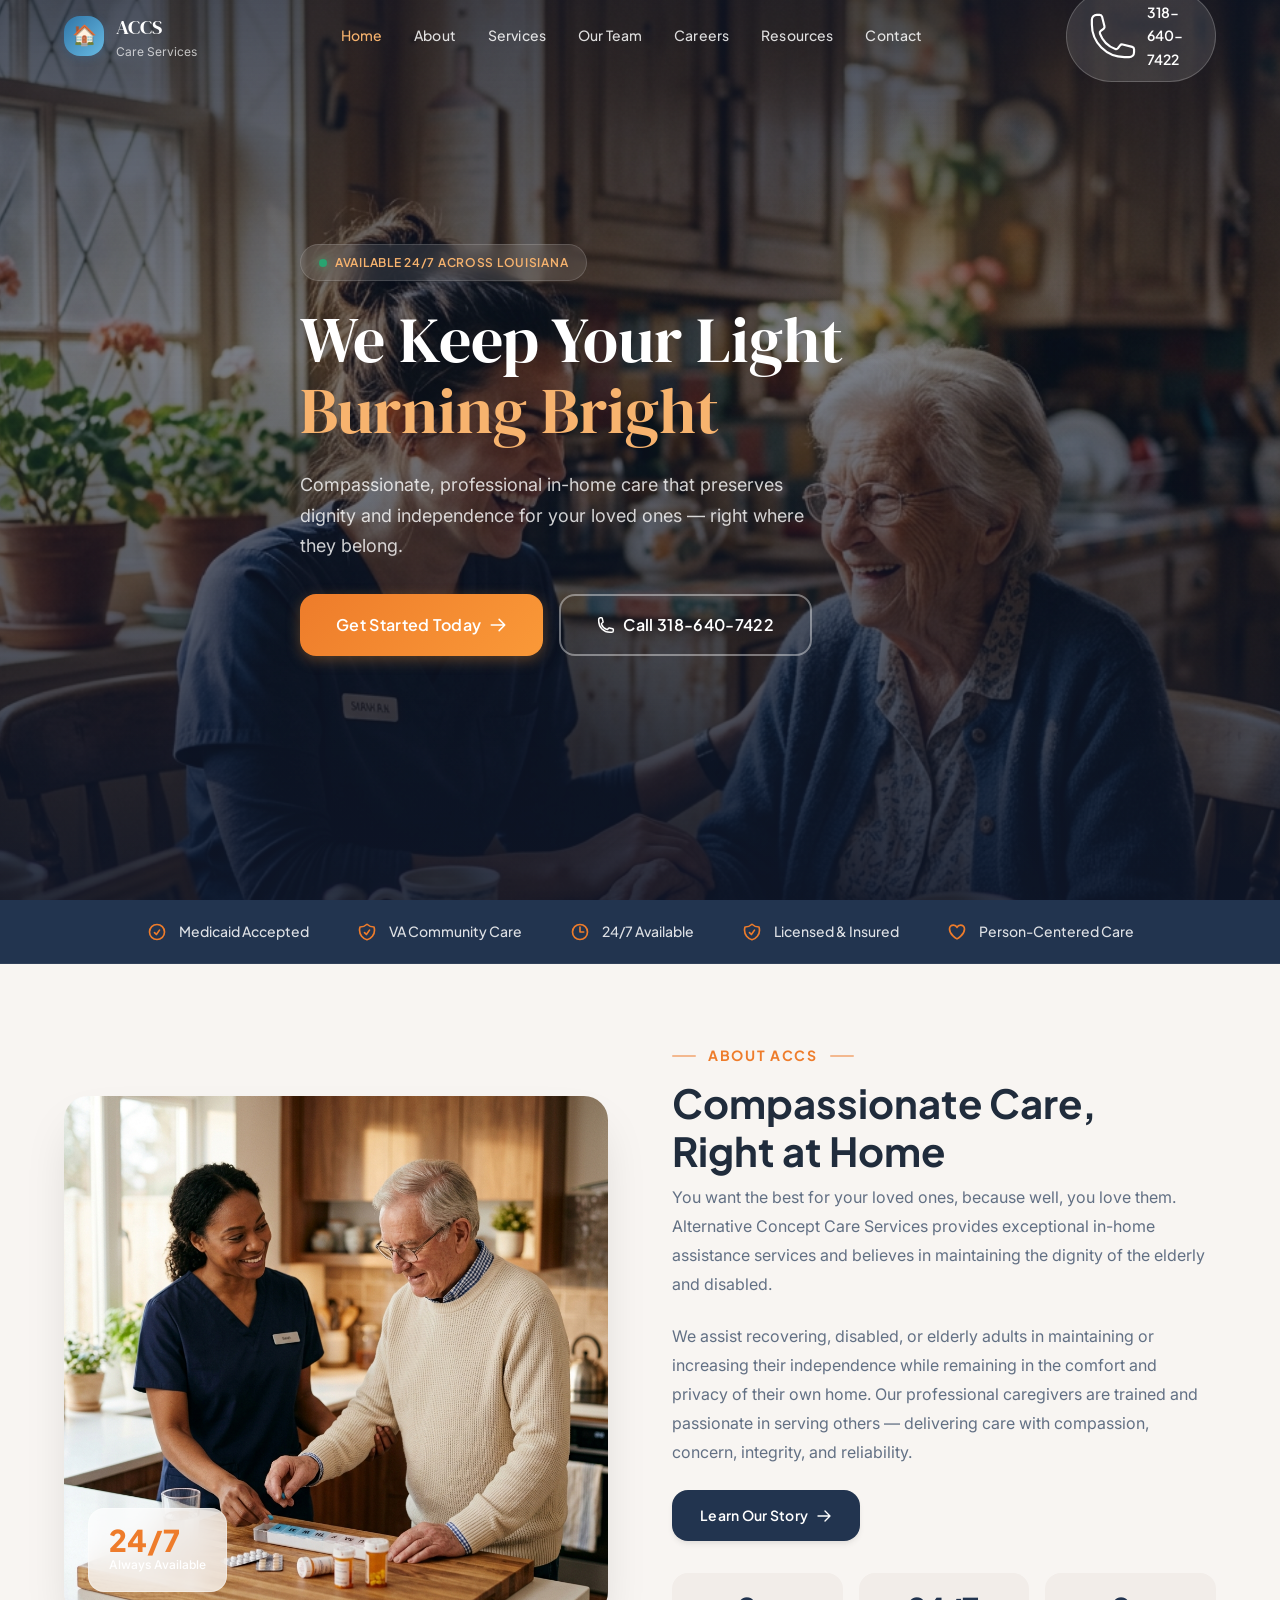
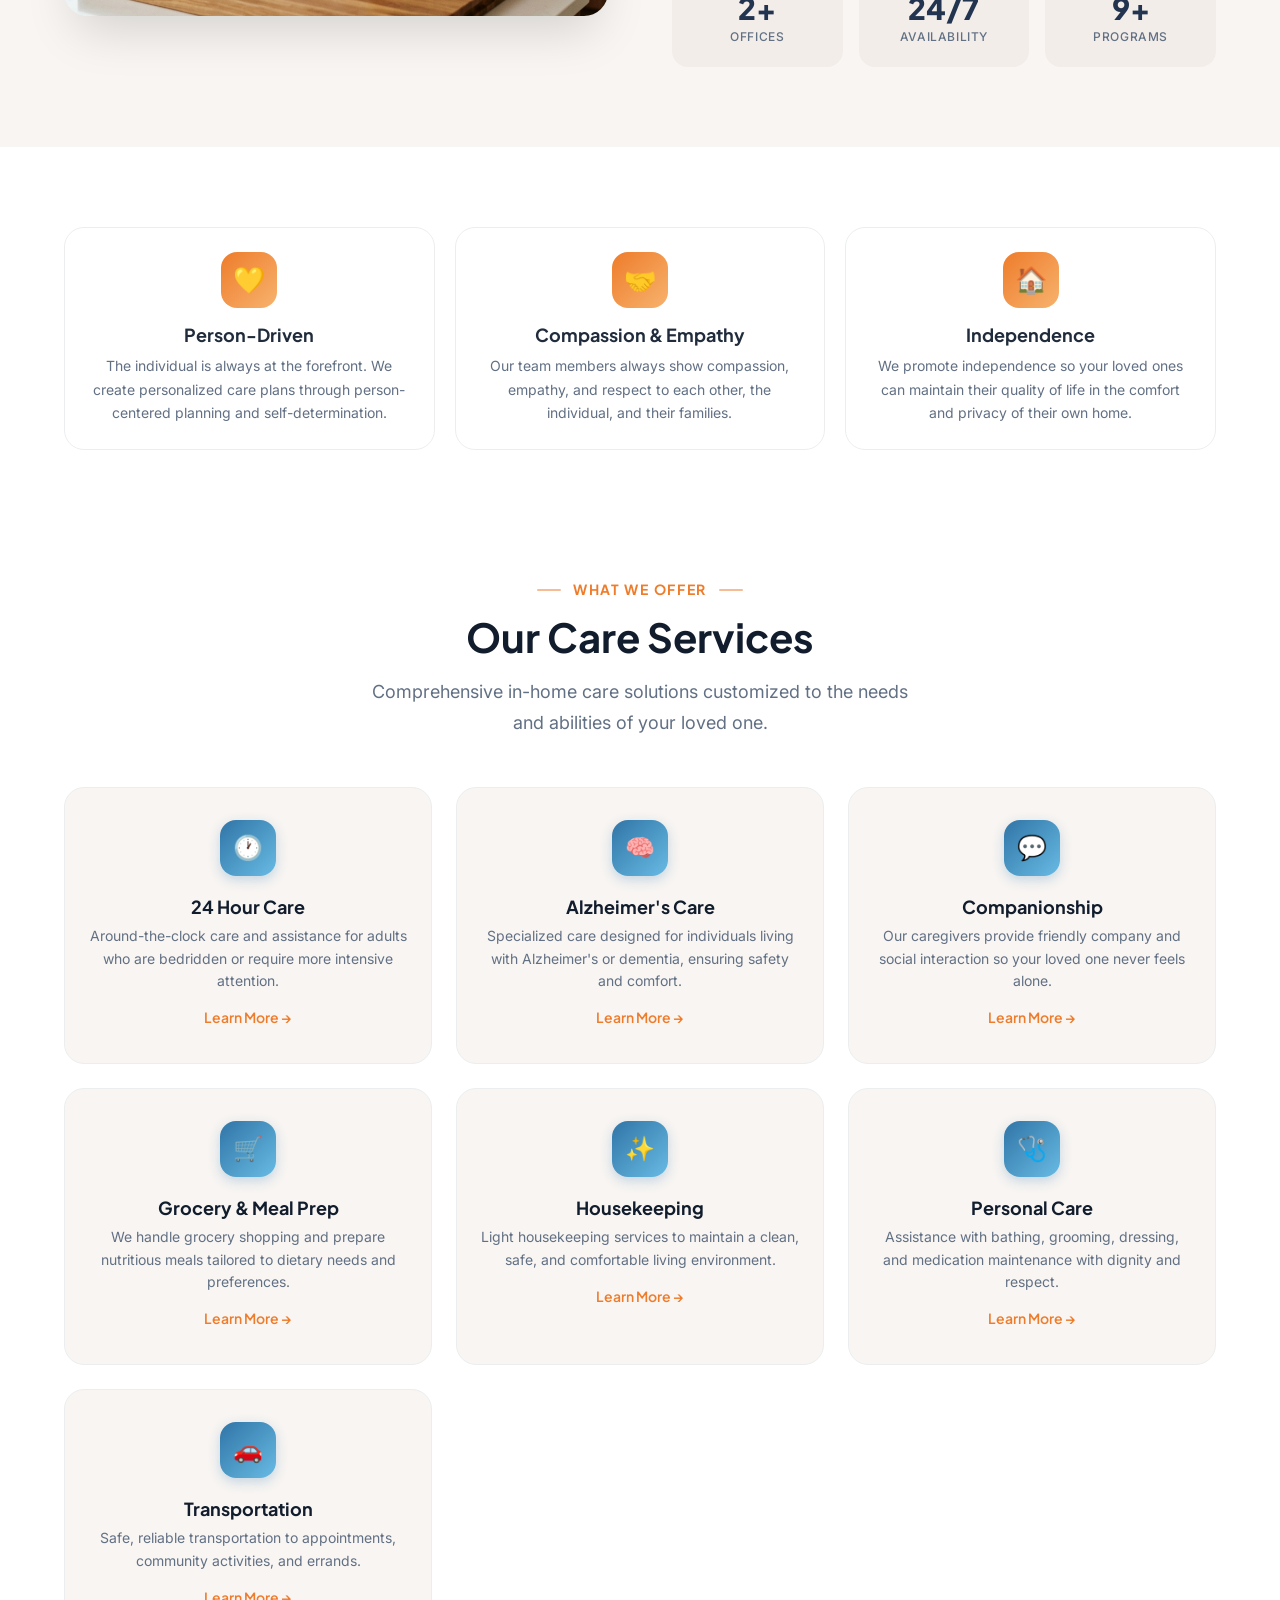
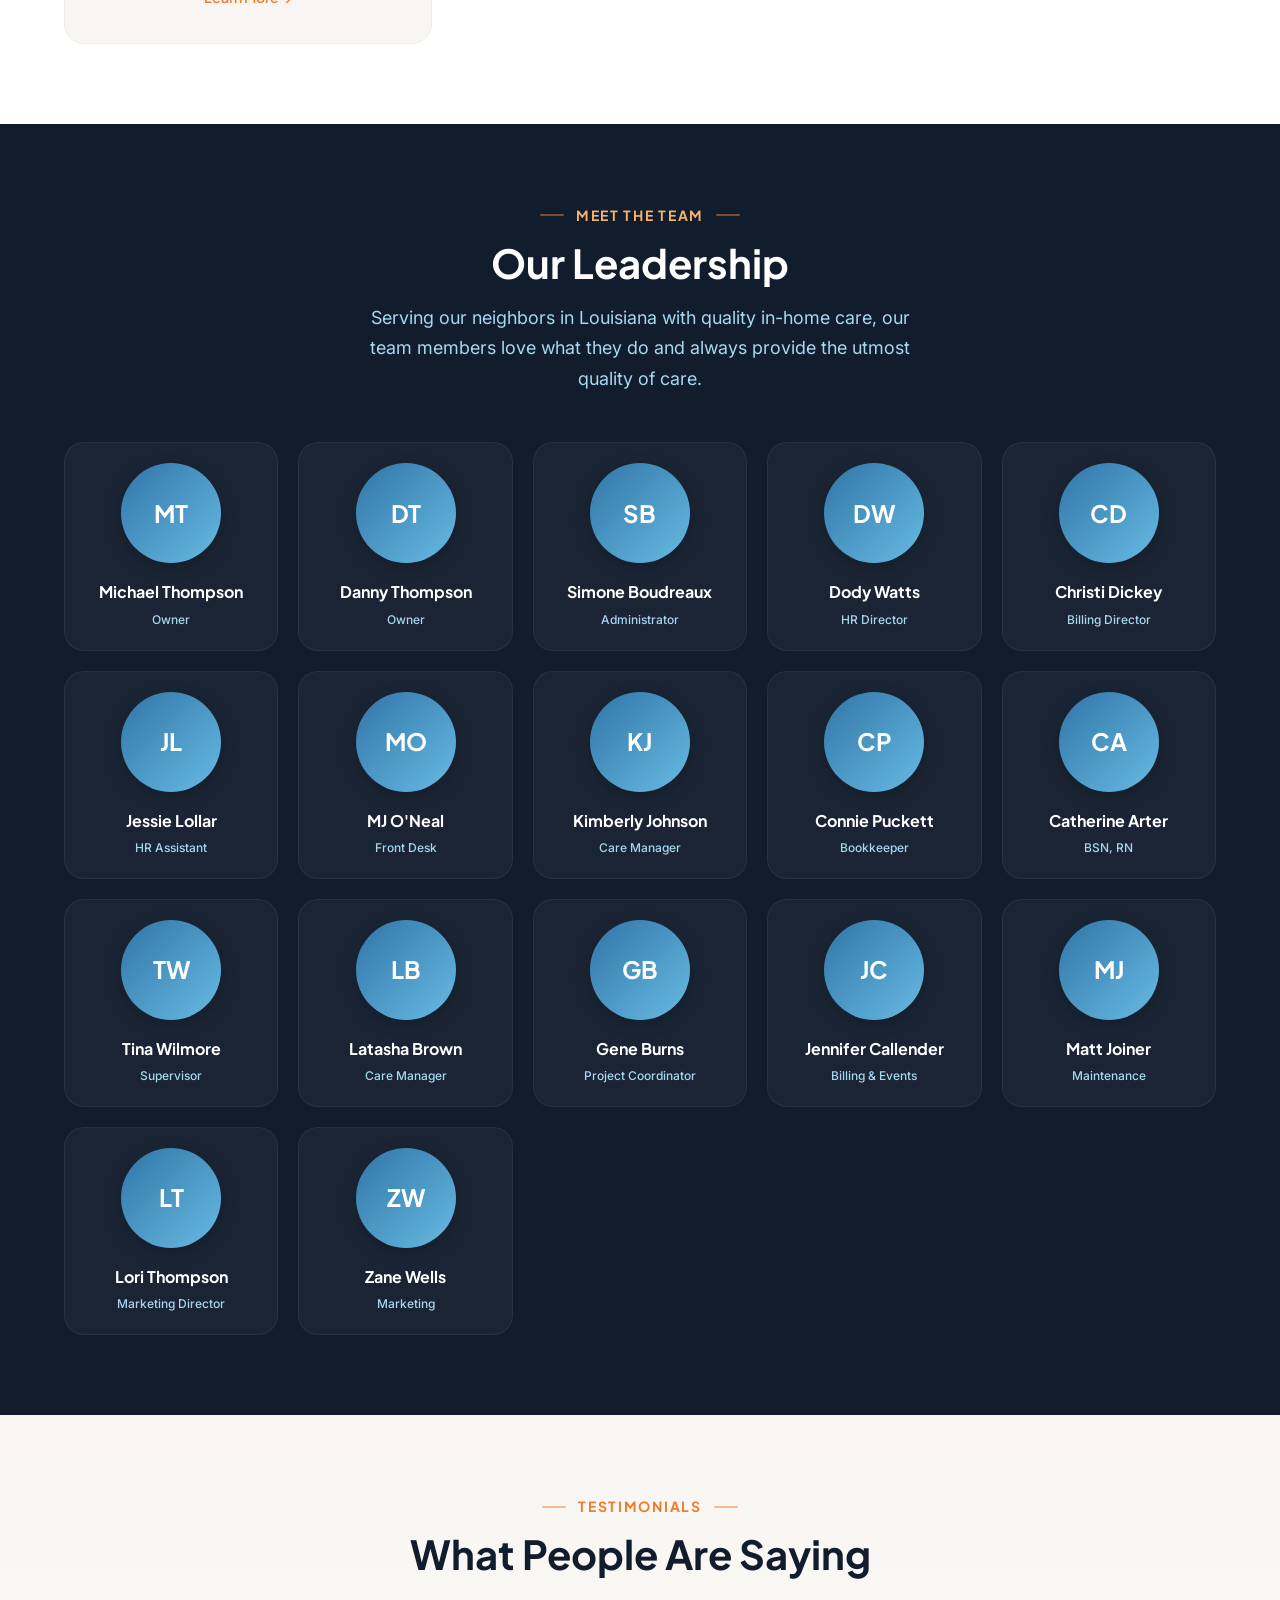
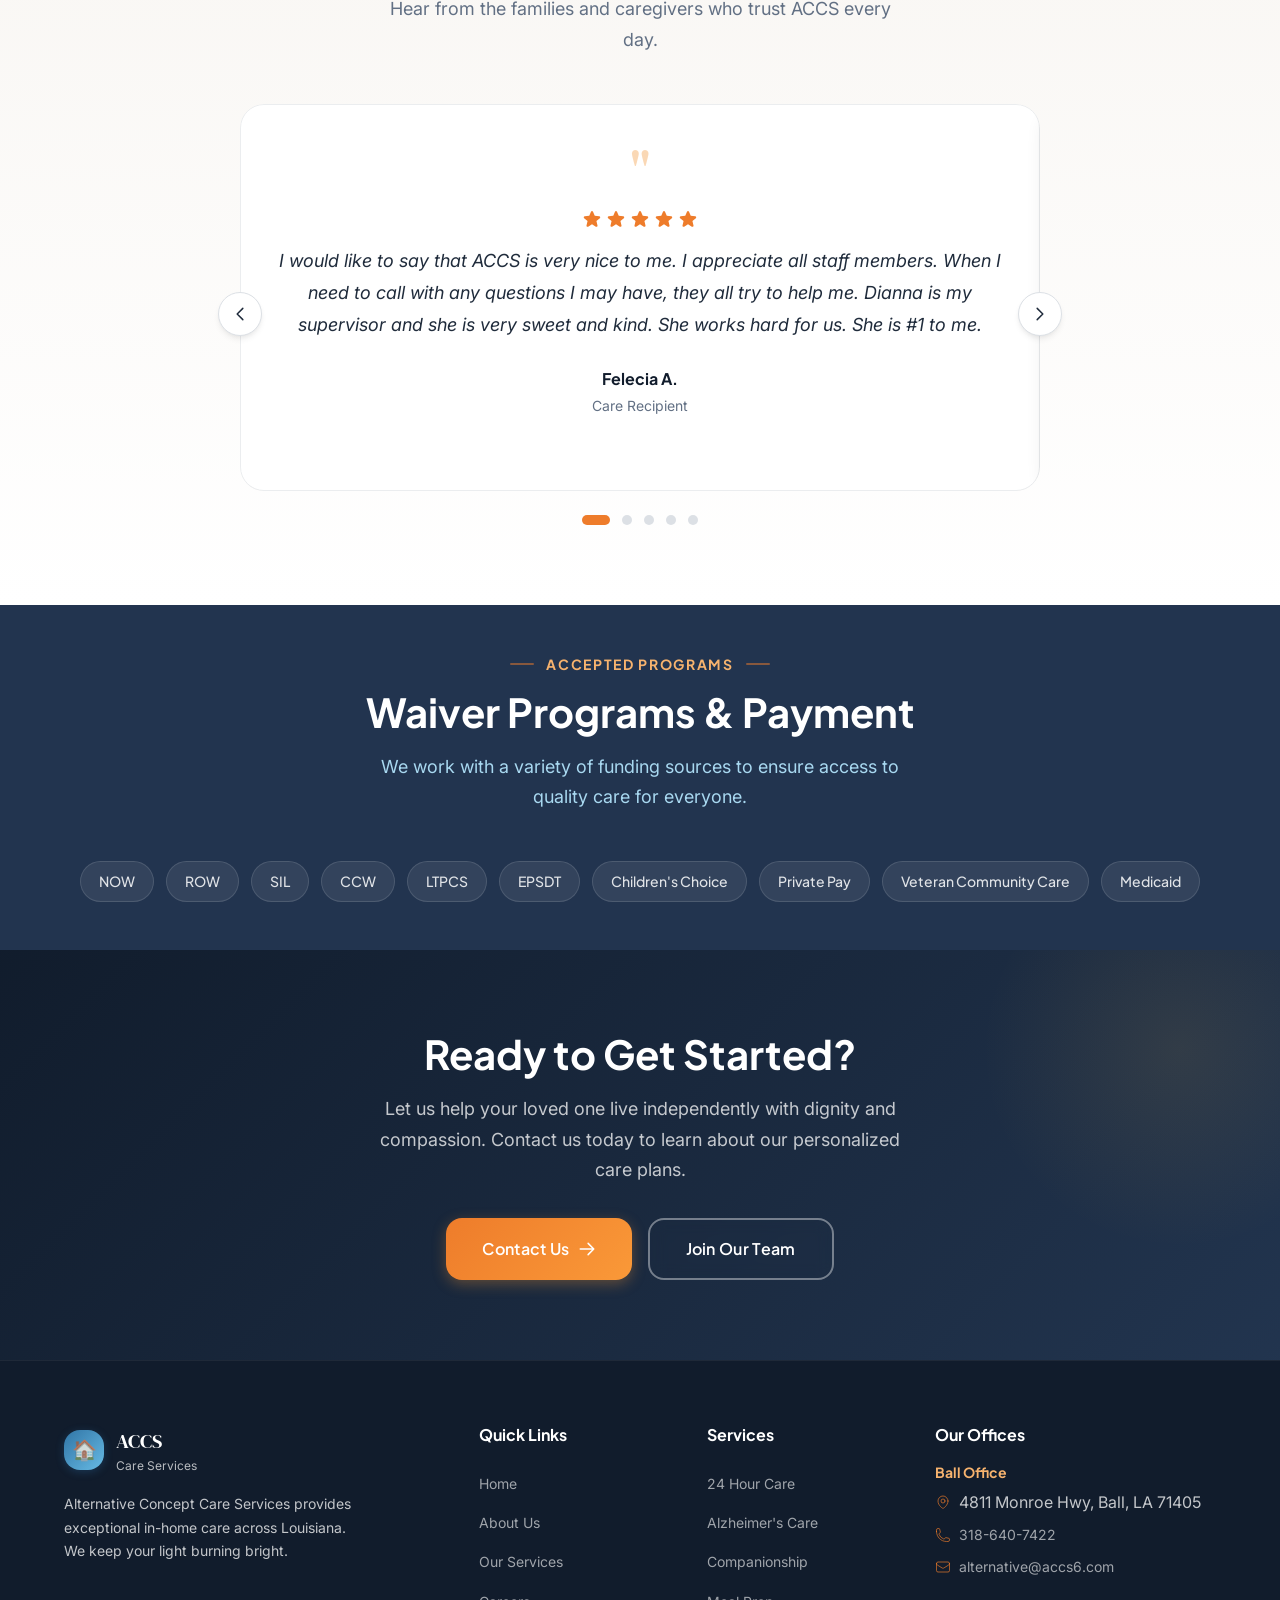
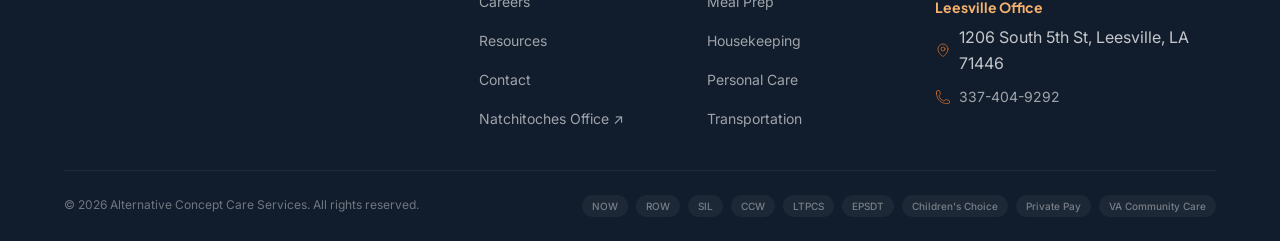
==== index.html @ 445f3207 "ACCS world-class web app rebuild - Lighthouse Warmth design system" ====
<!DOCTYPE html>
<html lang="en">
<head>
  <meta charset="UTF-8">
  <meta name="viewport" content="width=device-width, initial-scale=1.0, viewport-fit=cover">
  <meta name="apple-mobile-web-app-capable" content="yes">
  <meta name="apple-mobile-web-app-status-bar-style" content="black-translucent">
  <meta name="theme-color" content="#0f172a">
  <meta name="description" content="Alternative Concept Care Services provides exceptional in-home care for elderly, disabled, and recovering adults across Louisiana. Available 24/7 — Medicaid, VA, and private pay accepted.">
  <meta name="keywords" content="home care, in-home care, Louisiana, elderly care, disabled care, Medicaid, VA Community Care, personal care, companionship">
  
  <title>ACCS | We Keep Your Light Burning Bright — In-Home Care Services, Louisiana</title>
  
  <link rel="preconnect" href="https://fonts.googleapis.com">
  <link rel="preconnect" href="https://fonts.gstatic.com" crossorigin>

  <link rel="stylesheet" href="css/index.css">
  <link rel="stylesheet" href="css/components.css">

  <style>
    /* Ripple effect */
    .ripple {
      position: absolute;
      border-radius: 50%;
      background: rgba(255,255,255,0.3);
      transform: scale(0);
      animation: ripple-anim 0.6s ease-out;
      pointer-events: none;
    }
    @keyframes ripple-anim {
      to { transform: scale(4); opacity: 0; }
    }
    /* Stagger animation */
    .stagger-in {
      animation: fadeInUp 0.5s var(--ease-out) both;
    }
  </style>
</head>
<body>

  <!-- ═══════ HERO SECTION ═══════ -->
  <section class="hero" id="hero">
    <div class="hero-bg">
      <img src="assets/images/hero-care.png" alt="Compassionate caregiver sharing a warm moment with elderly client in a Louisiana home" loading="eager">
    </div>
    <div class="hero-overlay"></div>
    <div class="hero-beacon"></div>

    <div class="container hero-content">
      <div class="hero-badge">
        <span class="pulse-dot"></span>
        Available 24/7 Across Louisiana
      </div>
      
      <h1 class="hero-title">
        We Keep Your Light <span class="highlight">Burning Bright</span>
      </h1>
      
      <p class="hero-subtitle">
        Compassionate, professional in-home care that preserves dignity and independence for your loved ones — right where they belong.
      </p>

      <div class="hero-actions">
        <a href="contact.html" class="btn btn-primary btn-lg">
          Get Started Today
          <svg xmlns="http://www.w3.org/2000/svg" fill="none" viewBox="0 0 24 24" stroke="currentColor" width="18" height="18"><path stroke-linecap="round" stroke-linejoin="round" stroke-width="2" d="M13.5 4.5L21 12m0 0l-7.5 7.5M21 12H3"/></svg>
        </a>
        <a href="tel:318-640-7422" class="btn btn-outline btn-lg">
          <svg xmlns="http://www.w3.org/2000/svg" fill="none" viewBox="0 0 24 24" stroke="currentColor" width="18" height="18"><path stroke-linecap="round" stroke-linejoin="round" stroke-width="2" d="M2.25 6.75c0 8.284 6.716 15 15 15h2.25a2.25 2.25 0 002.25-2.25v-1.372c0-.516-.351-.966-.852-1.091l-4.423-1.106c-.44-.11-.902.055-1.173.417l-.97 1.293c-.282.376-.769.542-1.21.38a12.035 12.035 0 01-7.143-7.143c-.162-.441.004-.928.38-1.21l1.293-.97c.363-.271.527-.734.417-1.173L6.963 3.102a1.125 1.125 0 00-1.091-.852H4.5A2.25 2.25 0 002.25 4.5v2.25z"/></svg>
          Call 318-640-7422
        </a>
      </div>
    </div>
  </section>

  <!-- ═══════ TRUST BAR ═══════ -->
  <section class="trust-bar" aria-label="Trust indicators">
    <div class="container">
      <div class="trust-bar-inner">
        <div class="trust-item">
          <svg xmlns="http://www.w3.org/2000/svg" fill="none" viewBox="0 0 24 24" stroke="currentColor"><path stroke-linecap="round" stroke-linejoin="round" stroke-width="2" d="M9 12.75L11.25 15 15 9.75M21 12a9 9 0 11-18 0 9 9 0 0118 0z"/></svg>
          <span>Medicaid Accepted</span>
        </div>
        <div class="trust-item">
          <svg xmlns="http://www.w3.org/2000/svg" fill="none" viewBox="0 0 24 24" stroke="currentColor"><path stroke-linecap="round" stroke-linejoin="round" stroke-width="2" d="M9 12.75L11.25 15 15 9.75m-3-7.036A11.959 11.959 0 013.598 6 11.99 11.99 0 003 9.749c0 5.592 3.824 10.29 9 11.623 5.176-1.332 9-6.03 9-11.622 0-1.31-.21-2.571-.598-3.751h-.152c-3.196 0-6.1-1.248-8.25-3.285z"/></svg>
          <span>VA Community Care</span>
        </div>
        <div class="trust-item">
          <svg xmlns="http://www.w3.org/2000/svg" fill="none" viewBox="0 0 24 24" stroke="currentColor"><path stroke-linecap="round" stroke-linejoin="round" stroke-width="2" d="M12 6v6h4.5m4.5 0a9 9 0 11-18 0 9 9 0 0118 0z"/></svg>
          <span>24/7 Available</span>
        </div>
        <div class="trust-item">
          <svg xmlns="http://www.w3.org/2000/svg" fill="none" viewBox="0 0 24 24" stroke="currentColor"><path stroke-linecap="round" stroke-linejoin="round" stroke-width="2" d="M9 12.75L11.25 15 15 9.75m-3-7.036A11.959 11.959 0 013.598 6 11.99 11.99 0 003 9.749c0 5.592 3.824 10.29 9 11.623 5.176-1.332 9-6.03 9-11.622 0-1.31-.21-2.571-.598-3.751h-.152c-3.196 0-6.1-1.248-8.25-3.285z"/></svg>
          <span>Licensed &amp; Insured</span>
        </div>
        <div class="trust-item">
          <svg xmlns="http://www.w3.org/2000/svg" fill="none" viewBox="0 0 24 24" stroke="currentColor"><path stroke-linecap="round" stroke-linejoin="round" stroke-width="2" d="M21 8.25c0-2.485-2.099-4.5-4.688-4.5-1.935 0-3.597 1.126-4.312 2.733-.715-1.607-2.377-2.733-4.313-2.733C5.1 3.75 3 5.765 3 8.25c0 7.22 9 12 9 12s9-4.78 9-12z"/></svg>
          <span>Person-Centered Care</span>
        </div>
      </div>
    </div>
  </section>

  <!-- ═══════ ABOUT SECTION ═══════ -->
  <section class="section" id="about">
    <div class="container">
      <div class="about-grid">
        <div class="about-image reveal">
          <img src="assets/images/services-care.png" alt="Caregiver providing attentive in-home assistance">
          <div class="about-image-badge">
            <div class="badge-number">24/7</div>
            <div class="badge-text">Always Available</div>
          </div>
        </div>
        <div class="about-text reveal reveal-delay-2">
          <div class="section-label" style="margin-bottom: var(--space-3);">
            About ACCS
          </div>
          <h2>Compassionate Care,<br>Right at Home</h2>
          <p>
            You want the best for your loved ones, because well, you love them. Alternative Concept Care Services provides exceptional in-home assistance services and believes in maintaining the dignity of the elderly and disabled.
          </p>
          <p>
            We assist recovering, disabled, or elderly adults in maintaining or increasing their independence while remaining in the comfort and privacy of their own home. Our professional caregivers are trained and passionate in serving others — delivering care with compassion, concern, integrity, and reliability.
          </p>
          <a href="about.html" class="btn btn-secondary">
            Learn Our Story
            <svg xmlns="http://www.w3.org/2000/svg" fill="none" viewBox="0 0 24 24" stroke="currentColor" width="16" height="16"><path stroke-linecap="round" stroke-linejoin="round" stroke-width="2" d="M13.5 4.5L21 12m0 0l-7.5 7.5M21 12H3"/></svg>
          </a>

          <div class="about-stats">
            <div class="stat-card reveal reveal-delay-3">
              <div class="stat-number" data-count="2" data-suffix="+">0</div>
              <div class="stat-label">Offices</div>
            </div>
            <div class="stat-card reveal reveal-delay-4">
              <div class="stat-number" data-count="24" data-suffix="/7">0</div>
              <div class="stat-label">Availability</div>
            </div>
            <div class="stat-card reveal reveal-delay-5">
              <div class="stat-number" data-count="9" data-suffix="+">0</div>
              <div class="stat-label">Programs</div>
            </div>
          </div>
        </div>
      </div>
    </div>
  </section>

  <!-- ═══════ VALUES SECTION ═══════ -->
  <section class="section-sm" style="background: var(--white);">
    <div class="container">
      <div class="values-grid stagger-grid">
        <div class="value-card">
          <div class="value-icon">💛</div>
          <h3>Person-Driven</h3>
          <p>The individual is always at the forefront. We create personalized care plans through person-centered planning and self-determination.</p>
        </div>
        <div class="value-card">
          <div class="value-icon">🤝</div>
          <h3>Compassion &amp; Empathy</h3>
          <p>Our team members always show compassion, empathy, and respect to each other, the individual, and their families.</p>
        </div>
        <div class="value-card">
          <div class="value-icon">🏠</div>
          <h3>Independence</h3>
          <p>We promote independence so your loved ones can maintain their quality of life in the comfort and privacy of their own home.</p>
        </div>
      </div>
    </div>
  </section>

  <!-- ═══════ SERVICES SECTION ═══════ -->
  <section class="section services-section" id="services">
    <div class="container">
      <div class="section-header reveal">
        <div class="section-label">What We Offer</div>
        <h2 class="section-title">Our Care Services</h2>
        <p class="section-subtitle">Comprehensive in-home care solutions customized to the needs and abilities of your loved one.</p>
      </div>

      <div class="services-grid stagger-grid">
        <div class="service-card" onclick="window.location='services.html'">
          <div class="service-icon">🕐</div>
          <div class="service-content">
            <h3>24 Hour Care</h3>
            <p>Around-the-clock care and assistance for adults who are bedridden or require more intensive attention.</p>
            <span class="service-link">Learn More →</span>
          </div>
        </div>

        <div class="service-card" onclick="window.location='services.html'">
          <div class="service-icon">🧠</div>
          <div class="service-content">
            <h3>Alzheimer's Care</h3>
            <p>Specialized care designed for individuals living with Alzheimer's or dementia, ensuring safety and comfort.</p>
            <span class="service-link">Learn More →</span>
          </div>
        </div>

        <div class="service-card" onclick="window.location='services.html'">
          <div class="service-icon">💬</div>
          <div class="service-content">
            <h3>Companionship</h3>
            <p>Our caregivers provide friendly company and social interaction so your loved one never feels alone.</p>
            <span class="service-link">Learn More →</span>
          </div>
        </div>

        <div class="service-card" onclick="window.location='services.html'">
          <div class="service-icon">🛒</div>
          <div class="service-content">
            <h3>Grocery &amp; Meal Prep</h3>
            <p>We handle grocery shopping and prepare nutritious meals tailored to dietary needs and preferences.</p>
            <span class="service-link">Learn More →</span>
          </div>
        </div>

        <div class="service-card" onclick="window.location='services.html'">
          <div class="service-icon">✨</div>
          <div class="service-content">
            <h3>Housekeeping</h3>
            <p>Light housekeeping services to maintain a clean, safe, and comfortable living environment.</p>
            <span class="service-link">Learn More →</span>
          </div>
        </div>

        <div class="service-card" onclick="window.location='services.html'">
          <div class="service-icon">🩺</div>
          <div class="service-content">
            <h3>Personal Care</h3>
            <p>Assistance with bathing, grooming, dressing, and medication maintenance with dignity and respect.</p>
            <span class="service-link">Learn More →</span>
          </div>
        </div>

        <div class="service-card" onclick="window.location='services.html'">
          <div class="service-icon">🚗</div>
          <div class="service-content">
            <h3>Transportation</h3>
            <p>Safe, reliable transportation to appointments, community activities, and errands.</p>
            <span class="service-link">Learn More →</span>
          </div>
        </div>
      </div>
    </div>
  </section>

  <!-- ═══════ TEAM SECTION ═══════ -->
  <section class="section team-section" id="team">
    <div class="container">
      <div class="section-header section-header-light reveal">
        <div class="section-label" style="color: var(--warmth-light);">Meet the Team</div>
        <h2 class="section-title" style="color: var(--white);">Our Leadership</h2>
        <p class="section-subtitle" style="color: var(--sky-light);">Serving our neighbors in Louisiana with quality in-home care, our team members love what they do and always provide the utmost quality of care.</p>
      </div>

      <div class="team-scroll">
        <div class="team-card">
          <div class="team-avatar">MT</div>
          <div class="team-name">Michael Thompson</div>
          <div class="team-role">Owner</div>
        </div>
        <div class="team-card">
          <div class="team-avatar">DT</div>
          <div class="team-name">Danny Thompson</div>
          <div class="team-role">Owner</div>
        </div>
        <div class="team-card">
          <div class="team-avatar">SB</div>
          <div class="team-name">Simone Boudreaux</div>
          <div class="team-role">Administrator</div>
        </div>
        <div class="team-card">
          <div class="team-avatar">DW</div>
          <div class="team-name">Dody Watts</div>
          <div class="team-role">HR Director</div>
        </div>
        <div class="team-card">
          <div class="team-avatar">CD</div>
          <div class="team-name">Christi Dickey</div>
          <div class="team-role">Billing Director</div>
        </div>
        <div class="team-card">
          <div class="team-avatar">JL</div>
          <div class="team-name">Jessie Lollar</div>
          <div class="team-role">HR Assistant</div>
        </div>
        <div class="team-card">
          <div class="team-avatar">MO</div>
          <div class="team-name">MJ O'Neal</div>
          <div class="team-role">Front Desk</div>
        </div>
        <div class="team-card">
          <div class="team-avatar">KJ</div>
          <div class="team-name">Kimberly Johnson</div>
          <div class="team-role">Care Manager</div>
        </div>
        <div class="team-card">
          <div class="team-avatar">CP</div>
          <div class="team-name">Connie Puckett</div>
          <div class="team-role">Bookkeeper</div>
        </div>
        <div class="team-card">
          <div class="team-avatar">CA</div>
          <div class="team-name">Catherine Arter</div>
          <div class="team-role">BSN, RN</div>
        </div>
        <div class="team-card">
          <div class="team-avatar">TW</div>
          <div class="team-name">Tina Wilmore</div>
          <div class="team-role">Supervisor</div>
        </div>
        <div class="team-card">
          <div class="team-avatar">LB</div>
          <div class="team-name">Latasha Brown</div>
          <div class="team-role">Care Manager</div>
        </div>
        <div class="team-card">
          <div class="team-avatar">GB</div>
          <div class="team-name">Gene Burns</div>
          <div class="team-role">Project Coordinator</div>
        </div>
        <div class="team-card">
          <div class="team-avatar">JC</div>
          <div class="team-name">Jennifer Callender</div>
          <div class="team-role">Billing &amp; Events</div>
        </div>
        <div class="team-card">
          <div class="team-avatar">MJ</div>
          <div class="team-name">Matt Joiner</div>
          <div class="team-role">Maintenance</div>
        </div>
        <div class="team-card">
          <div class="team-avatar">LT</div>
          <div class="team-name">Lori Thompson</div>
          <div class="team-role">Marketing Director</div>
        </div>
        <div class="team-card">
          <div class="team-avatar">ZW</div>
          <div class="team-name">Zane Wells</div>
          <div class="team-role">Marketing</div>
        </div>
      </div>
    </div>
  </section>

  <!-- ═══════ TESTIMONIALS ═══════ -->
  <section class="section testimonials-section" id="testimonials">
    <div class="container">
      <div class="section-header reveal">
        <div class="section-label">Testimonials</div>
        <h2 class="section-title">What People Are Saying</h2>
        <p class="section-subtitle">Hear from the families and caregivers who trust ACCS every day.</p>
      </div>

      <div class="testimonial-carousel reveal">
        <button class="carousel-btn prev" aria-label="Previous testimonial">
          <svg xmlns="http://www.w3.org/2000/svg" fill="none" viewBox="0 0 24 24" stroke="currentColor"><path stroke-linecap="round" stroke-linejoin="round" stroke-width="2" d="M15.75 19.5L8.25 12l7.5-7.5"/></svg>
        </button>
        <button class="carousel-btn next" aria-label="Next testimonial">
          <svg xmlns="http://www.w3.org/2000/svg" fill="none" viewBox="0 0 24 24" stroke="currentColor"><path stroke-linecap="round" stroke-linejoin="round" stroke-width="2" d="M8.25 4.5l7.5 7.5-7.5 7.5"/></svg>
        </button>

        <div class="testimonial-track">
          <div class="testimonial-slides">
            <!-- Slide 1 -->
            <div class="testimonial-slide">
              <div class="testimonial-quote-icon">"</div>
              <div class="testimonial-stars">
                <svg xmlns="http://www.w3.org/2000/svg" viewBox="0 0 24 24" fill="currentColor" width="20" height="20"><path d="M10.788 3.21c.448-1.077 1.976-1.077 2.424 0l2.082 5.007 5.404.433c1.164.093 1.636 1.545.749 2.305l-4.117 3.527 1.257 5.273c.271 1.136-.964 2.033-1.96 1.425L12 18.354 7.373 21.18c-.996.608-2.231-.29-1.96-1.425l1.257-5.273-4.117-3.527c-.887-.76-.415-2.212.749-2.305l5.404-.433 2.082-5.006z"/></svg>
                <svg xmlns="http://www.w3.org/2000/svg" viewBox="0 0 24 24" fill="currentColor" width="20" height="20"><path d="M10.788 3.21c.448-1.077 1.976-1.077 2.424 0l2.082 5.007 5.404.433c1.164.093 1.636 1.545.749 2.305l-4.117 3.527 1.257 5.273c.271 1.136-.964 2.033-1.96 1.425L12 18.354 7.373 21.18c-.996.608-2.231-.29-1.96-1.425l1.257-5.273-4.117-3.527c-.887-.76-.415-2.212.749-2.305l5.404-.433 2.082-5.006z"/></svg>
                <svg xmlns="http://www.w3.org/2000/svg" viewBox="0 0 24 24" fill="currentColor" width="20" height="20"><path d="M10.788 3.21c.448-1.077 1.976-1.077 2.424 0l2.082 5.007 5.404.433c1.164.093 1.636 1.545.749 2.305l-4.117 3.527 1.257 5.273c.271 1.136-.964 2.033-1.96 1.425L12 18.354 7.373 21.18c-.996.608-2.231-.29-1.96-1.425l1.257-5.273-4.117-3.527c-.887-.76-.415-2.212.749-2.305l5.404-.433 2.082-5.006z"/></svg>
                <svg xmlns="http://www.w3.org/2000/svg" viewBox="0 0 24 24" fill="currentColor" width="20" height="20"><path d="M10.788 3.21c.448-1.077 1.976-1.077 2.424 0l2.082 5.007 5.404.433c1.164.093 1.636 1.545.749 2.305l-4.117 3.527 1.257 5.273c.271 1.136-.964 2.033-1.96 1.425L12 18.354 7.373 21.18c-.996.608-2.231-.29-1.96-1.425l1.257-5.273-4.117-3.527c-.887-.76-.415-2.212.749-2.305l5.404-.433 2.082-5.006z"/></svg>
                <svg xmlns="http://www.w3.org/2000/svg" viewBox="0 0 24 24" fill="currentColor" width="20" height="20"><path d="M10.788 3.21c.448-1.077 1.976-1.077 2.424 0l2.082 5.007 5.404.433c1.164.093 1.636 1.545.749 2.305l-4.117 3.527 1.257 5.273c.271 1.136-.964 2.033-1.96 1.425L12 18.354 7.373 21.18c-.996.608-2.231-.29-1.96-1.425l1.257-5.273-4.117-3.527c-.887-.76-.415-2.212.749-2.305l5.404-.433 2.082-5.006z"/></svg>
              </div>
              <p class="testimonial-text">
                I would like to say that ACCS is very nice to me. I appreciate all staff members. When I need to call with any questions I may have, they all try to help me. Dianna is my supervisor and she is very sweet and kind. She works hard for us. She is #1 to me.
              </p>
              <div class="testimonial-author">Felecia A.</div>
              <div class="testimonial-role">Care Recipient</div>
            </div>

            <!-- Slide 2 -->
            <div class="testimonial-slide">
              <div class="testimonial-quote-icon">"</div>
              <div class="testimonial-stars">
                <svg xmlns="http://www.w3.org/2000/svg" viewBox="0 0 24 24" fill="currentColor" width="20" height="20"><path d="M10.788 3.21c.448-1.077 1.976-1.077 2.424 0l2.082 5.007 5.404.433c1.164.093 1.636 1.545.749 2.305l-4.117 3.527 1.257 5.273c.271 1.136-.964 2.033-1.96 1.425L12 18.354 7.373 21.18c-.996.608-2.231-.29-1.96-1.425l1.257-5.273-4.117-3.527c-.887-.76-.415-2.212.749-2.305l5.404-.433 2.082-5.006z"/></svg>
                <svg xmlns="http://www.w3.org/2000/svg" viewBox="0 0 24 24" fill="currentColor" width="20" height="20"><path d="M10.788 3.21c.448-1.077 1.976-1.077 2.424 0l2.082 5.007 5.404.433c1.164.093 1.636 1.545.749 2.305l-4.117 3.527 1.257 5.273c.271 1.136-.964 2.033-1.96 1.425L12 18.354 7.373 21.18c-.996.608-2.231-.29-1.96-1.425l1.257-5.273-4.117-3.527c-.887-.76-.415-2.212.749-2.305l5.404-.433 2.082-5.006z"/></svg>
                <svg xmlns="http://www.w3.org/2000/svg" viewBox="0 0 24 24" fill="currentColor" width="20" height="20"><path d="M10.788 3.21c.448-1.077 1.976-1.077 2.424 0l2.082 5.007 5.404.433c1.164.093 1.636 1.545.749 2.305l-4.117 3.527 1.257 5.273c.271 1.136-.964 2.033-1.96 1.425L12 18.354 7.373 21.18c-.996.608-2.231-.29-1.96-1.425l1.257-5.273-4.117-3.527c-.887-.76-.415-2.212.749-2.305l5.404-.433 2.082-5.006z"/></svg>
                <svg xmlns="http://www.w3.org/2000/svg" viewBox="0 0 24 24" fill="currentColor" width="20" height="20"><path d="M10.788 3.21c.448-1.077 1.976-1.077 2.424 0l2.082 5.007 5.404.433c1.164.093 1.636 1.545.749 2.305l-4.117 3.527 1.257 5.273c.271 1.136-.964 2.033-1.96 1.425L12 18.354 7.373 21.18c-.996.608-2.231-.29-1.96-1.425l1.257-5.273-4.117-3.527c-.887-.76-.415-2.212.749-2.305l5.404-.433 2.082-5.006z"/></svg>
                <svg xmlns="http://www.w3.org/2000/svg" viewBox="0 0 24 24" fill="currentColor" width="20" height="20"><path d="M10.788 3.21c.448-1.077 1.976-1.077 2.424 0l2.082 5.007 5.404.433c1.164.093 1.636 1.545.749 2.305l-4.117 3.527 1.257 5.273c.271 1.136-.964 2.033-1.96 1.425L12 18.354 7.373 21.18c-.996.608-2.231-.29-1.96-1.425l1.257-5.273-4.117-3.527c-.887-.76-.415-2.212.749-2.305l5.404-.433 2.082-5.006z"/></svg>
              </div>
              <p class="testimonial-text">
                My initial interaction with my Supervisor, Janeha, was very helpful. She answered any questions I had and explained the services I would be receiving. The staff has been doing a wonderful job. I've become stronger standing and walking. It's a Blessing and I Thank God for the help I receive from ACCS.
              </p>
              <div class="testimonial-author">Darrell B.</div>
              <div class="testimonial-role">Veteran</div>
            </div>

            <!-- Slide 3 -->
            <div class="testimonial-slide">
              <div class="testimonial-quote-icon">"</div>
              <div class="testimonial-stars">
                <svg xmlns="http://www.w3.org/2000/svg" viewBox="0 0 24 24" fill="currentColor" width="20" height="20"><path d="M10.788 3.21c.448-1.077 1.976-1.077 2.424 0l2.082 5.007 5.404.433c1.164.093 1.636 1.545.749 2.305l-4.117 3.527 1.257 5.273c.271 1.136-.964 2.033-1.96 1.425L12 18.354 7.373 21.18c-.996.608-2.231-.29-1.96-1.425l1.257-5.273-4.117-3.527c-.887-.76-.415-2.212.749-2.305l5.404-.433 2.082-5.006z"/></svg>
                <svg xmlns="http://www.w3.org/2000/svg" viewBox="0 0 24 24" fill="currentColor" width="20" height="20"><path d="M10.788 3.21c.448-1.077 1.976-1.077 2.424 0l2.082 5.007 5.404.433c1.164.093 1.636 1.545.749 2.305l-4.117 3.527 1.257 5.273c.271 1.136-.964 2.033-1.96 1.425L12 18.354 7.373 21.18c-.996.608-2.231-.29-1.96-1.425l1.257-5.273-4.117-3.527c-.887-.76-.415-2.212.749-2.305l5.404-.433 2.082-5.006z"/></svg>
                <svg xmlns="http://www.w3.org/2000/svg" viewBox="0 0 24 24" fill="currentColor" width="20" height="20"><path d="M10.788 3.21c.448-1.077 1.976-1.077 2.424 0l2.082 5.007 5.404.433c1.164.093 1.636 1.545.749 2.305l-4.117 3.527 1.257 5.273c.271 1.136-.964 2.033-1.96 1.425L12 18.354 7.373 21.18c-.996.608-2.231-.29-1.96-1.425l1.257-5.273-4.117-3.527c-.887-.76-.415-2.212.749-2.305l5.404-.433 2.082-5.006z"/></svg>
                <svg xmlns="http://www.w3.org/2000/svg" viewBox="0 0 24 24" fill="currentColor" width="20" height="20"><path d="M10.788 3.21c.448-1.077 1.976-1.077 2.424 0l2.082 5.007 5.404.433c1.164.093 1.636 1.545.749 2.305l-4.117 3.527 1.257 5.273c.271 1.136-.964 2.033-1.96 1.425L12 18.354 7.373 21.18c-.996.608-2.231-.29-1.96-1.425l1.257-5.273-4.117-3.527c-.887-.76-.415-2.212.749-2.305l5.404-.433 2.082-5.006z"/></svg>
                <svg xmlns="http://www.w3.org/2000/svg" viewBox="0 0 24 24" fill="currentColor" width="20" height="20"><path d="M10.788 3.21c.448-1.077 1.976-1.077 2.424 0l2.082 5.007 5.404.433c1.164.093 1.636 1.545.749 2.305l-4.117 3.527 1.257 5.273c.271 1.136-.964 2.033-1.96 1.425L12 18.354 7.373 21.18c-.996.608-2.231-.29-1.96-1.425l1.257-5.273-4.117-3.527c-.887-.76-.415-2.212.749-2.305l5.404-.433 2.082-5.006z"/></svg>
              </div>
              <p class="testimonial-text">
                I am extremely pleased with ACCS. Amelia, my Supervisor, is very personable and efficient. My staff is an amazing person. She is kind and very helpful. She takes excellent care of me and makes me laugh often, which benefits me in many ways. I Thank God for my staff and ACCS every single day.
              </p>
              <div class="testimonial-author">Glenda F.</div>
              <div class="testimonial-role">Care Recipient</div>
            </div>

            <!-- Slide 4 -->
            <div class="testimonial-slide">
              <div class="testimonial-quote-icon">"</div>
              <div class="testimonial-stars">
                <svg xmlns="http://www.w3.org/2000/svg" viewBox="0 0 24 24" fill="currentColor" width="20" height="20"><path d="M10.788 3.21c.448-1.077 1.976-1.077 2.424 0l2.082 5.007 5.404.433c1.164.093 1.636 1.545.749 2.305l-4.117 3.527 1.257 5.273c.271 1.136-.964 2.033-1.96 1.425L12 18.354 7.373 21.18c-.996.608-2.231-.29-1.96-1.425l1.257-5.273-4.117-3.527c-.887-.76-.415-2.212.749-2.305l5.404-.433 2.082-5.006z"/></svg>
                <svg xmlns="http://www.w3.org/2000/svg" viewBox="0 0 24 24" fill="currentColor" width="20" height="20"><path d="M10.788 3.21c.448-1.077 1.976-1.077 2.424 0l2.082 5.007 5.404.433c1.164.093 1.636 1.545.749 2.305l-4.117 3.527 1.257 5.273c.271 1.136-.964 2.033-1.96 1.425L12 18.354 7.373 21.18c-.996.608-2.231-.29-1.96-1.425l1.257-5.273-4.117-3.527c-.887-.76-.415-2.212.749-2.305l5.404-.433 2.082-5.006z"/></svg>
                <svg xmlns="http://www.w3.org/2000/svg" viewBox="0 0 24 24" fill="currentColor" width="20" height="20"><path d="M10.788 3.21c.448-1.077 1.976-1.077 2.424 0l2.082 5.007 5.404.433c1.164.093 1.636 1.545.749 2.305l-4.117 3.527 1.257 5.273c.271 1.136-.964 2.033-1.96 1.425L12 18.354 7.373 21.18c-.996.608-2.231-.29-1.96-1.425l1.257-5.273-4.117-3.527c-.887-.76-.415-2.212.749-2.305l5.404-.433 2.082-5.006z"/></svg>
                <svg xmlns="http://www.w3.org/2000/svg" viewBox="0 0 24 24" fill="currentColor" width="20" height="20"><path d="M10.788 3.21c.448-1.077 1.976-1.077 2.424 0l2.082 5.007 5.404.433c1.164.093 1.636 1.545.749 2.305l-4.117 3.527 1.257 5.273c.271 1.136-.964 2.033-1.96 1.425L12 18.354 7.373 21.18c-.996.608-2.231-.29-1.96-1.425l1.257-5.273-4.117-3.527c-.887-.76-.415-2.212.749-2.305l5.404-.433 2.082-5.006z"/></svg>
                <svg xmlns="http://www.w3.org/2000/svg" viewBox="0 0 24 24" fill="currentColor" width="20" height="20"><path d="M10.788 3.21c.448-1.077 1.976-1.077 2.424 0l2.082 5.007 5.404.433c1.164.093 1.636 1.545.749 2.305l-4.117 3.527 1.257 5.273c.271 1.136-.964 2.033-1.96 1.425L12 18.354 7.373 21.18c-.996.608-2.231-.29-1.96-1.425l1.257-5.273-4.117-3.527c-.887-.76-.415-2.212.749-2.305l5.404-.433 2.082-5.006z"/></svg>
              </div>
              <p class="testimonial-text">
                Mrs. Kimberly is my supervisor and when I say she goes above and beyond to make sure everything in the house and with the client is right, she does just that. She brings such a positive vibe. She is very professional and I love working under her.
              </p>
              <div class="testimonial-author">Tranita S.</div>
              <div class="testimonial-role">Direct Service Worker</div>
            </div>

            <!-- Slide 5 -->
            <div class="testimonial-slide">
              <div class="testimonial-quote-icon">"</div>
              <div class="testimonial-stars">
                <svg xmlns="http://www.w3.org/2000/svg" viewBox="0 0 24 24" fill="currentColor" width="20" height="20"><path d="M10.788 3.21c.448-1.077 1.976-1.077 2.424 0l2.082 5.007 5.404.433c1.164.093 1.636 1.545.749 2.305l-4.117 3.527 1.257 5.273c.271 1.136-.964 2.033-1.96 1.425L12 18.354 7.373 21.18c-.996.608-2.231-.29-1.96-1.425l1.257-5.273-4.117-3.527c-.887-.76-.415-2.212.749-2.305l5.404-.433 2.082-5.006z"/></svg>
                <svg xmlns="http://www.w3.org/2000/svg" viewBox="0 0 24 24" fill="currentColor" width="20" height="20"><path d="M10.788 3.21c.448-1.077 1.976-1.077 2.424 0l2.082 5.007 5.404.433c1.164.093 1.636 1.545.749 2.305l-4.117 3.527 1.257 5.273c.271 1.136-.964 2.033-1.96 1.425L12 18.354 7.373 21.18c-.996.608-2.231-.29-1.96-1.425l1.257-5.273-4.117-3.527c-.887-.76-.415-2.212.749-2.305l5.404-.433 2.082-5.006z"/></svg>
                <svg xmlns="http://www.w3.org/2000/svg" viewBox="0 0 24 24" fill="currentColor" width="20" height="20"><path d="M10.788 3.21c.448-1.077 1.976-1.077 2.424 0l2.082 5.007 5.404.433c1.164.093 1.636 1.545.749 2.305l-4.117 3.527 1.257 5.273c.271 1.136-.964 2.033-1.96 1.425L12 18.354 7.373 21.18c-.996.608-2.231-.29-1.96-1.425l1.257-5.273-4.117-3.527c-.887-.76-.415-2.212.749-2.305l5.404-.433 2.082-5.006z"/></svg>
                <svg xmlns="http://www.w3.org/2000/svg" viewBox="0 0 24 24" fill="currentColor" width="20" height="20"><path d="M10.788 3.21c.448-1.077 1.976-1.077 2.424 0l2.082 5.007 5.404.433c1.164.093 1.636 1.545.749 2.305l-4.117 3.527 1.257 5.273c.271 1.136-.964 2.033-1.96 1.425L12 18.354 7.373 21.18c-.996.608-2.231-.29-1.96-1.425l1.257-5.273-4.117-3.527c-.887-.76-.415-2.212.749-2.305l5.404-.433 2.082-5.006z"/></svg>
                <svg xmlns="http://www.w3.org/2000/svg" viewBox="0 0 24 24" fill="currentColor" width="20" height="20"><path d="M10.788 3.21c.448-1.077 1.976-1.077 2.424 0l2.082 5.007 5.404.433c1.164.093 1.636 1.545.749 2.305l-4.117 3.527 1.257 5.273c.271 1.136-.964 2.033-1.96 1.425L12 18.354 7.373 21.18c-.996.608-2.231-.29-1.96-1.425l1.257-5.273-4.117-3.527c-.887-.76-.415-2.212.749-2.305l5.404-.433 2.082-5.006z"/></svg>
              </div>
              <p class="testimonial-text">
                I love ACCS. They are so good to me. I've been with them for 17 years. Kim is my Supervisor and she always helps me. I love my staff and I'm never leaving ACCS.
              </p>
              <div class="testimonial-author">Patrick A.</div>
              <div class="testimonial-role">Care Recipient — 17 Years</div>
            </div>
          </div>
        </div>

        <div class="carousel-controls">
          <button class="carousel-dot active" aria-label="Slide 1"></button>
          <button class="carousel-dot" aria-label="Slide 2"></button>
          <button class="carousel-dot" aria-label="Slide 3"></button>
          <button class="carousel-dot" aria-label="Slide 4"></button>
          <button class="carousel-dot" aria-label="Slide 5"></button>
        </div>
      </div>
    </div>
  </section>

  <!-- ═══════ WAIVER PROGRAMS ═══════ -->
  <section class="section-sm waivers-section" id="waivers">
    <div class="container">
      <div class="section-header section-header-light reveal">
        <div class="section-label" style="color: var(--warmth-light);">Accepted Programs</div>
        <h2 class="section-title" style="color: var(--white);">Waiver Programs &amp; Payment</h2>
        <p class="section-subtitle" style="color: var(--sky-light);">We work with a variety of funding sources to ensure access to quality care for everyone.</p>
      </div>
      <div class="waivers-grid reveal">
        <span class="waiver-badge">NOW</span>
        <span class="waiver-badge">ROW</span>
        <span class="waiver-badge">SIL</span>
        <span class="waiver-badge">CCW</span>
        <span class="waiver-badge">LTPCS</span>
        <span class="waiver-badge">EPSDT</span>
        <span class="waiver-badge">Children's Choice</span>
        <span class="waiver-badge">Private Pay</span>
        <span class="waiver-badge">Veteran Community Care</span>
        <span class="waiver-badge">Medicaid</span>
      </div>
    </div>
  </section>

  <!-- ═══════ CTA SECTION ═══════ -->
  <section class="section cta-section">
    <div class="container">
      <div class="cta-content reveal">
        <h2>Ready to Get Started?</h2>
        <p>Let us help your loved one live independently with dignity and compassion. Contact us today to learn about our personalized care plans.</p>
        <div class="cta-actions">
          <a href="contact.html" class="btn btn-primary btn-lg">
            Contact Us
            <svg xmlns="http://www.w3.org/2000/svg" fill="none" viewBox="0 0 24 24" stroke="currentColor" width="18" height="18"><path stroke-linecap="round" stroke-linejoin="round" stroke-width="2" d="M13.5 4.5L21 12m0 0l-7.5 7.5M21 12H3"/></svg>
          </a>
          <a href="employment.html" class="btn btn-outline btn-lg">
            Join Our Team
          </a>
        </div>
      </div>
    </div>
  </section>

  <!-- Scripts (components first, then animations, then app) -->
  <script src="js/components.js"></script>
  <script src="js/animations.js"></script>
  <script src="js/app.js"></script>
</body>
</html>
---- css/index.css ----
/* ========================================================================
   ACCS Design System — "Lighthouse Warmth"
   Alternative Concept Care Services
   ======================================================================== */

/* ── Google Fonts ──────────────────────────────────────────────────────── */
@import url('https://fonts.googleapis.com/css2?family=DM+Serif+Display:ital@0;1&family=Inter:wght@300;400;500;600;700&family=Plus+Jakarta+Sans:wght@400;500;600;700;800&display=swap');

/* ── Design Tokens ─────────────────────────────────────────────────────── */
:root {
  /* Color Palette */
  --navy-deep:       hsl(215, 45%, 12%);
  --navy:            hsl(215, 40%, 22%);
  --navy-mid:        hsl(215, 38%, 30%);
  --ocean:           hsl(205, 55%, 42%);
  --ocean-light:     hsl(205, 55%, 52%);
  --sky:             hsl(200, 70%, 65%);
  --sky-light:       hsl(200, 70%, 80%);
  --warmth:          hsl(25, 85%, 55%);
  --warmth-light:    hsl(30, 90%, 70%);
  --warmth-glow:     hsl(30, 95%, 60%);
  --cream:           hsl(35, 30%, 96%);
  --cream-warm:      hsl(30, 25%, 93%);
  --white:           hsl(0, 0%, 100%);
  --text-primary:    hsl(215, 30%, 18%);
  --text-secondary:  hsl(215, 15%, 45%);
  --text-light:      hsl(215, 10%, 60%);
  --border:          hsl(215, 15%, 88%);
  --border-light:    hsl(215, 10%, 93%);
  --success:         hsl(155, 60%, 40%);
  --error:           hsl(0, 70%, 55%);

  /* Surfaces */
  --surface-glass:   rgba(255, 255, 255, 0.72);
  --surface-glass-dark: rgba(15, 23, 42, 0.75);
  --surface-card:    var(--white);
  --surface-page:    var(--cream);

  /* Typography */
  --font-display:    'DM Serif Display', Georgia, serif;
  --font-heading:    'Plus Jakarta Sans', system-ui, -apple-system, sans-serif;
  --font-body:       'Inter', system-ui, -apple-system, sans-serif;

  /* Type Scale (fluid) */
  --text-xs:    clamp(0.7rem, 0.65rem + 0.25vw, 0.75rem);
  --text-sm:    clamp(0.8rem, 0.75rem + 0.25vw, 0.875rem);
  --text-base:  clamp(0.9rem, 0.85rem + 0.25vw, 1rem);
  --text-lg:    clamp(1rem, 0.95rem + 0.35vw, 1.125rem);
  --text-xl:    clamp(1.15rem, 1rem + 0.5vw, 1.25rem);
  --text-2xl:   clamp(1.35rem, 1.1rem + 0.8vw, 1.5rem);
  --text-3xl:   clamp(1.6rem, 1.2rem + 1.2vw, 1.875rem);
  --text-4xl:   clamp(2rem, 1.4rem + 1.8vw, 2.5rem);
  --text-5xl:   clamp(2.5rem, 1.6rem + 2.5vw, 3.25rem);
  --text-hero:  clamp(2.8rem, 1.8rem + 3vw, 4rem);

  /* Spacing */
  --space-1:  0.25rem;
  --space-2:  0.5rem;
  --space-3:  0.75rem;
  --space-4:  1rem;
  --space-5:  1.25rem;
  --space-6:  1.5rem;
  --space-8:  2rem;
  --space-10: 2.5rem;
  --space-12: 3rem;
  --space-16: 4rem;
  --space-20: 5rem;
  --space-24: 6rem;

  /* Borders */
  --radius-sm:  0.375rem;
  --radius-md:  0.625rem;
  --radius-lg:  1rem;
  --radius-xl:  1.25rem;
  --radius-2xl: 1.5rem;
  --radius-full: 9999px;

  /* Shadows */
  --shadow-xs:   0 1px 2px rgba(0,0,0,0.04);
  --shadow-sm:   0 1px 3px rgba(0,0,0,0.06), 0 1px 2px rgba(0,0,0,0.04);
  --shadow-md:   0 4px 6px -1px rgba(0,0,0,0.07), 0 2px 4px -1px rgba(0,0,0,0.04);
  --shadow-lg:   0 10px 15px -3px rgba(0,0,0,0.08), 0 4px 6px -2px rgba(0,0,0,0.04);
  --shadow-xl:   0 20px 25px -5px rgba(0,0,0,0.08), 0 10px 10px -5px rgba(0,0,0,0.03);
  --shadow-2xl:  0 25px 50px -12px rgba(0,0,0,0.15);
  --shadow-glow: 0 0 30px rgba(230, 140, 50, 0.2);
  --shadow-card: 0 1px 3px rgba(0,0,0,0.04), 0 6px 16px rgba(0,0,0,0.06);

  /* Transitions */
  --ease-out:   cubic-bezier(0.16, 1, 0.3, 1);
  --ease-in-out: cubic-bezier(0.65, 0, 0.35, 1);
  --ease-spring: cubic-bezier(0.34, 1.56, 0.64, 1);
  --duration-fast: 150ms;
  --duration-base: 250ms;
  --duration-slow: 400ms;
  --duration-slower: 600ms;

  /* Z-Index */
  --z-base:    1;
  --z-dropdown: 100;
  --z-sticky:  200;
  --z-overlay: 300;
  --z-modal:   400;
  --z-toast:   500;

  /* Layout */
  --container-max: 1200px;
  --container-narrow: 800px;
  --header-height: 72px;
  --tab-bar-height: 76px;
}

/* ── CSS Reset ─────────────────────────────────────────────────────────── */
*,
*::before,
*::after {
  margin: 0;
  padding: 0;
  box-sizing: border-box;
}

html {
  scroll-behavior: smooth;
  -webkit-text-size-adjust: 100%;
  -webkit-tap-highlight-color: transparent;
  scroll-padding-top: calc(var(--header-height) + 16px);
}

body {
  font-family: var(--font-body);
  font-size: var(--text-base);
  line-height: 1.65;
  color: var(--text-primary);
  background: var(--surface-page);
  -webkit-font-smoothing: antialiased;
  -moz-osx-font-smoothing: grayscale;
  overflow-x: hidden;
  min-height: 100vh;
  min-height: 100dvh;
}

/* Safe areas for notched devices */
body {
  padding-top: env(safe-area-inset-top);
  padding-left: env(safe-area-inset-left);
  padding-right: env(safe-area-inset-right);
}

img, video, svg {
  display: block;
  max-width: 100%;
  height: auto;
}

a {
  color: inherit;
  text-decoration: none;
}

button, input, textarea, select {
  font: inherit;
  color: inherit;
  border: none;
  background: none;
  outline: none;
}

button {
  cursor: pointer;
}

ul, ol {
  list-style: none;
}

h1, h2, h3, h4, h5, h6 {
  font-family: var(--font-heading);
  font-weight: 700;
  line-height: 1.2;
  color: var(--text-primary);
}

/* ── Typography ────────────────────────────────────────────────────────── */
.text-display {
  font-family: var(--font-display);
  font-weight: 400;
}

.text-brand {
  font-family: var(--font-display);
  background: linear-gradient(135deg, var(--ocean) 0%, var(--sky) 100%);
  -webkit-background-clip: text;
  -webkit-text-fill-color: transparent;
  background-clip: text;
}

.text-gradient {
  background: linear-gradient(135deg, var(--warmth) 0%, var(--warmth-light) 100%);
  -webkit-background-clip: text;
  -webkit-text-fill-color: transparent;
  background-clip: text;
}

/* ── Layout Utilities ──────────────────────────────────────────────────── */
.container {
  width: 100%;
  max-width: var(--container-max);
  margin: 0 auto;
  padding: 0 var(--space-6);
}

.container-narrow {
  max-width: var(--container-narrow);
}

.section {
  padding: var(--space-20) 0;
}

.section-sm {
  padding: var(--space-12) 0;
}

.section-lg {
  padding: var(--space-24) 0;
}

/* ── Section Header ────────────────────────────────────────────────────── */
.section-header {
  text-align: center;
  max-width: 680px;
  margin: 0 auto var(--space-12);
}

.section-label {
  font-family: var(--font-heading);
  font-size: var(--text-sm);
  font-weight: 700;
  text-transform: uppercase;
  letter-spacing: 0.12em;
  color: var(--warmth);
  margin-bottom: var(--space-3);
  display: flex;
  align-items: center;
  justify-content: center;
  gap: var(--space-3);
}

.section-label::before,
.section-label::after {
  content: '';
  width: 24px;
  height: 2px;
  background: var(--warmth);
  border-radius: 2px;
  opacity: 0.5;
}

.section-title {
  font-size: var(--text-4xl);
  margin-bottom: var(--space-4);
  color: var(--navy-deep);
}

.section-subtitle {
  font-size: var(--text-lg);
  color: var(--text-secondary);
  max-width: 540px;
  margin: 0 auto;
  line-height: 1.7;
}

/* Light section header for dark backgrounds */
.section-header-light .section-title {
  color: var(--white);
}

.section-header-light .section-subtitle {
  color: var(--sky-light);
}

/* ── Buttons ───────────────────────────────────────────────────────────── */
.btn {
  display: inline-flex;
  align-items: center;
  justify-content: center;
  gap: var(--space-2);
  padding: 14px 28px;
  font-family: var(--font-heading);
  font-size: var(--text-sm);
  font-weight: 600;
  letter-spacing: 0.02em;
  border-radius: var(--radius-lg);
  transition: all var(--duration-base) var(--ease-out);
  position: relative;
  overflow: hidden;
  min-height: 48px;
  white-space: nowrap;
}

.btn::after {
  content: '';
  position: absolute;
  inset: 0;
  background: white;
  opacity: 0;
  transition: opacity var(--duration-fast);
}

.btn:active::after {
  opacity: 0.15;
}

.btn-primary {
  background: linear-gradient(135deg, var(--warmth) 0%, var(--warmth-glow) 100%);
  color: var(--white);
  box-shadow: 0 4px 14px rgba(230, 140, 50, 0.35);
}

.btn-primary:hover {
  transform: translateY(-2px);
  box-shadow: 0 6px 20px rgba(230, 140, 50, 0.45);
}

.btn-secondary {
  background: var(--navy);
  color: var(--white);
  box-shadow: var(--shadow-md);
}

.btn-secondary:hover {
  background: var(--navy-mid);
  transform: translateY(-2px);
  box-shadow: var(--shadow-lg);
}

.btn-outline {
  border: 2px solid rgba(255, 255, 255, 0.4);
  color: var(--white);
  backdrop-filter: blur(8px);
}

.btn-outline:hover {
  border-color: var(--white);
  background: rgba(255, 255, 255, 0.1);
  transform: translateY(-2px);
}

.btn-outline-dark {
  border: 2px solid var(--border);
  color: var(--text-primary);
}

.btn-outline-dark:hover {
  border-color: var(--ocean);
  color: var(--ocean);
  transform: translateY(-2px);
}

.btn-ghost {
  color: var(--ocean);
  padding: 14px 16px;
}

.btn-ghost:hover {
  background: rgba(45, 120, 180, 0.08);
}

.btn-sm {
  padding: 10px 20px;
  font-size: var(--text-xs);
  min-height: 40px;
}

.btn-lg {
  padding: 16px 36px;
  font-size: var(--text-base);
  min-height: 54px;
}

.btn-icon {
  width: 48px;
  height: 48px;
  padding: 0;
  border-radius: var(--radius-full);
}

/* ── Cards ─────────────────────────────────────────────────────────────── */
.card {
  background: var(--surface-card);
  border-radius: var(--radius-xl);
  padding: var(--space-8);
  box-shadow: var(--shadow-card);
  transition: all var(--duration-base) var(--ease-out);
  border: 1px solid var(--border-light);
}

.card:hover {
  transform: translateY(-4px);
  box-shadow: var(--shadow-xl);
}

.card-glass {
  background: var(--surface-glass);
  backdrop-filter: blur(20px);
  -webkit-backdrop-filter: blur(20px);
  border: 1px solid rgba(255, 255, 255, 0.2);
}

.card-dark {
  background: var(--navy);
  border-color: rgba(255, 255, 255, 0.08);
  color: var(--white);
}

/* ── Forms ─────────────────────────────────────────────────────────────── */
.form-group {
  margin-bottom: var(--space-5);
}

.form-label {
  display: block;
  font-family: var(--font-heading);
  font-size: var(--text-sm);
  font-weight: 600;
  color: var(--text-primary);
  margin-bottom: var(--space-2);
}

.form-input,
.form-textarea,
.form-select {
  width: 100%;
  padding: 14px 16px;
  font-size: var(--text-base);
  background: var(--white);
  border: 2px solid var(--border);
  border-radius: var(--radius-lg);
  transition: all var(--duration-fast);
  -webkit-appearance: none;
  appearance: none;
}

.form-input:focus,
.form-textarea:focus,
.form-select:focus {
  border-color: var(--ocean);
  box-shadow: 0 0 0 4px rgba(45, 120, 180, 0.12);
}

.form-textarea {
  resize: vertical;
  min-height: 120px;
}

.form-select {
  background-image: url("data:image/svg+xml,%3Csvg xmlns='http://www.w3.org/2000/svg' width='24' height='24' viewBox='0 0 24 24' fill='none' stroke='%236b7280' stroke-width='2' stroke-linecap='round' stroke-linejoin='round'%3E%3Cpath d='m6 9 6 6 6-6'/%3E%3C/svg%3E");
  background-repeat: no-repeat;
  background-position: right 12px center;
  background-size: 18px;
  padding-right: 42px;
}

/* ── Animations ────────────────────────────────────────────────────────── */
@keyframes fadeInUp {
  from {
    opacity: 0;
    transform: translateY(24px);
  }
  to {
    opacity: 1;
    transform: translateY(0);
  }
}

@keyframes fadeIn {
  from { opacity: 0; }
  to { opacity: 1; }
}

@keyframes slideInRight {
  from {
    opacity: 0;
    transform: translateX(40px);
  }
  to {
    opacity: 1;
    transform: translateX(0);
  }
}

@keyframes pulse-glow {
  0%, 100% {
    box-shadow: 0 0 20px rgba(230, 140, 50, 0.2);
  }
  50% {
    box-shadow: 0 0 40px rgba(230, 140, 50, 0.4);
  }
}

@keyframes beacon {
  0%, 100% {
    opacity: 0.3;
    transform: scale(1);
  }
  50% {
    opacity: 0.6;
    transform: scale(1.1);
  }
}

@keyframes float {
  0%, 100% { transform: translateY(0); }
  50% { transform: translateY(-8px); }
}

@keyframes count-up {
  from { opacity: 0; transform: translateY(10px); }
  to { opacity: 1; transform: translateY(0); }
}

/* Reveal on scroll */
.reveal {
  opacity: 0;
  transform: translateY(30px);
  transition: opacity var(--duration-slower) var(--ease-out),
              transform var(--duration-slower) var(--ease-out);
}

.reveal.revealed {
  opacity: 1;
  transform: translateY(0);
}

.reveal-delay-1 { transition-delay: 100ms; }
.reveal-delay-2 { transition-delay: 200ms; }
.reveal-delay-3 { transition-delay: 300ms; }
.reveal-delay-4 { transition-delay: 400ms; }
.reveal-delay-5 { transition-delay: 500ms; }
.reveal-delay-6 { transition-delay: 600ms; }

/* ── Utility Classes ───────────────────────────────────────────────────── */
.sr-only {
  position: absolute;
  width: 1px;
  height: 1px;
  padding: 0;
  margin: -1px;
  overflow: hidden;
  clip: rect(0, 0, 0, 0);
  white-space: nowrap;
  border: 0;
}

.text-center { text-align: center; }
.text-left { text-align: left; }

.flex { display: flex; }
.flex-col { flex-direction: column; }
.flex-wrap { flex-wrap: wrap; }
.items-center { align-items: center; }
.justify-center { justify-content: center; }
.justify-between { justify-content: space-between; }
.gap-2 { gap: var(--space-2); }
.gap-3 { gap: var(--space-3); }
.gap-4 { gap: var(--space-4); }
.gap-6 { gap: var(--space-6); }
.gap-8 { gap: var(--space-8); }

/* ── Responsive Breakpoints ────────────────────────────────────────────── */
/* Mobile-first: base styles are mobile
   sm: 480px  — larger phones
   md: 768px  — tablets / landscape phones
   lg: 1024px — small desktops
   xl: 1280px — large desktops
*/

/* Bottom bar spacing for mobile */
@media (max-width: 767px) {
  body {
    padding-bottom: calc(var(--tab-bar-height) + env(safe-area-inset-bottom, 0px));
  }
  
  .section {
    padding: var(--space-12) 0;
  }
  
  .container {
    padding: 0 var(--space-4);
  }
}

@media (min-width: 768px) {
  .section {
    padding: var(--space-16) 0;
  }
}

@media (min-width: 1024px) {
  .section {
    padding: var(--space-20) 0;
  }
}
---- css/components.css ----
/* ========================================================================
   ACCS Components — Shared UI Components
   ======================================================================== */

/* ── Header / Desktop Nav ──────────────────────────────────────────────── */
.site-header {
  position: fixed;
  top: 0;
  left: 0;
  right: 0;
  height: var(--header-height);
  z-index: var(--z-sticky);
  transition: all var(--duration-base) var(--ease-out);
}

.site-header.scrolled {
  background: var(--surface-glass);
  backdrop-filter: blur(20px) saturate(180%);
  -webkit-backdrop-filter: blur(20px) saturate(180%);
  border-bottom: 1px solid rgba(255, 255, 255, 0.15);
  box-shadow: var(--shadow-sm);
}

.site-header.scrolled .header-inner {
  height: 60px;
}

.header-inner {
  max-width: var(--container-max);
  margin: 0 auto;
  padding: 0 var(--space-6);
  height: var(--header-height);
  display: flex;
  align-items: center;
  justify-content: space-between;
  transition: height var(--duration-base) var(--ease-out);
}

/* Logo */
.logo {
  display: flex;
  align-items: center;
  gap: var(--space-3);
  z-index: 10;
}

.logo-icon {
  width: 40px;
  height: 40px;
  background: linear-gradient(135deg, var(--ocean) 0%, var(--sky) 100%);
  border-radius: var(--radius-lg);
  display: flex;
  align-items: center;
  justify-content: center;
  font-size: 20px;
  box-shadow: 0 2px 8px rgba(45, 120, 180, 0.3);
}

.logo-text {
  font-family: var(--font-display);
  font-size: var(--text-xl);
  color: var(--white);
  transition: color var(--duration-base);
}

.site-header.scrolled .logo-text {
  color: var(--navy-deep);
}

.logo-sub {
  font-family: var(--font-body);
  font-size: var(--text-xs);
  color: rgba(255, 255, 255, 0.7);
  margin-top: -2px;
  display: block;
  font-weight: 400;
}

.site-header.scrolled .logo-sub {
  color: var(--text-secondary);
}

/* Desktop Navigation */
.desktop-nav {
  display: none;
  align-items: center;
  gap: var(--space-1);
}

.desktop-nav a {
  font-family: var(--font-heading);
  font-size: var(--text-sm);
  font-weight: 500;
  color: rgba(255, 255, 255, 0.85);
  padding: 8px 14px;
  border-radius: var(--radius-md);
  transition: all var(--duration-fast);
  letter-spacing: 0.01em;
}

.desktop-nav a:hover {
  color: var(--white);
  background: rgba(255, 255, 255, 0.1);
}

.desktop-nav a.active {
  color: var(--warmth-light);
}

.site-header.scrolled .desktop-nav a {
  color: var(--text-secondary);
}

.site-header.scrolled .desktop-nav a:hover {
  color: var(--navy-deep);
  background: rgba(0, 0, 0, 0.04);
}

.site-header.scrolled .desktop-nav a.active {
  color: var(--warmth);
}

.header-cta {
  display: none;
}

.header-phone {
  display: none;
}

@media (min-width: 1024px) {
  .desktop-nav {
    display: flex;
  }
  
  .header-cta {
    display: inline-flex;
  }

  .header-phone {
    display: flex;
    align-items: center;
    gap: var(--space-2);
    font-family: var(--font-heading);
    font-size: var(--text-sm);
    font-weight: 600;
    color: var(--white);
    padding: 10px 20px;
    border-radius: var(--radius-full);
    background: rgba(255, 255, 255, 0.12);
    border: 1px solid rgba(255, 255, 255, 0.2);
    transition: all var(--duration-base) var(--ease-out);
  }

  .header-phone:hover {
    background: var(--warmth);
    border-color: var(--warmth);
    box-shadow: 0 4px 14px rgba(230, 140, 50, 0.35);
  }

  .site-header.scrolled .header-phone {
    background: var(--warmth);
    color: var(--white);
    border-color: var(--warmth);
  }

  .site-header.scrolled .header-phone:hover {
    background: var(--warmth-glow);
    transform: translateY(-1px);
  }
}

/* ── Mobile Bottom Tab Bar ─────────────────────────────────────────────── */
.tab-bar {
  position: fixed;
  bottom: 0;
  left: 0;
  right: 0;
  height: var(--tab-bar-height);
  padding-bottom: env(safe-area-inset-bottom, 0px);
  background: var(--surface-glass);
  backdrop-filter: blur(24px) saturate(180%);
  -webkit-backdrop-filter: blur(24px) saturate(180%);
  border-top: 1px solid rgba(0, 0, 0, 0.06);
  z-index: var(--z-sticky);
  display: flex;
  align-items: center;
  justify-content: space-around;
  padding-left: env(safe-area-inset-left, 0px);
  padding-right: env(safe-area-inset-right, 0px);
}

.tab-bar-item {
  display: flex;
  flex-direction: column;
  align-items: center;
  gap: 3px;
  padding: 6px 12px;
  font-size: 10px;
  font-family: var(--font-heading);
  font-weight: 500;
  color: var(--text-light);
  transition: color var(--duration-fast);
  -webkit-tap-highlight-color: transparent;
  min-width: 60px;
  text-decoration: none;
}

.tab-bar-item svg {
  width: 24px;
  height: 24px;
  stroke-width: 1.75;
  transition: all var(--duration-fast);
}

.tab-bar-item.active {
  color: var(--warmth);
}

.tab-bar-item.active svg {
  stroke: var(--warmth);
  filter: drop-shadow(0 0 6px rgba(230, 140, 50, 0.4));
}

@media (min-width: 768px) {
  .tab-bar {
    display: none;
  }
}

/* ── Mobile Floating Call Button ───────────────────────────────────────── */
.fab-call {
  position: fixed;
  bottom: calc(var(--tab-bar-height) + env(safe-area-inset-bottom, 0px) + 16px);
  right: 16px;
  width: 56px;
  height: 56px;
  border-radius: var(--radius-full);
  background: linear-gradient(135deg, var(--warmth) 0%, var(--warmth-glow) 100%);
  color: var(--white);
  display: flex;
  align-items: center;
  justify-content: center;
  box-shadow: 0 4px 20px rgba(230, 140, 50, 0.5);
  z-index: var(--z-sticky);
  animation: pulse-glow 3s infinite;
  transition: transform var(--duration-base) var(--ease-spring);
}

.fab-call:active {
  transform: scale(0.92);
}

.fab-call svg {
  width: 24px;
  height: 24px;
}

@media (min-width: 768px) {
  .fab-call {
    display: none;
  }
}

/* ── Hero Section ──────────────────────────────────────────────────────── */
.hero {
  position: relative;
  min-height: 100vh;
  min-height: 100dvh;
  display: flex;
  align-items: center;
  overflow: hidden;
  background: var(--navy-deep);
}

.hero-bg {
  position: absolute;
  inset: 0;
  z-index: 0;
}

.hero-bg img {
  width: 100%;
  height: 100%;
  object-fit: cover;
  object-position: center 30%;
}

.hero-overlay {
  position: absolute;
  inset: 0;
  background: linear-gradient(
    180deg,
    rgba(15, 23, 42, 0.75) 0%,
    rgba(15, 23, 42, 0.55) 40%,
    rgba(15, 23, 42, 0.7) 70%,
    rgba(15, 23, 42, 0.88) 100%
  );
  z-index: 1;
}

/* Lighthouse beacon effect */
.hero-beacon {
  position: absolute;
  top: 10%;
  right: 15%;
  width: 300px;
  height: 300px;
  border-radius: 50%;
  background: radial-gradient(circle, rgba(230, 180, 80, 0.15) 0%, transparent 70%);
  animation: beacon 4s ease-in-out infinite;
  z-index: 1;
  pointer-events: none;
}

.hero-content {
  position: relative;
  z-index: 2;
  max-width: 680px;
  padding: var(--space-20) 0;
}

.hero-badge {
  display: inline-flex;
  align-items: center;
  gap: var(--space-2);
  background: rgba(255, 255, 255, 0.1);
  backdrop-filter: blur(12px);
  border: 1px solid rgba(255, 255, 255, 0.15);
  border-radius: var(--radius-full);
  padding: 8px 18px;
  font-family: var(--font-heading);
  font-size: var(--text-xs);
  font-weight: 600;
  color: var(--warmth-light);
  letter-spacing: 0.06em;
  text-transform: uppercase;
  margin-bottom: var(--space-6);
  animation: fadeInUp 0.8s var(--ease-out) both;
}

.hero-badge .pulse-dot {
  width: 8px;
  height: 8px;
  background: var(--success);
  border-radius: 50%;
  animation: pulse-glow 2s infinite;
  box-shadow: 0 0 8px rgba(72, 187, 120, 0.6);
}

.hero-title {
  font-family: var(--font-display);
  font-size: var(--text-hero);
  font-weight: 400;
  color: var(--white);
  line-height: 1.1;
  margin-bottom: var(--space-6);
  animation: fadeInUp 0.8s var(--ease-out) 0.1s both;
}

.hero-title .highlight {
  color: var(--warmth-light);
  position: relative;
}

.hero-subtitle {
  font-size: var(--text-lg);
  color: rgba(255, 255, 255, 0.8);
  line-height: 1.7;
  margin-bottom: var(--space-8);
  max-width: 520px;
  animation: fadeInUp 0.8s var(--ease-out) 0.2s both;
}

.hero-actions {
  display: flex;
  flex-wrap: wrap;
  gap: var(--space-4);
  animation: fadeInUp 0.8s var(--ease-out) 0.3s both;
}

@media (max-width: 767px) {
  .hero {
    align-items: flex-end;
  }
  
  .hero-content {
    padding: var(--space-8) 0 var(--space-12);
  }

  .hero-beacon {
    top: 5%;
    right: -10%;
    width: 200px;
    height: 200px;
  }

  .hero-actions {
    flex-direction: column;
  }

  .hero-actions .btn {
    width: 100%;
    justify-content: center;
  }
}

/* ── Trust Bar ─────────────────────────────────────────────────────────── */
.trust-bar {
  background: var(--navy);
  border-bottom: 1px solid rgba(255, 255, 255, 0.06);
}

.trust-bar-inner {
  display: flex;
  justify-content: center;
  gap: var(--space-8);
  padding: var(--space-5) 0;
  overflow-x: auto;
  -webkit-overflow-scrolling: touch;
  scrollbar-width: none;
}

.trust-bar-inner::-webkit-scrollbar {
  display: none;
}

.trust-item {
  display: flex;
  align-items: center;
  gap: var(--space-3);
  white-space: nowrap;
  padding: 0 var(--space-2);
}

.trust-item svg {
  width: 20px;
  height: 20px;
  color: var(--warmth);
  flex-shrink: 0;
}

.trust-item span {
  font-family: var(--font-heading);
  font-size: var(--text-sm);
  font-weight: 500;
  color: rgba(255, 255, 255, 0.85);
}

@media (max-width: 767px) {
  .trust-bar-inner {
    justify-content: flex-start;
    gap: var(--space-6);
    padding: var(--space-4) var(--space-4);
  }
}

/* ── About Section ─────────────────────────────────────────────────────── */
.about-grid {
  display: grid;
  grid-template-columns: 1fr;
  gap: var(--space-12);
  align-items: center;
}

.about-image {
  border-radius: var(--radius-2xl);
  overflow: hidden;
  position: relative;
  box-shadow: var(--shadow-2xl);
}

.about-image img {
  width: 100%;
  height: 400px;
  object-fit: cover;
}

.about-image-badge {
  position: absolute;
  bottom: var(--space-6);
  left: var(--space-6);
  background: var(--surface-glass);
  backdrop-filter: blur(16px);
  border-radius: var(--radius-lg);
  padding: var(--space-4) var(--space-5);
  border: 1px solid rgba(255, 255, 255, 0.3);
}

.about-image-badge .badge-number {
  font-family: var(--font-heading);
  font-size: var(--text-3xl);
  font-weight: 800;
  color: var(--warmth);
  line-height: 1;
}

.about-image-badge .badge-text {
  font-size: var(--text-xs);
  color: var(--white);
  font-weight: 500;
}

.about-text h2 {
  font-size: var(--text-4xl);
  margin-bottom: var(--space-2);
}

.about-text .section-label {
  justify-content: flex-start;
}

.about-text p {
  color: var(--text-secondary);
  margin-bottom: var(--space-6);
  line-height: 1.8;
}

/* Stats */
.about-stats {
  display: grid;
  grid-template-columns: repeat(3, 1fr);
  gap: var(--space-4);
  margin-top: var(--space-8);
}

.stat-card {
  text-align: center;
  padding: var(--space-5);
  background: var(--cream-warm);
  border-radius: var(--radius-lg);
}

.stat-number {
  font-family: var(--font-heading);
  font-size: var(--text-3xl);
  font-weight: 800;
  color: var(--navy);
  line-height: 1;
  margin-bottom: var(--space-1);
}

.stat-label {
  font-size: var(--text-xs);
  font-weight: 500;
  color: var(--text-secondary);
  text-transform: uppercase;
  letter-spacing: 0.05em;
}

@media (min-width: 768px) {
  .about-grid {
    grid-template-columns: 1fr 1fr;
    gap: var(--space-16);
  }

  .about-image img {
    height: 520px;
  }
}

/* ── Services Grid ─────────────────────────────────────────────────────── */
.services-section {
  background: var(--white);
}

.services-grid {
  display: grid;
  grid-template-columns: 1fr;
  gap: var(--space-5);
}

.service-card {
  display: flex;
  align-items: flex-start;
  gap: var(--space-5);
  padding: var(--space-6);
  background: var(--cream);
  border-radius: var(--radius-xl);
  border: 1px solid var(--border-light);
  transition: all var(--duration-base) var(--ease-out);
  cursor: pointer;
}

.service-card:hover {
  transform: translateY(-3px);
  box-shadow: var(--shadow-lg);
  border-color: var(--warmth-light);
}

.service-icon {
  width: 56px;
  height: 56px;
  border-radius: var(--radius-lg);
  background: linear-gradient(135deg, var(--ocean) 0%, var(--sky) 100%);
  display: flex;
  align-items: center;
  justify-content: center;
  flex-shrink: 0;
  color: var(--white);
  font-size: 24px;
  box-shadow: 0 4px 12px rgba(45, 120, 180, 0.25);
}

.service-content h3 {
  font-size: var(--text-lg);
  font-weight: 700;
  margin-bottom: var(--space-2);
  color: var(--navy-deep);
}

.service-content p {
  font-size: var(--text-sm);
  color: var(--text-secondary);
  line-height: 1.6;
  margin-bottom: var(--space-3);
}

.service-link {
  font-family: var(--font-heading);
  font-size: var(--text-sm);
  font-weight: 600;
  color: var(--warmth);
  display: inline-flex;
  align-items: center;
  gap: var(--space-1);
  transition: gap var(--duration-base);
}

.service-card:hover .service-link {
  gap: var(--space-3);
}

@media (min-width: 640px) {
  .services-grid {
    grid-template-columns: repeat(2, 1fr);
  }
}

@media (min-width: 1024px) {
  .services-grid {
    grid-template-columns: repeat(3, 1fr);
    gap: var(--space-6);
  }

  .service-card {
    flex-direction: column;
    text-align: center;
    align-items: center;
    padding: var(--space-8) var(--space-6);
  }
}

/* ── Team Section ──────────────────────────────────────────────────────── */
.team-section {
  background: var(--navy-deep);
  position: relative;
  overflow: hidden;
}

.team-section::before {
  content: '';
  position: absolute;
  top: -50%;
  right: -20%;
  width: 500px;
  height: 500px;
  border-radius: 50%;
  background: radial-gradient(circle, rgba(45, 120, 180, 0.1) 0%, transparent 70%);
  pointer-events: none;
}

.team-scroll {
  display: flex;
  gap: var(--space-5);
  overflow-x: auto;
  -webkit-overflow-scrolling: touch;
  scroll-snap-type: x mandatory;
  scrollbar-width: none;
  padding: var(--space-2) var(--space-4);
  margin: 0 calc(-1 * var(--space-4));
}

.team-scroll::-webkit-scrollbar {
  display: none;
}

.team-card {
  flex: 0 0 200px;
  scroll-snap-align: start;
  text-align: center;
  padding: var(--space-5);
  background: rgba(255, 255, 255, 0.04);
  border-radius: var(--radius-xl);
  border: 1px solid rgba(255, 255, 255, 0.06);
  transition: all var(--duration-base) var(--ease-out);
}

.team-card:hover {
  background: rgba(255, 255, 255, 0.08);
  transform: translateY(-4px);
}

.team-avatar {
  width: 100px;
  height: 100px;
  border-radius: var(--radius-full);
  margin: 0 auto var(--space-4);
  background: linear-gradient(135deg, var(--ocean) 0%, var(--sky) 100%);
  display: flex;
  align-items: center;
  justify-content: center;
  font-family: var(--font-heading);
  font-size: var(--text-2xl);
  font-weight: 700;
  color: var(--white);
  overflow: hidden;
  box-shadow: 0 4px 16px rgba(0, 0, 0, 0.2);
}

.team-avatar img {
  width: 100%;
  height: 100%;
  object-fit: cover;
}

.team-name {
  font-family: var(--font-heading);
  font-size: var(--text-base);
  font-weight: 700;
  color: var(--white);
  margin-bottom: var(--space-1);
}

.team-role {
  font-size: var(--text-xs);
  color: var(--sky-light);
  font-weight: 500;
}

@media (min-width: 768px) {
  .team-scroll {
    display: grid;
    grid-template-columns: repeat(4, 1fr);
    gap: var(--space-5);
    overflow: visible;
    padding: 0;
    margin: 0;
  }

  .team-card {
    flex: none;
  }
}

@media (min-width: 1024px) {
  .team-scroll {
    grid-template-columns: repeat(5, 1fr);
  }
}

/* ── Testimonials ──────────────────────────────────────────────────────── */
.testimonials-section {
  background: linear-gradient(180deg, var(--cream) 0%, var(--white) 100%);
}

.testimonial-carousel {
  position: relative;
  max-width: 800px;
  margin: 0 auto;
}

.testimonial-track {
  overflow: hidden;
  border-radius: var(--radius-2xl);
}

.testimonial-slides {
  display: flex;
  transition: transform var(--duration-slow) var(--ease-out);
}

.testimonial-slide {
  flex: 0 0 100%;
  padding: var(--space-10) var(--space-8);
  text-align: center;
  background: var(--white);
  border-radius: var(--radius-2xl);
  box-shadow: var(--shadow-card);
  border: 1px solid var(--border-light);
}

.testimonial-quote-icon {
  font-size: 48px;
  line-height: 1;
  color: var(--warmth-light);
  opacity: 0.5;
  margin-bottom: var(--space-4);
  font-family: var(--font-display);
}

.testimonial-text {
  font-size: var(--text-lg);
  color: var(--text-primary);
  line-height: 1.8;
  margin-bottom: var(--space-6);
  font-style: italic;
}

.testimonial-stars {
  display: flex;
  justify-content: center;
  gap: 4px;
  margin-bottom: var(--space-4);
  color: var(--warmth);
}

.testimonial-author {
  font-family: var(--font-heading);
  font-size: var(--text-base);
  font-weight: 700;
  color: var(--navy-deep);
}

.testimonial-role {
  font-size: var(--text-sm);
  color: var(--text-secondary);
  margin-top: 2px;
}

/* Carousel controls */
.carousel-controls {
  display: flex;
  justify-content: center;
  gap: var(--space-3);
  margin-top: var(--space-6);
}

.carousel-dot {
  width: 10px;
  height: 10px;
  border-radius: 50%;
  background: var(--border);
  transition: all var(--duration-base);
  cursor: pointer;
  border: none;
  padding: 0;
}

.carousel-dot.active {
  width: 28px;
  border-radius: var(--radius-full);
  background: var(--warmth);
}

.carousel-btn {
  position: absolute;
  top: 50%;
  transform: translateY(-50%);
  width: 44px;
  height: 44px;
  border-radius: var(--radius-full);
  background: var(--white);
  border: 1px solid var(--border);
  display: flex;
  align-items: center;
  justify-content: center;
  box-shadow: var(--shadow-md);
  transition: all var(--duration-base);
  cursor: pointer;
  z-index: 2;
}

.carousel-btn:hover {
  background: var(--cream);
  box-shadow: var(--shadow-lg);
}

.carousel-btn.prev { left: -22px; }
.carousel-btn.next { right: -22px; }

.carousel-btn svg {
  width: 18px;
  height: 18px;
  color: var(--text-primary);
}

@media (max-width: 767px) {
  .carousel-btn {
    display: none;
  }

  .testimonial-slide {
    padding: var(--space-8) var(--space-5);
  }
}

/* ── Waiver Programs ───────────────────────────────────────────────────── */
.waivers-section {
  background: var(--navy);
}

.waivers-grid {
  display: flex;
  flex-wrap: wrap;
  justify-content: center;
  gap: var(--space-3);
}

.waiver-badge {
  padding: 8px 18px;
  background: rgba(255, 255, 255, 0.08);
  border: 1px solid rgba(255, 255, 255, 0.12);
  border-radius: var(--radius-full);
  font-family: var(--font-heading);
  font-size: var(--text-sm);
  font-weight: 500;
  color: rgba(255, 255, 255, 0.85);
  transition: all var(--duration-base);
}

.waiver-badge:hover {
  background: rgba(255, 255, 255, 0.15);
  border-color: var(--warmth);
  color: var(--warmth-light);
}

/* ── CTA Section ───────────────────────────────────────────────────────── */
.cta-section {
  background: linear-gradient(135deg, var(--navy-deep) 0%, var(--navy) 100%);
  position: relative;
  overflow: hidden;
}

.cta-section::before {
  content: '';
  position: absolute;
  top: -100px;
  right: -100px;
  width: 400px;
  height: 400px;
  border-radius: 50%;
  background: radial-gradient(circle, rgba(230, 180, 80, 0.1) 0%, transparent 70%);
  pointer-events: none;
}

.cta-content {
  text-align: center;
  position: relative;
  z-index: 1;
}

.cta-content h2 {
  font-size: var(--text-4xl);
  color: var(--white);
  margin-bottom: var(--space-4);
}

.cta-content p {
  font-size: var(--text-lg);
  color: rgba(255, 255, 255, 0.75);
  max-width: 540px;
  margin: 0 auto var(--space-8);
  line-height: 1.7;
}

.cta-actions {
  display: flex;
  flex-wrap: wrap;
  justify-content: center;
  gap: var(--space-4);
}

/* ── Footer ────────────────────────────────────────────────────────────── */
.site-footer {
  background: var(--navy-deep);
  color: rgba(255, 255, 255, 0.75);
  border-top: 1px solid rgba(255, 255, 255, 0.06);
}

.footer-grid {
  display: grid;
  grid-template-columns: 1fr;
  gap: var(--space-10);
  padding: var(--space-16) 0 var(--space-8);
}

.footer-brand .logo {
  margin-bottom: var(--space-4);
}

.footer-brand p {
  font-size: var(--text-sm);
  line-height: 1.7;
  max-width: 300px;
}

.footer-heading {
  font-family: var(--font-heading);
  font-size: var(--text-base);
  font-weight: 700;
  color: var(--white);
  margin-bottom: var(--space-5);
}

.footer-links a {
  display: block;
  font-size: var(--text-sm);
  padding: var(--space-2) 0;
  color: rgba(255, 255, 255, 0.6);
  transition: color var(--duration-fast);
}

.footer-links a:hover {
  color: var(--warmth-light);
}

.footer-office {
  margin-bottom: var(--space-5);
}

.footer-office h4 {
  font-family: var(--font-heading);
  font-size: var(--text-sm);
  font-weight: 700;
  color: var(--warmth-light);
  margin-bottom: var(--space-2);
}

.footer-office p,
.footer-office a {
  font-size: var(--text-sm);
  color: rgba(255, 255, 255, 0.6);
  line-height: 1.7;
}

.footer-office a:hover {
  color: var(--warmth-light);
}

.footer-office .office-detail {
  display: flex;
  align-items: center;
  gap: var(--space-2);
  margin-bottom: var(--space-2);
}

.footer-office .office-detail svg {
  width: 16px;
  height: 16px;
  flex-shrink: 0;
  color: var(--warmth);
}

.footer-bottom {
  border-top: 1px solid rgba(255, 255, 255, 0.06);
  padding: var(--space-6) 0;
  display: flex;
  flex-wrap: wrap;
  justify-content: space-between;
  gap: var(--space-4);
}

.footer-bottom p {
  font-size: var(--text-xs);
  color: rgba(255, 255, 255, 0.4);
}

.footer-waiver-badges {
  display: flex;
  flex-wrap: wrap;
  gap: var(--space-2);
}

.footer-waiver-badges span {
  font-size: 10px;
  padding: 3px 10px;
  background: rgba(255, 255, 255, 0.05);
  border-radius: var(--radius-full);
  color: rgba(255, 255, 255, 0.4);
  font-weight: 500;
}

@media (min-width: 768px) {
  .footer-grid {
    grid-template-columns: 2fr 1fr 1fr 1.5fr;
  }
}

/* ── Values Cards ──────────────────────────────────────────────────────── */
.values-grid {
  display: grid;
  grid-template-columns: 1fr;
  gap: var(--space-5);
  margin-top: var(--space-8);
}

.value-card {
  padding: var(--space-6);
  background: var(--white);
  border-radius: var(--radius-xl);
  border: 1px solid var(--border-light);
  text-align: center;
  transition: all var(--duration-base) var(--ease-out);
}

.value-card:hover {
  transform: translateY(-4px);
  box-shadow: var(--shadow-lg);
  border-color: var(--warmth-light);
}

.value-icon {
  width: 56px;
  height: 56px;
  border-radius: var(--radius-lg);
  background: linear-gradient(135deg, var(--warmth) 0%, var(--warmth-light) 100%);
  margin: 0 auto var(--space-4);
  display: flex;
  align-items: center;
  justify-content: center;
  font-size: 26px;
}

.value-card h3 {
  font-size: var(--text-lg);
  margin-bottom: var(--space-2);
}

.value-card p {
  font-size: var(--text-sm);
  color: var(--text-secondary);
  line-height: 1.7;
}

@media (min-width: 640px) {
  .values-grid {
    grid-template-columns: repeat(3, 1fr);
  }
}

/* ── Page Hero (inner pages) ───────────────────────────────────────────── */
.page-hero {
  background: linear-gradient(135deg, var(--navy-deep) 0%, var(--navy) 100%);
  padding: calc(var(--header-height) + var(--space-16)) 0 var(--space-12);
  text-align: center;
  position: relative;
  overflow: hidden;
}

.page-hero::before {
  content: '';
  position: absolute;
  top: -100px;
  right: -100px;
  width: 400px;
  height: 400px;
  border-radius: 50%;
  background: radial-gradient(circle, rgba(230, 180, 80, 0.08) 0%, transparent 70%);
  pointer-events: none;
}

.page-hero h1 {
  font-family: var(--font-display);
  font-size: var(--text-5xl);
  color: var(--white);
  margin-bottom: var(--space-4);
}

.page-hero p {
  font-size: var(--text-lg);
  color: rgba(255, 255, 255, 0.7);
  max-width: 560px;
  margin: 0 auto;
}

/* ── Contact Cards ─────────────────────────────────────────────────────── */
.contact-grid {
  display: grid;
  grid-template-columns: 1fr;
  gap: var(--space-6);
}

.contact-card {
  background: var(--white);
  border-radius: var(--radius-xl);
  padding: var(--space-8);
  box-shadow: var(--shadow-card);
  border: 1px solid var(--border-light);
}

.contact-card h3 {
  font-size: var(--text-2xl);
  margin-bottom: var(--space-6);
  color: var(--navy-deep);
}

.contact-detail {
  display: flex;
  align-items: center;
  gap: var(--space-4);
  padding: var(--space-4) 0;
  border-bottom: 1px solid var(--border-light);
}

.contact-detail:last-child {
  border-bottom: none;
}

.contact-detail-icon {
  width: 44px;
  height: 44px;
  border-radius: var(--radius-lg);
  background: var(--cream);
  display: flex;
  align-items: center;
  justify-content: center;
  color: var(--ocean);
  flex-shrink: 0;
}

.contact-detail-icon svg {
  width: 20px;
  height: 20px;
}

.contact-detail a {
  color: var(--ocean);
  font-weight: 500;
  transition: color var(--duration-fast);
}

.contact-detail a:hover {
  color: var(--warmth);
}

@media (min-width: 768px) {
  .contact-grid {
    grid-template-columns: repeat(2, 1fr);
  }
}

/* ── Form Steps (Employment) ───────────────────────────────────────────── */
.form-steps {
  display: flex;
  justify-content: center;
  gap: var(--space-2);
  margin-bottom: var(--space-8);
}

.form-step {
  display: flex;
  align-items: center;
  gap: var(--space-2);
  padding: 8px 16px;
  border-radius: var(--radius-full);
  font-family: var(--font-heading);
  font-size: var(--text-xs);
  font-weight: 600;
  color: var(--text-light);
  background: var(--cream);
  transition: all var(--duration-base);
}

.form-step.active {
  background: var(--warmth);
  color: var(--white);
}

.form-step.completed {
  background: var(--success);
  color: var(--white);
}

.form-step-number {
  width: 24px;
  height: 24px;
  border-radius: 50%;
  background: rgba(0,0,0,0.08);
  display: flex;
  align-items: center;
  justify-content: center;
  font-size: 12px;
  font-weight: 700;
}

.form-step.active .form-step-number,
.form-step.completed .form-step-number {
  background: rgba(255,255,255,0.25);
}

/* ── Resource Cards ────────────────────────────────────────────────────── */
.resource-grid {
  display: grid;
  grid-template-columns: 1fr;
  gap: var(--space-5);
}

.resource-card {
  display: flex;
  align-items: center;
  gap: var(--space-5);
  padding: var(--space-6);
  background: var(--white);
  border-radius: var(--radius-xl);
  border: 1px solid var(--border-light);
  box-shadow: var(--shadow-sm);
  transition: all var(--duration-base) var(--ease-out);
  text-decoration: none;
}

.resource-card:hover {
  transform: translateY(-3px);
  box-shadow: var(--shadow-lg);
  border-color: var(--ocean-light);
}

.resource-icon {
  width: 52px;
  height: 52px;
  border-radius: var(--radius-lg);
  background: var(--cream);
  display: flex;
  align-items: center;
  justify-content: center;
  font-size: 24px;
  flex-shrink: 0;
}

.resource-card h3 {
  font-size: var(--text-lg);
  margin-bottom: var(--space-1);
  color: var(--navy-deep);
}

.resource-card p {
  font-size: var(--text-sm);
  color: var(--text-secondary);
}

@media (min-width: 640px) {
  .resource-grid {
    grid-template-columns: repeat(2, 1fr);
  }
}

@media (min-width: 1024px) {
  .resource-grid {
    grid-template-columns: repeat(3, 1fr);
  }
}

/* ── Accordion (Services page) ─────────────────────────────────────────── */
.accordion-item {
  background: var(--white);
  border-radius: var(--radius-xl);
  border: 1px solid var(--border-light);
  margin-bottom: var(--space-4);
  overflow: hidden;
  transition: all var(--duration-base);
}

.accordion-item.open {
  box-shadow: var(--shadow-md);
  border-color: var(--ocean-light);
}

.accordion-header {
  display: flex;
  align-items: center;
  gap: var(--space-4);
  padding: var(--space-6);
  cursor: pointer;
  width: 100%;
  text-align: left;
  font-family: var(--font-heading);
  font-size: var(--text-lg);
  font-weight: 700;
  color: var(--navy-deep);
  transition: background var(--duration-fast);
}

.accordion-header:hover {
  background: var(--cream);
}

.accordion-icon {
  margin-left: auto;
  width: 32px;
  height: 32px;
  border-radius: var(--radius-full);
  background: var(--cream);
  display: flex;
  align-items: center;
  justify-content: center;
  transition: all var(--duration-base);
  flex-shrink: 0;
}

.accordion-item.open .accordion-icon {
  background: var(--warmth);
  color: var(--white);
  transform: rotate(180deg);
}

.accordion-content {
  max-height: 0;
  overflow: hidden;
  transition: max-height var(--duration-slow) var(--ease-out);
}

.accordion-content-inner {
  padding: 0 var(--space-6) var(--space-6);
  color: var(--text-secondary);
  line-height: 1.8;
}
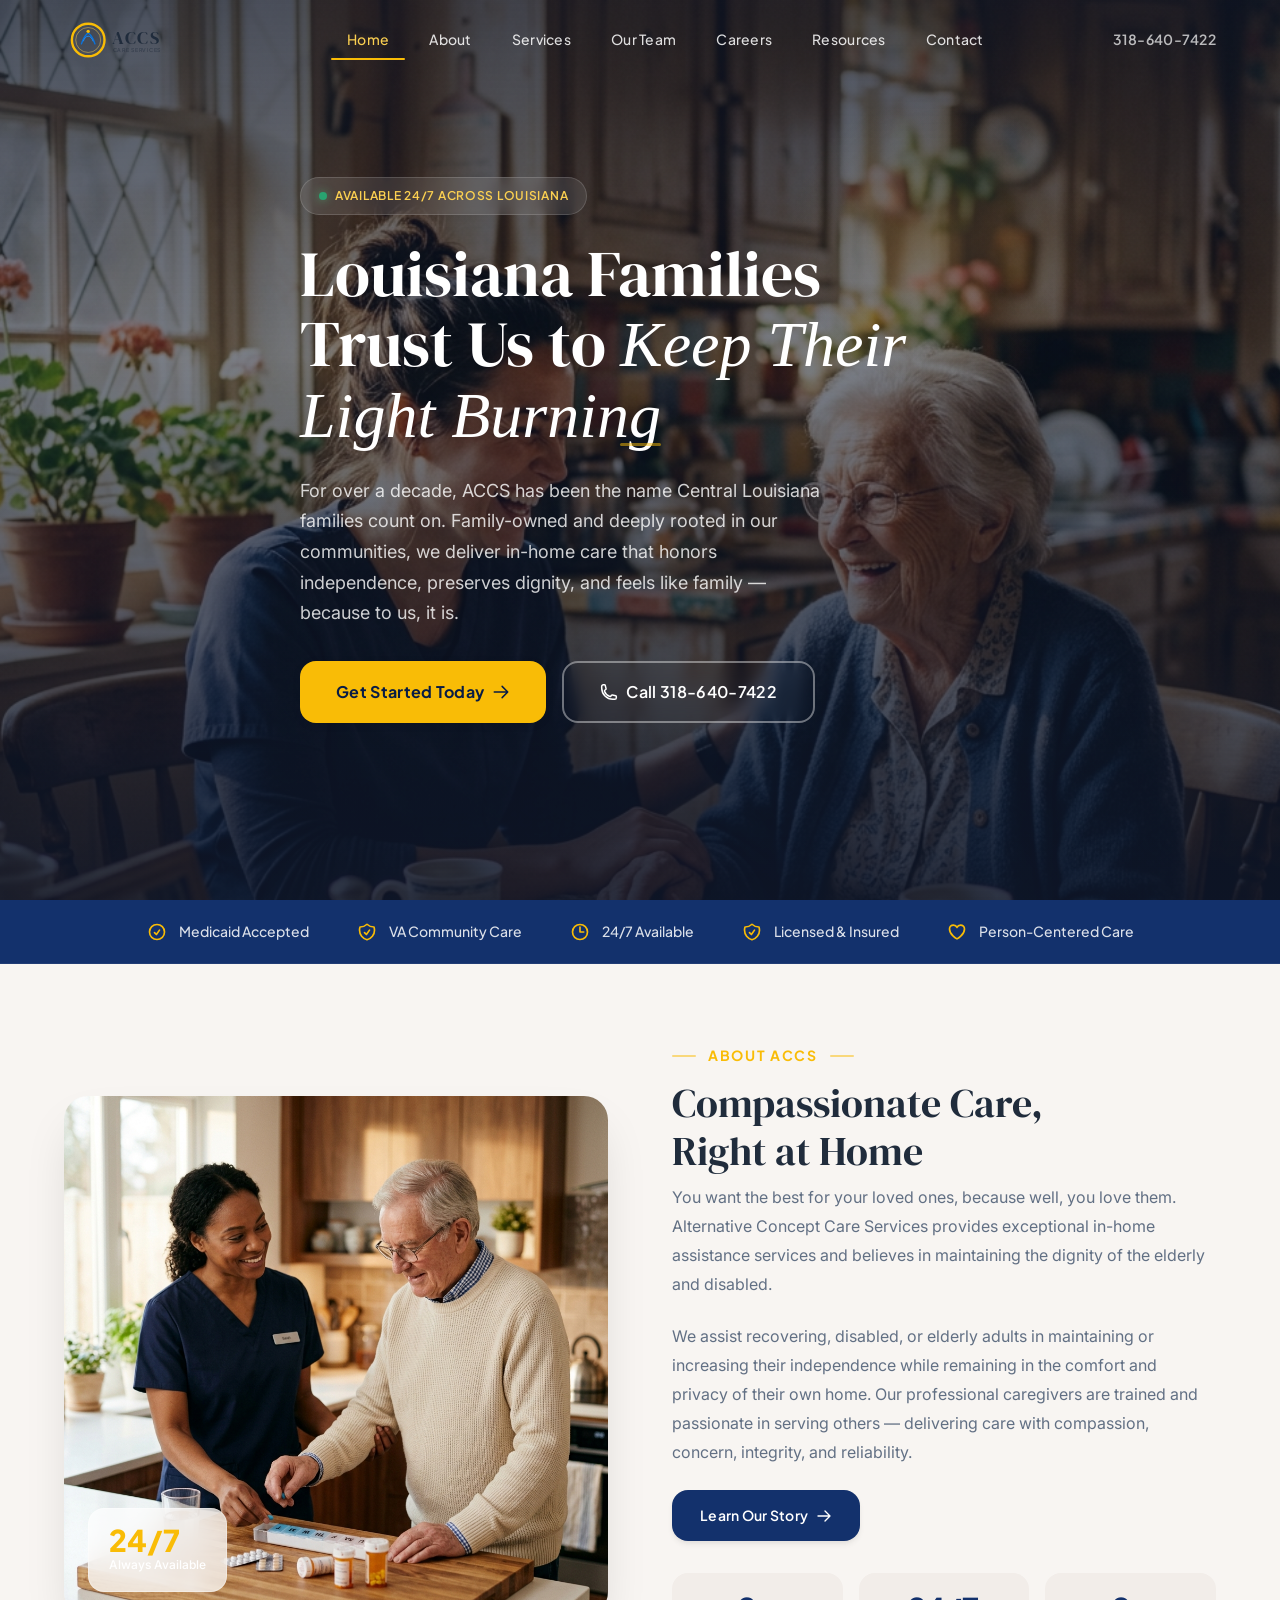
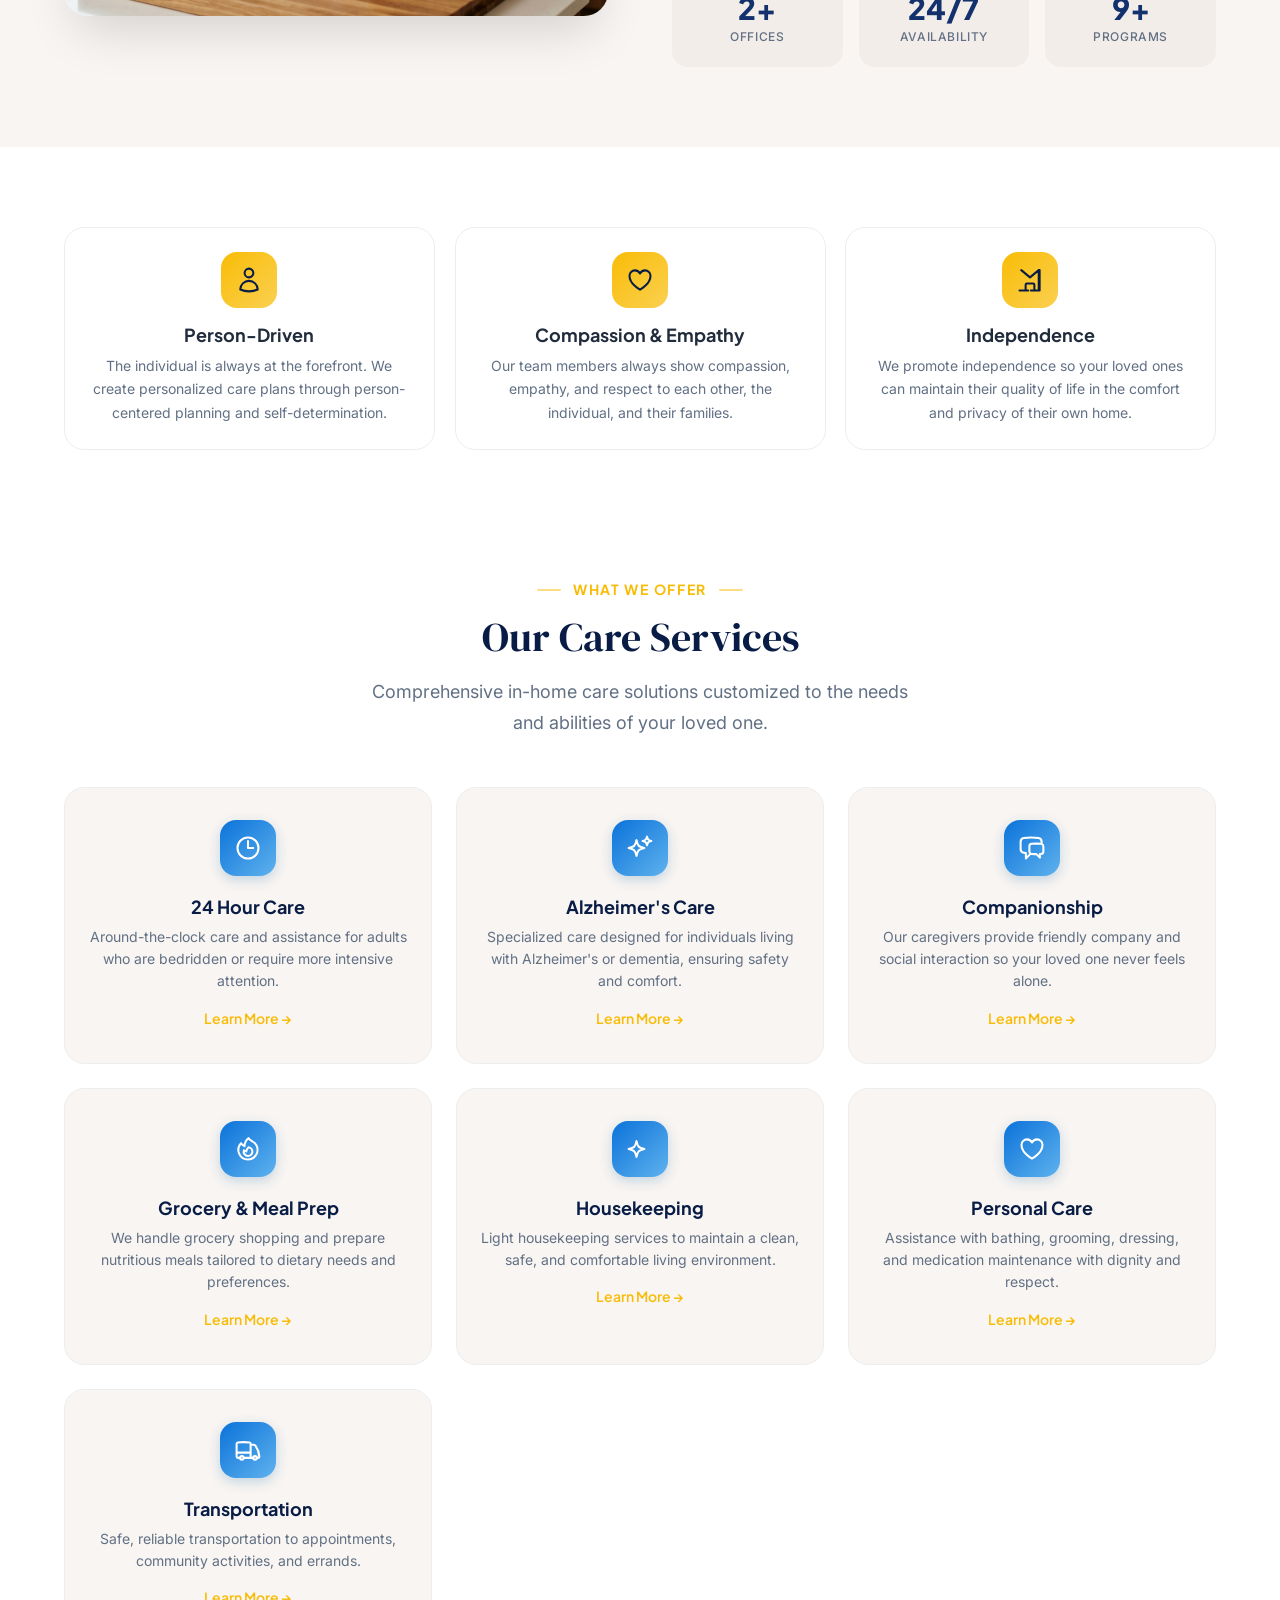
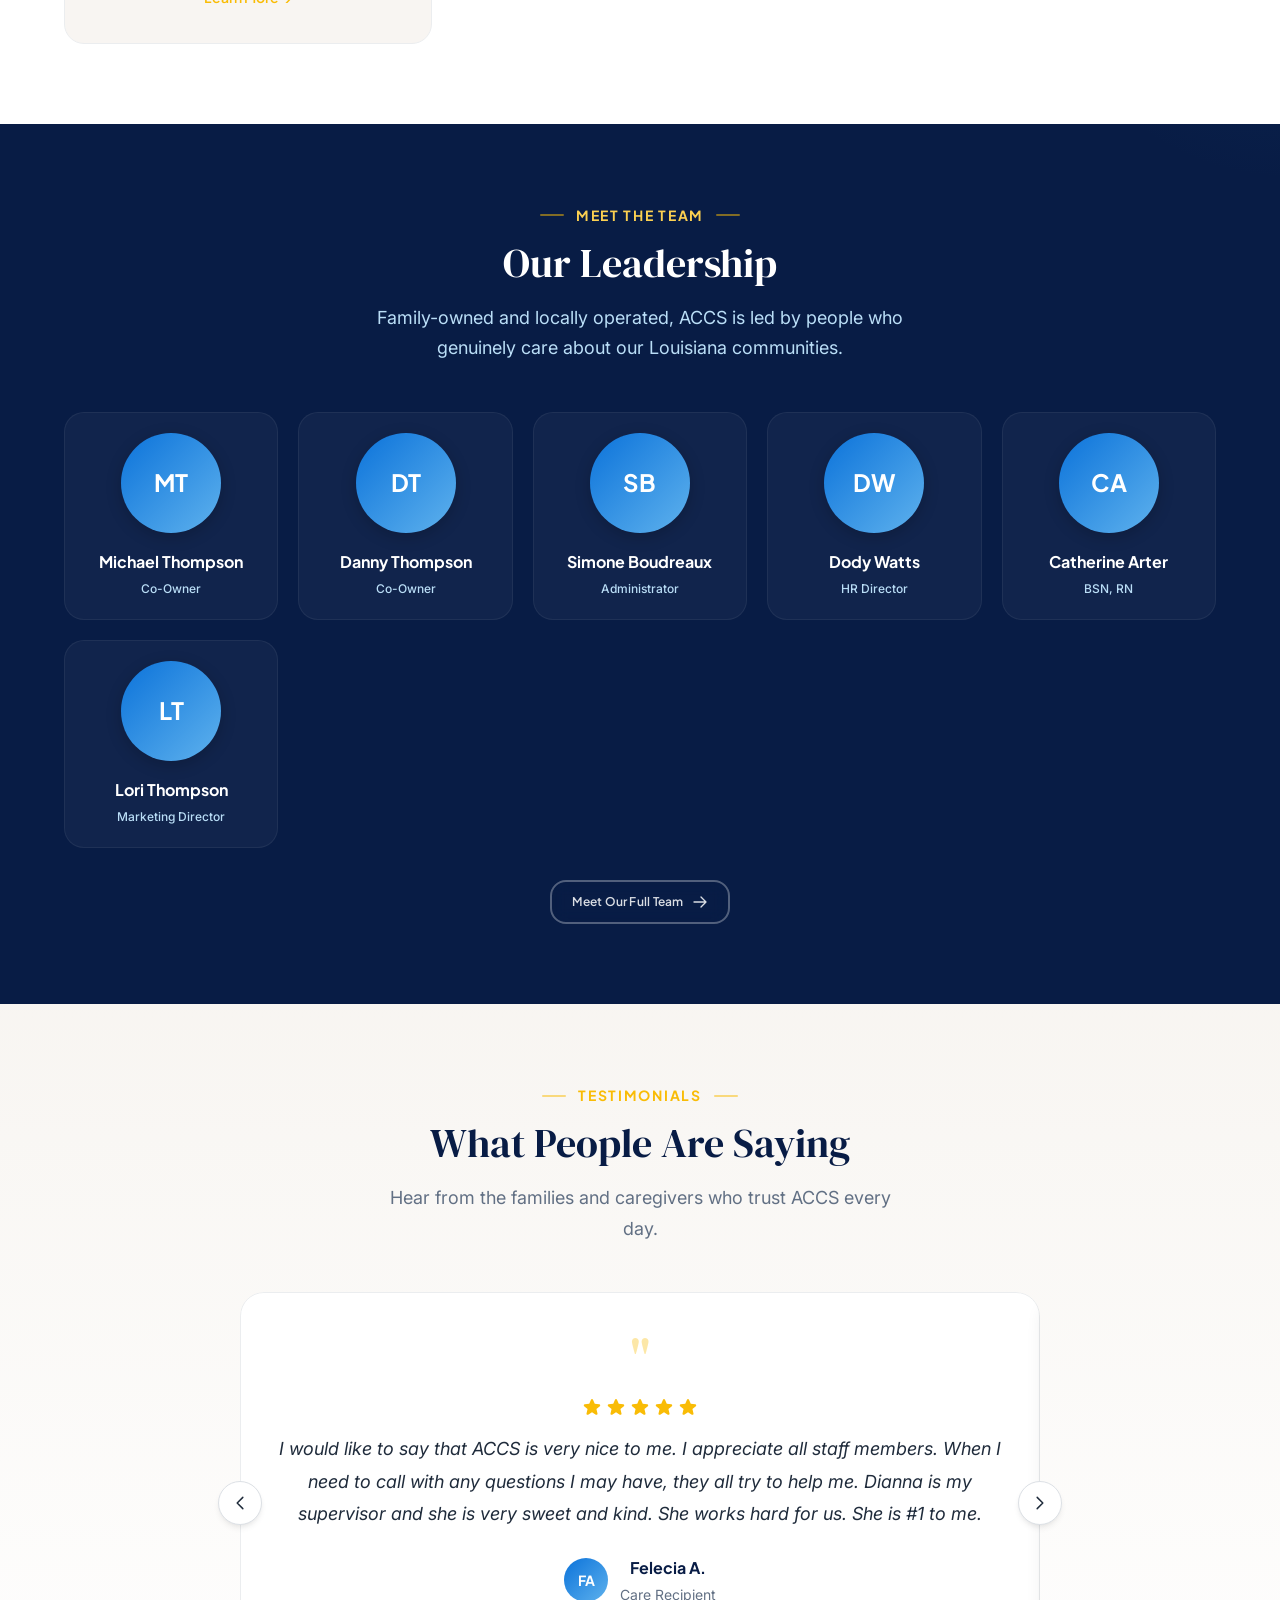
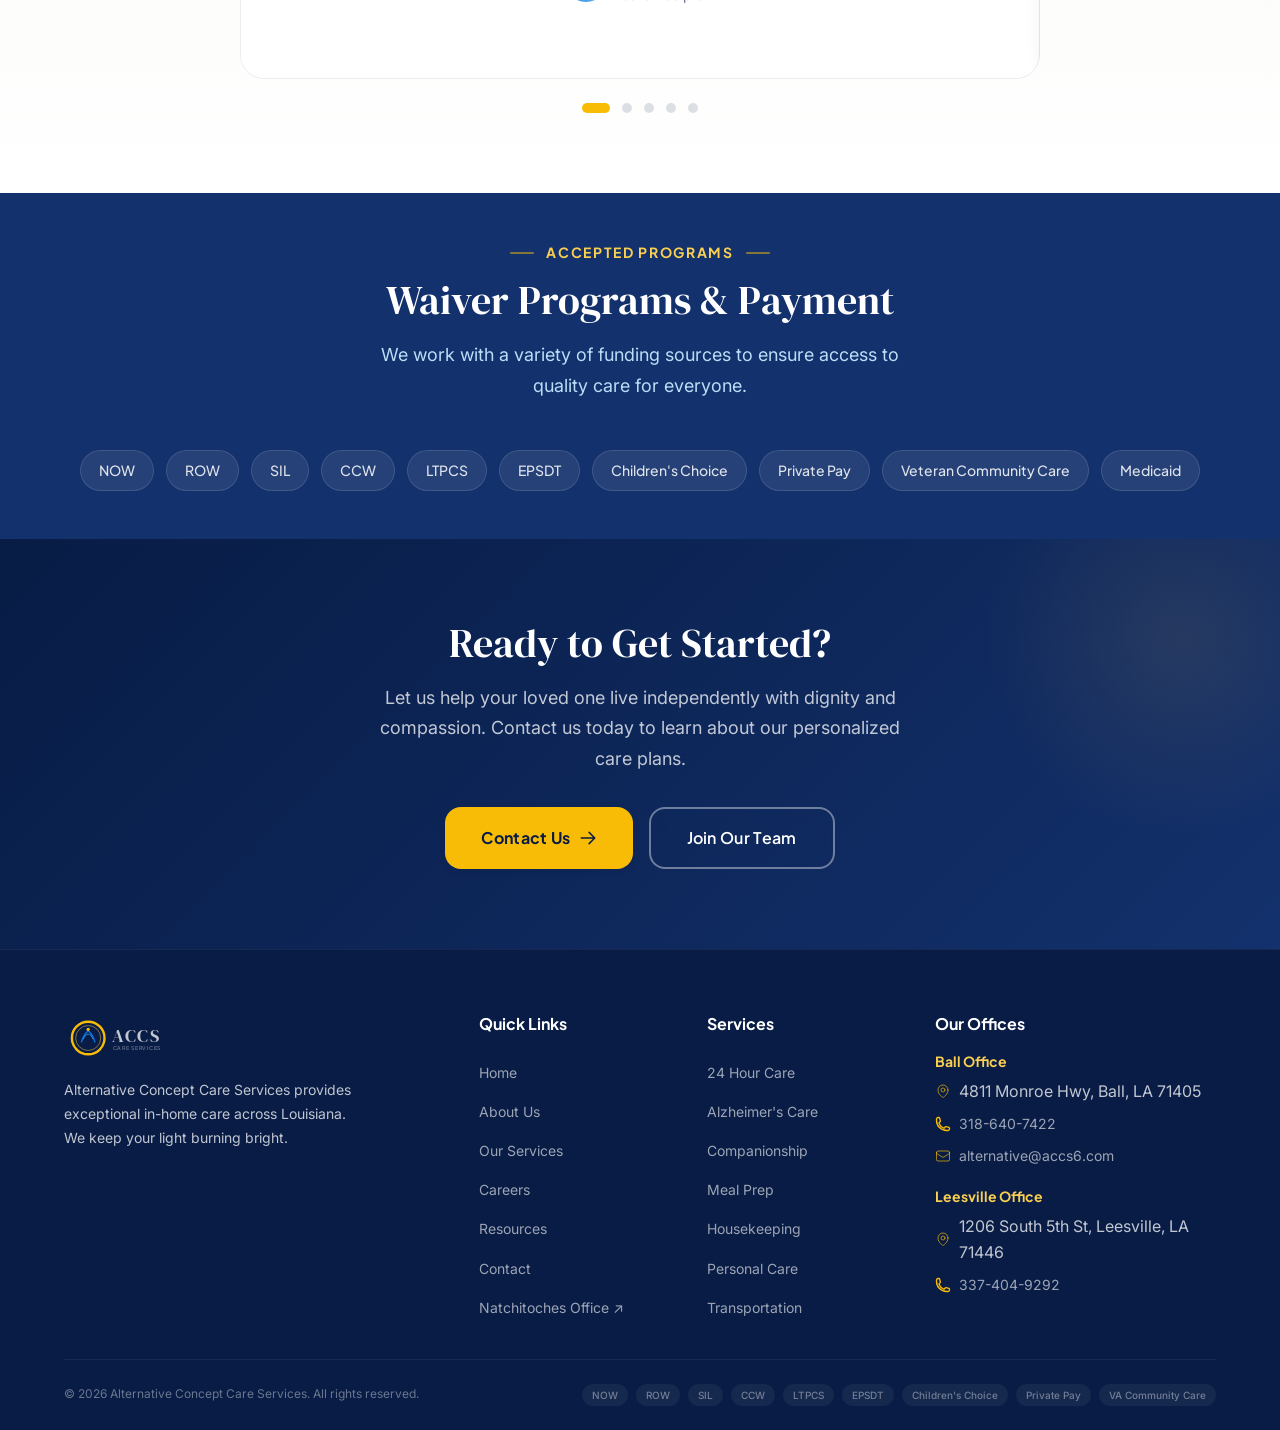
==== commit bc5e43d7: "World-class UX overhaul: SVG logo, custom icons, premium typography, micro-interactions, decluttered" ====
--- a/index.html
+++ b/index.html
@@ -53,11 +53,11 @@
       </div>
       
       <h1 class="hero-title">
-        We Keep Your Light <span class="highlight">Burning Bright</span>
+        Louisiana Families Trust Us to <span class="highlight">Keep Their Light Burning</span>
       </h1>
       
       <p class="hero-subtitle">
-        Compassionate, professional in-home care that preserves dignity and independence for your loved ones — right where they belong.
+        For over a decade, ACCS has been the name Central Louisiana families count on. Family-owned and deeply rooted in our communities, we deliver in-home care that honors independence, preserves dignity, and feels like family — because to us, it is.
       </p>
 
       <div class="hero-actions">
@@ -152,17 +152,23 @@
     <div class="container">
       <div class="values-grid stagger-grid">
         <div class="value-card">
-          <div class="value-icon">💛</div>
+          <div class="value-icon">
+            <svg xmlns="http://www.w3.org/2000/svg" fill="none" viewBox="0 0 24 24" stroke="currentColor"><path stroke-linecap="round" stroke-linejoin="round" d="M15.75 6a3.75 3.75 0 11-7.5 0 3.75 3.75 0 017.5 0zM4.501 20.118a7.5 7.5 0 0114.998 0A17.933 17.933 0 0112 21.75c-2.676 0-5.216-.584-7.499-1.632z"/></svg>
+          </div>
           <h3>Person-Driven</h3>
           <p>The individual is always at the forefront. We create personalized care plans through person-centered planning and self-determination.</p>
         </div>
         <div class="value-card">
-          <div class="value-icon">🤝</div>
+          <div class="value-icon">
+            <svg xmlns="http://www.w3.org/2000/svg" fill="none" viewBox="0 0 24 24" stroke="currentColor"><path stroke-linecap="round" stroke-linejoin="round" d="M21 8.25c0-2.485-2.099-4.5-4.688-4.5-1.935 0-3.597 1.126-4.312 2.733-.715-1.607-2.377-2.733-4.313-2.733C5.1 3.75 3 5.765 3 8.25c0 7.22 9 12 9 12s9-4.78 9-12z"/></svg>
+          </div>
           <h3>Compassion &amp; Empathy</h3>
           <p>Our team members always show compassion, empathy, and respect to each other, the individual, and their families.</p>
         </div>
         <div class="value-card">
-          <div class="value-icon">🏠</div>
+          <div class="value-icon">
+            <svg xmlns="http://www.w3.org/2000/svg" fill="none" viewBox="0 0 24 24" stroke="currentColor"><path stroke-linecap="round" stroke-linejoin="round" d="M8.25 21v-4.875c0-.621.504-1.125 1.125-1.125h5.25c.621 0 1.125.504 1.125 1.125V21m0 0h4.5V3.545M12.75 21h7.5M10.5 21H3m16.5 0V3.545m0 0L12 9.75 4.5 3.545"/></svg>
+          </div>
           <h3>Independence</h3>
           <p>We promote independence so your loved ones can maintain their quality of life in the comfort and privacy of their own home.</p>
         </div>
@@ -181,7 +187,9 @@
 
       <div class="services-grid stagger-grid">
         <div class="service-card" onclick="window.location='services.html'">
-          <div class="service-icon">🕐</div>
+          <div class="service-icon">
+            <svg xmlns="http://www.w3.org/2000/svg" fill="none" viewBox="0 0 24 24" stroke="currentColor" width="28" height="28" stroke-width="1.75"><path stroke-linecap="round" stroke-linejoin="round" d="M12 6v6h4.5m4.5 0a9 9 0 11-18 0 9 9 0 0118 0z"/></svg>
+          </div>
           <div class="service-content">
             <h3>24 Hour Care</h3>
             <p>Around-the-clock care and assistance for adults who are bedridden or require more intensive attention.</p>
@@ -190,7 +198,9 @@
         </div>
 
         <div class="service-card" onclick="window.location='services.html'">
-          <div class="service-icon">🧠</div>
+          <div class="service-icon">
+            <svg xmlns="http://www.w3.org/2000/svg" fill="none" viewBox="0 0 24 24" stroke="currentColor" width="28" height="28" stroke-width="1.75"><path stroke-linecap="round" stroke-linejoin="round" d="M9.813 15.904L9 18.75l-.813-2.846a4.5 4.5 0 00-3.09-3.09L2.25 12l2.846-.813a4.5 4.5 0 003.09-3.09L9 5.25l.813 2.846a4.5 4.5 0 003.09 3.09L15.75 12l-2.846.813a4.5 4.5 0 00-3.09 3.09zM18.259 8.715L18 9.75l-.259-1.035a3.375 3.375 0 00-2.455-2.456L14.25 6l1.036-.259a3.375 3.375 0 002.455-2.456L18 2.25l.259 1.035a3.375 3.375 0 002.455 2.456L21.75 6l-1.036.259a3.375 3.375 0 00-2.455 2.456z"/></svg>
+          </div>
           <div class="service-content">
             <h3>Alzheimer's Care</h3>
             <p>Specialized care designed for individuals living with Alzheimer's or dementia, ensuring safety and comfort.</p>
@@ -199,7 +209,9 @@
         </div>
 
         <div class="service-card" onclick="window.location='services.html'">
-          <div class="service-icon">💬</div>
+          <div class="service-icon">
+            <svg xmlns="http://www.w3.org/2000/svg" fill="none" viewBox="0 0 24 24" stroke="currentColor" width="28" height="28" stroke-width="1.75"><path stroke-linecap="round" stroke-linejoin="round" d="M20.25 8.511c.884.284 1.5 1.128 1.5 2.097v4.286c0 1.136-.847 2.1-1.98 2.193-.34.027-.68.052-1.02.072v3.091l-3-3c-1.354 0-2.694-.055-4.02-.163a2.115 2.115 0 01-.825-.242m9.345-8.334a2.126 2.126 0 00-.476-.095 48.64 48.64 0 00-8.048 0c-1.131.094-1.976 1.057-1.976 2.192v4.286c0 .837.46 1.58 1.155 1.951m9.345-8.334V6.637c0-1.621-1.152-3.026-2.76-3.235A48.455 48.455 0 0011.25 3c-2.115 0-4.198.137-6.24.402-1.608.209-2.76 1.614-2.76 3.235v6.226c0 1.621 1.152 3.026 2.76 3.235.577.075 1.157.14 1.74.194V21l4.155-4.155"/></svg>
+          </div>
           <div class="service-content">
             <h3>Companionship</h3>
             <p>Our caregivers provide friendly company and social interaction so your loved one never feels alone.</p>
@@ -208,7 +220,9 @@
         </div>
 
         <div class="service-card" onclick="window.location='services.html'">
-          <div class="service-icon">🛒</div>
+          <div class="service-icon">
+            <svg xmlns="http://www.w3.org/2000/svg" fill="none" viewBox="0 0 24 24" stroke="currentColor" width="28" height="28" stroke-width="1.75"><path stroke-linecap="round" stroke-linejoin="round" d="M15.362 5.214A8.252 8.252 0 0112 21 8.25 8.25 0 016.038 7.048 8.287 8.287 0 009 9.6a8.983 8.983 0 013.361-6.867 8.21 8.21 0 003 2.48z"/><path stroke-linecap="round" stroke-linejoin="round" d="M12 18a3.75 3.75 0 00.495-7.467 5.99 5.99 0 00-1.925 3.546 5.974 5.974 0 01-2.133-1.001A3.75 3.75 0 0012 18z"/></svg>
+          </div>
           <div class="service-content">
             <h3>Grocery &amp; Meal Prep</h3>
             <p>We handle grocery shopping and prepare nutritious meals tailored to dietary needs and preferences.</p>
@@ -217,7 +231,9 @@
         </div>
 
         <div class="service-card" onclick="window.location='services.html'">
-          <div class="service-icon">✨</div>
+          <div class="service-icon">
+            <svg xmlns="http://www.w3.org/2000/svg" fill="none" viewBox="0 0 24 24" stroke="currentColor" width="28" height="28" stroke-width="1.75"><path stroke-linecap="round" stroke-linejoin="round" d="M9.813 15.904L9 18.75l-.813-2.846a4.5 4.5 0 00-3.09-3.09L2.25 12l2.846-.813a4.5 4.5 0 003.09-3.09L9 5.25l.813 2.846a4.5 4.5 0 003.09 3.09L15.75 12l-2.846.813a4.5 4.5 0 00-3.09 3.09z"/></svg>
+          </div>
           <div class="service-content">
             <h3>Housekeeping</h3>
             <p>Light housekeeping services to maintain a clean, safe, and comfortable living environment.</p>
@@ -226,7 +242,9 @@
         </div>
 
         <div class="service-card" onclick="window.location='services.html'">
-          <div class="service-icon">🩺</div>
+          <div class="service-icon">
+            <svg xmlns="http://www.w3.org/2000/svg" fill="none" viewBox="0 0 24 24" stroke="currentColor" width="28" height="28" stroke-width="1.75"><path stroke-linecap="round" stroke-linejoin="round" d="M21 8.25c0-2.485-2.099-4.5-4.688-4.5-1.935 0-3.597 1.126-4.312 2.733-.715-1.607-2.377-2.733-4.313-2.733C5.1 3.75 3 5.765 3 8.25c0 7.22 9 12 9 12s9-4.78 9-12z"/></svg>
+          </div>
           <div class="service-content">
             <h3>Personal Care</h3>
             <p>Assistance with bathing, grooming, dressing, and medication maintenance with dignity and respect.</p>
@@ -235,7 +253,9 @@
         </div>
 
         <div class="service-card" onclick="window.location='services.html'">
-          <div class="service-icon">🚗</div>
+          <div class="service-icon">
+            <svg xmlns="http://www.w3.org/2000/svg" fill="none" viewBox="0 0 24 24" stroke="currentColor" width="28" height="28" stroke-width="1.75"><path stroke-linecap="round" stroke-linejoin="round" d="M8.25 18.75a1.5 1.5 0 01-3 0m3 0a1.5 1.5 0 00-3 0m3 0h6m-9 0H3.375a1.125 1.125 0 01-1.125-1.125V14.25m17.25 4.5a1.5 1.5 0 01-3 0m3 0a1.5 1.5 0 00-3 0m3 0h1.125c.621 0 1.129-.504 1.09-1.124a17.902 17.902 0 00-3.213-9.193 2.056 2.056 0 00-1.58-.86H14.25M16.5 18.75h-2.25m0-11.177v-.958c0-.568-.422-1.048-.987-1.106a48.554 48.554 0 00-10.026 0 1.106 1.106 0 00-.987 1.106v7.635m12-6.677v6.677m0 4.5v-4.5m0 0h-12"/></svg>
+          </div>
           <div class="service-content">
             <h3>Transportation</h3>
             <p>Safe, reliable transportation to appointments, community activities, and errands.</p>
@@ -252,19 +272,19 @@
       <div class="section-header section-header-light reveal">
         <div class="section-label" style="color: var(--warmth-light);">Meet the Team</div>
         <h2 class="section-title" style="color: var(--white);">Our Leadership</h2>
-        <p class="section-subtitle" style="color: var(--sky-light);">Serving our neighbors in Louisiana with quality in-home care, our team members love what they do and always provide the utmost quality of care.</p>
+        <p class="section-subtitle" style="color: var(--sky-light);">Family-owned and locally operated, ACCS is led by people who genuinely care about our Louisiana communities.</p>
       </div>
 
       <div class="team-scroll">
         <div class="team-card">
           <div class="team-avatar">MT</div>
           <div class="team-name">Michael Thompson</div>
-          <div class="team-role">Owner</div>
+          <div class="team-role">Co-Owner</div>
         </div>
         <div class="team-card">
           <div class="team-avatar">DT</div>
           <div class="team-name">Danny Thompson</div>
-          <div class="team-role">Owner</div>
+          <div class="team-role">Co-Owner</div>
         </div>
         <div class="team-card">
           <div class="team-avatar">SB</div>
@@ -277,70 +297,22 @@
           <div class="team-role">HR Director</div>
         </div>
         <div class="team-card">
-          <div class="team-avatar">CD</div>
-          <div class="team-name">Christi Dickey</div>
-          <div class="team-role">Billing Director</div>
-        </div>
-        <div class="team-card">
-          <div class="team-avatar">JL</div>
-          <div class="team-name">Jessie Lollar</div>
-          <div class="team-role">HR Assistant</div>
-        </div>
-        <div class="team-card">
-          <div class="team-avatar">MO</div>
-          <div class="team-name">MJ O'Neal</div>
-          <div class="team-role">Front Desk</div>
-        </div>
-        <div class="team-card">
-          <div class="team-avatar">KJ</div>
-          <div class="team-name">Kimberly Johnson</div>
-          <div class="team-role">Care Manager</div>
-        </div>
-        <div class="team-card">
-          <div class="team-avatar">CP</div>
-          <div class="team-name">Connie Puckett</div>
-          <div class="team-role">Bookkeeper</div>
-        </div>
-        <div class="team-card">
           <div class="team-avatar">CA</div>
           <div class="team-name">Catherine Arter</div>
           <div class="team-role">BSN, RN</div>
-        </div>
-        <div class="team-card">
-          <div class="team-avatar">TW</div>
-          <div class="team-name">Tina Wilmore</div>
-          <div class="team-role">Supervisor</div>
-        </div>
-        <div class="team-card">
-          <div class="team-avatar">LB</div>
-          <div class="team-name">Latasha Brown</div>
-          <div class="team-role">Care Manager</div>
-        </div>
-        <div class="team-card">
-          <div class="team-avatar">GB</div>
-          <div class="team-name">Gene Burns</div>
-          <div class="team-role">Project Coordinator</div>
-        </div>
-        <div class="team-card">
-          <div class="team-avatar">JC</div>
-          <div class="team-name">Jennifer Callender</div>
-          <div class="team-role">Billing &amp; Events</div>
-        </div>
-        <div class="team-card">
-          <div class="team-avatar">MJ</div>
-          <div class="team-name">Matt Joiner</div>
-          <div class="team-role">Maintenance</div>
         </div>
         <div class="team-card">
           <div class="team-avatar">LT</div>
           <div class="team-name">Lori Thompson</div>
           <div class="team-role">Marketing Director</div>
         </div>
-        <div class="team-card">
-          <div class="team-avatar">ZW</div>
-          <div class="team-name">Zane Wells</div>
-          <div class="team-role">Marketing</div>
-        </div>
+      </div>
+
+      <div style="text-align: center; margin-top: var(--space-8);">
+        <a href="about.html#team" class="btn btn-outline btn-sm" style="border-color: rgba(255,255,255,0.3); color: rgba(255,255,255,0.85);">
+          Meet Our Full Team
+          <svg xmlns="http://www.w3.org/2000/svg" fill="none" viewBox="0 0 24 24" stroke="currentColor" width="16" height="16"><path stroke-linecap="round" stroke-linejoin="round" stroke-width="2" d="M13.5 4.5L21 12m0 0l-7.5 7.5M21 12H3"/></svg>
+        </a>
       </div>
     </div>
   </section>
@@ -377,8 +349,13 @@
               <p class="testimonial-text">
                 I would like to say that ACCS is very nice to me. I appreciate all staff members. When I need to call with any questions I may have, they all try to help me. Dianna is my supervisor and she is very sweet and kind. She works hard for us. She is #1 to me.
               </p>
-              <div class="testimonial-author">Felecia A.</div>
-              <div class="testimonial-role">Care Recipient</div>
+              <div class="testimonial-author-block">
+                <div class="testimonial-avatar">FA</div>
+                <div>
+                  <div class="testimonial-author">Felecia A.</div>
+                  <div class="testimonial-role">Care Recipient</div>
+                </div>
+              </div>
             </div>
 
             <!-- Slide 2 -->
@@ -394,8 +371,13 @@
               <p class="testimonial-text">
                 My initial interaction with my Supervisor, Janeha, was very helpful. She answered any questions I had and explained the services I would be receiving. The staff has been doing a wonderful job. I've become stronger standing and walking. It's a Blessing and I Thank God for the help I receive from ACCS.
               </p>
-              <div class="testimonial-author">Darrell B.</div>
-              <div class="testimonial-role">Veteran</div>
+              <div class="testimonial-author-block">
+                <div class="testimonial-avatar">DB</div>
+                <div>
+                  <div class="testimonial-author">Darrell B.</div>
+                  <div class="testimonial-role">Veteran</div>
+                </div>
+              </div>
             </div>
 
             <!-- Slide 3 -->
@@ -411,8 +393,13 @@
               <p class="testimonial-text">
                 I am extremely pleased with ACCS. Amelia, my Supervisor, is very personable and efficient. My staff is an amazing person. She is kind and very helpful. She takes excellent care of me and makes me laugh often, which benefits me in many ways. I Thank God for my staff and ACCS every single day.
               </p>
-              <div class="testimonial-author">Glenda F.</div>
-              <div class="testimonial-role">Care Recipient</div>
+              <div class="testimonial-author-block">
+                <div class="testimonial-avatar">GF</div>
+                <div>
+                  <div class="testimonial-author">Glenda F.</div>
+                  <div class="testimonial-role">Care Recipient</div>
+                </div>
+              </div>
             </div>
 
             <!-- Slide 4 -->
@@ -428,8 +415,13 @@
               <p class="testimonial-text">
                 Mrs. Kimberly is my supervisor and when I say she goes above and beyond to make sure everything in the house and with the client is right, she does just that. She brings such a positive vibe. She is very professional and I love working under her.
               </p>
-              <div class="testimonial-author">Tranita S.</div>
-              <div class="testimonial-role">Direct Service Worker</div>
+              <div class="testimonial-author-block">
+                <div class="testimonial-avatar">TS</div>
+                <div>
+                  <div class="testimonial-author">Tranita S.</div>
+                  <div class="testimonial-role">Direct Service Worker</div>
+                </div>
+              </div>
             </div>
 
             <!-- Slide 5 -->
@@ -445,8 +437,13 @@
               <p class="testimonial-text">
                 I love ACCS. They are so good to me. I've been with them for 17 years. Kim is my Supervisor and she always helps me. I love my staff and I'm never leaving ACCS.
               </p>
-              <div class="testimonial-author">Patrick A.</div>
-              <div class="testimonial-role">Care Recipient — 17 Years</div>
+              <div class="testimonial-author-block">
+                <div class="testimonial-avatar">PA</div>
+                <div>
+                  <div class="testimonial-author">Patrick A.</div>
+                  <div class="testimonial-role">Care Recipient — 17 Years</div>
+                </div>
+              </div>
             </div>
           </div>
         </div>
--- a/css/index.css
+++ b/css/index.css
@@ -9,16 +9,16 @@
 /* ── Design Tokens ─────────────────────────────────────────────────────── */
 :root {
   /* Color Palette */
-  --navy-deep:       hsl(215, 45%, 12%);
-  --navy:            hsl(215, 40%, 22%);
-  --navy-mid:        hsl(215, 38%, 30%);
-  --ocean:           hsl(205, 55%, 42%);
-  --ocean-light:     hsl(205, 55%, 52%);
-  --sky:             hsl(200, 70%, 65%);
-  --sky-light:       hsl(200, 70%, 80%);
-  --warmth:          hsl(25, 85%, 55%);
-  --warmth-light:    hsl(30, 90%, 70%);
-  --warmth-glow:     hsl(30, 95%, 60%);
+  --navy-deep:       hsl(220, 80%, 15%);
+  --navy:            hsl(220, 70%, 25%);
+  --navy-mid:        hsl(215, 75%, 35%);
+  --ocean:           hsl(210, 90%, 45%);   /* Vibrant Blue */
+  --ocean-light:     hsl(210, 90%, 55%);
+  --sky:             hsl(205, 80%, 65%);
+  --sky-light:       hsl(205, 80%, 85%);
+  --warmth:          hsl(45, 95%, 50%);    /* Golden Yellow */
+  --warmth-light:    hsl(45, 95%, 65%);
+  --warmth-glow:     hsl(45, 100%, 60%);
   --cream:           hsl(35, 30%, 96%);
   --cream-warm:      hsl(30, 25%, 93%);
   --white:           hsl(0, 0%, 100%);
@@ -82,7 +82,7 @@
   --shadow-lg:   0 10px 15px -3px rgba(0,0,0,0.08), 0 4px 6px -2px rgba(0,0,0,0.04);
   --shadow-xl:   0 20px 25px -5px rgba(0,0,0,0.08), 0 10px 10px -5px rgba(0,0,0,0.03);
   --shadow-2xl:  0 25px 50px -12px rgba(0,0,0,0.15);
-  --shadow-glow: 0 0 30px rgba(230, 140, 50, 0.2);
+  --shadow-glow: 0 0 20px rgba(230, 180, 80, 0.1);
   --shadow-card: 0 1px 3px rgba(0,0,0,0.04), 0 6px 16px rgba(0,0,0,0.06);
 
   /* Transitions */
@@ -105,7 +105,7 @@
   /* Layout */
   --container-max: 1200px;
   --container-narrow: 800px;
-  --header-height: 72px;
+  --header-height: 80px;
   --tab-bar-height: 76px;
 }
 
@@ -177,6 +177,11 @@
   font-weight: 700;
   line-height: 1.2;
   color: var(--text-primary);
+}
+
+h1, h2 {
+  font-family: var(--font-display);
+  font-weight: 400;
 }
 
 /* ── Typography ────────────────────────────────────────────────────────── */
@@ -311,14 +316,16 @@
 }
 
 .btn-primary {
-  background: linear-gradient(135deg, var(--warmth) 0%, var(--warmth-glow) 100%);
-  color: var(--white);
-  box-shadow: 0 4px 14px rgba(230, 140, 50, 0.35);
+  background: var(--warmth);
+  color: var(--navy-deep);
+  font-weight: 700;
+  box-shadow: 0 2px 8px rgba(0, 0, 0, 0.08);
 }
 
 .btn-primary:hover {
-  transform: translateY(-2px);
-  box-shadow: 0 6px 20px rgba(230, 140, 50, 0.45);
+  background: var(--warmth-glow);
+  transform: translateY(-1px);
+  box-shadow: 0 4px 12px rgba(0, 0, 0, 0.12);
 }
 
 .btn-secondary {
@@ -538,6 +545,88 @@
 .reveal-delay-5 { transition-delay: 500ms; }
 .reveal-delay-6 { transition-delay: 600ms; }
 
+/* ── Nav Sliding Indicator ─────────────────────────────────────────────── */
+.desktop-nav {
+  position: relative;
+}
+
+.nav-indicator {
+  position: absolute;
+  bottom: 0;
+  height: 2px;
+  background: var(--warmth);
+  border-radius: 2px;
+  transition: all 0.3s cubic-bezier(0.16, 1, 0.3, 1);
+  opacity: 0;
+  pointer-events: none;
+}
+
+.site-header.scrolled .nav-indicator {
+  background: var(--ocean);
+}
+
+/* ── Hero Stagger Load ─────────────────────────────────────────────────── */
+.hero .hero-badge,
+.hero .hero-title,
+.hero .hero-subtitle,
+.hero .hero-actions {
+  opacity: 0;
+  transform: translateY(32px);
+  transition: opacity 0.9s cubic-bezier(0.16, 1, 0.3, 1),
+              transform 0.9s cubic-bezier(0.16, 1, 0.3, 1);
+}
+
+.hero.hero-loaded .hero-badge {
+  opacity: 1;
+  transform: translateY(0);
+  transition-delay: 0.15s;
+}
+
+.hero.hero-loaded .hero-title {
+  opacity: 1;
+  transform: translateY(0);
+  transition-delay: 0.3s;
+}
+
+.hero.hero-loaded .hero-subtitle {
+  opacity: 1;
+  transform: translateY(0);
+  transition-delay: 0.5s;
+}
+
+.hero.hero-loaded .hero-actions {
+  opacity: 1;
+  transform: translateY(0);
+  transition-delay: 0.65s;
+}
+
+/* ── Enhanced Stagger-In for Cards ─────────────────────────────────────── */
+@keyframes staggerFadeIn {
+  from {
+    opacity: 0;
+    transform: translateY(20px);
+    filter: blur(4px);
+  }
+  to {
+    opacity: 1;
+    transform: translateY(0);
+    filter: blur(0);
+  }
+}
+
+.stagger-in {
+  animation: staggerFadeIn 0.6s cubic-bezier(0.16, 1, 0.3, 1) both;
+}
+
+/* ── Tactile Card States ───────────────────────────────────────────────── */
+.service-card,
+.value-card {
+  transition: transform 0.35s cubic-bezier(0.16, 1, 0.3, 1),
+              box-shadow 0.35s cubic-bezier(0.16, 1, 0.3, 1),
+              border-color 0.35s ease;
+  will-change: transform;
+}
+
 /* ── Utility Classes ───────────────────────────────────────────────────── */
 .sr-only {
   position: absolute;
--- a/css/components.css
+++ b/css/components.css
@@ -84,7 +84,7 @@
 .desktop-nav {
   display: none;
   align-items: center;
-  gap: var(--space-1);
+  gap: var(--space-2);
 }
 
 .desktop-nav a {
@@ -92,10 +92,11 @@
   font-size: var(--text-sm);
   font-weight: 500;
   color: rgba(255, 255, 255, 0.85);
-  padding: 8px 14px;
+  padding: 8px 16px;
   border-radius: var(--radius-md);
-  transition: all var(--duration-fast);
-  letter-spacing: 0.01em;
+  transition: all var(--duration-base) var(--ease-out);
+  letter-spacing: 0.02em;
+  position: relative;
 }
 
 .desktop-nav a:hover {
@@ -128,7 +129,7 @@
   display: none;
 }
 
-@media (min-width: 1024px) {
+@media (min-width: 768px) {
   .desktop-nav {
     display: flex;
   }
@@ -144,29 +145,25 @@
     font-family: var(--font-heading);
     font-size: var(--text-sm);
     font-weight: 600;
-    color: var(--white);
-    padding: 10px 20px;
-    border-radius: var(--radius-full);
-    background: rgba(255, 255, 255, 0.12);
-    border: 1px solid rgba(255, 255, 255, 0.2);
+    color: rgba(255, 255, 255, 0.7);
+    padding: 8px 0;
+    letter-spacing: 0.03em;
     transition: all var(--duration-base) var(--ease-out);
+    border: none;
+    background: none;
+    border-radius: 0;
   }
 
   .header-phone:hover {
-    background: var(--warmth);
-    border-color: var(--warmth);
-    box-shadow: 0 4px 14px rgba(230, 140, 50, 0.35);
+    color: var(--warmth-light);
   }
 
   .site-header.scrolled .header-phone {
-    background: var(--warmth);
-    color: var(--white);
-    border-color: var(--warmth);
+    color: var(--text-secondary);
   }
 
   .site-header.scrolled .header-phone:hover {
-    background: var(--warmth-glow);
-    transform: translateY(-1px);
+    color: var(--warmth);
   }
 }
 
@@ -336,7 +333,6 @@
   letter-spacing: 0.06em;
   text-transform: uppercase;
   margin-bottom: var(--space-6);
-  animation: fadeInUp 0.8s var(--ease-out) both;
 }
 
 .hero-badge .pulse-dot {
@@ -355,12 +351,23 @@
   color: var(--white);
   line-height: 1.1;
   margin-bottom: var(--space-6);
-  animation: fadeInUp 0.8s var(--ease-out) 0.1s both;
 }
 
 .hero-title .highlight {
-  color: var(--warmth-light);
+  font-style: italic;
   position: relative;
+}
+
+.hero-title .highlight::after {
+  content: '';
+  position: absolute;
+  left: 0;
+  bottom: 0.08em;
+  width: 100%;
+  height: 3px;
+  background: var(--warmth);
+  opacity: 0.5;
+  border-radius: 2px;
 }
 
 .hero-subtitle {
@@ -369,14 +376,12 @@
   line-height: 1.7;
   margin-bottom: var(--space-8);
   max-width: 520px;
-  animation: fadeInUp 0.8s var(--ease-out) 0.2s both;
 }
 
 .hero-actions {
   display: flex;
   flex-wrap: wrap;
   gap: var(--space-4);
-  animation: fadeInUp 0.8s var(--ease-out) 0.3s both;
 }
 
 @media (max-width: 767px) {
@@ -600,6 +605,13 @@
   color: var(--white);
   font-size: 24px;
   box-shadow: 0 4px 12px rgba(45, 120, 180, 0.25);
+}
+
+.service-icon svg {
+  width: 28px;
+  height: 28px;
+  stroke: var(--white);
+  stroke-width: 1.75;
 }
 
 .service-content h3 {
@@ -828,6 +840,28 @@
   margin-top: 2px;
 }
 
+.testimonial-author-block {
+  display: flex;
+  align-items: center;
+  justify-content: center;
+  gap: var(--space-3);
+}
+
+.testimonial-avatar {
+  width: 44px;
+  height: 44px;
+  border-radius: var(--radius-full);
+  background: linear-gradient(135deg, var(--ocean) 0%, var(--sky) 100%);
+  display: flex;
+  align-items: center;
+  justify-content: center;
+  font-family: var(--font-heading);
+  font-size: var(--text-sm);
+  font-weight: 700;
+  color: var(--white);
+  flex-shrink: 0;
+}
+
 /* Carousel controls */
 .carousel-controls {
   display: flex;
@@ -1122,6 +1156,13 @@
   font-size: 26px;
 }
 
+.value-icon svg {
+  width: 28px;
+  height: 28px;
+  stroke: var(--navy-deep);
+  stroke-width: 1.75;
+}
+
 .value-card h3 {
   font-size: var(--text-lg);
   margin-bottom: var(--space-2);
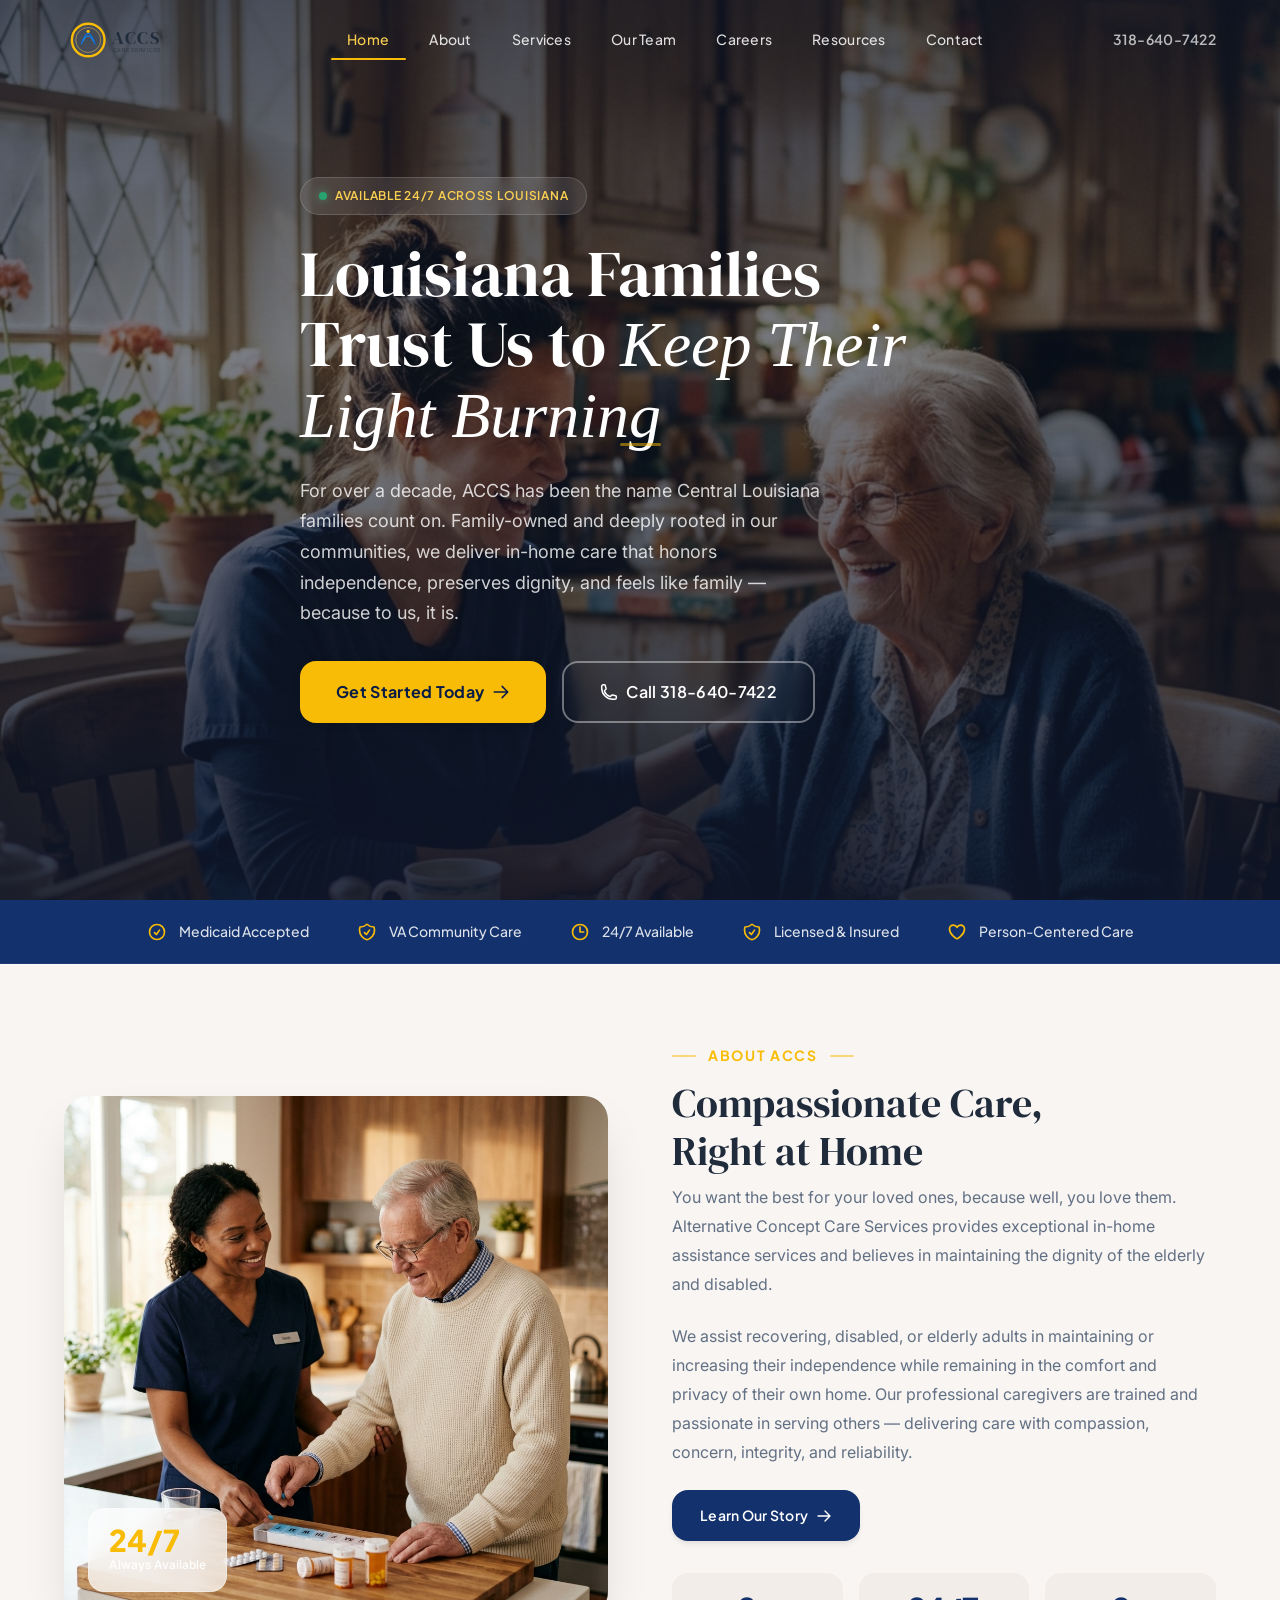
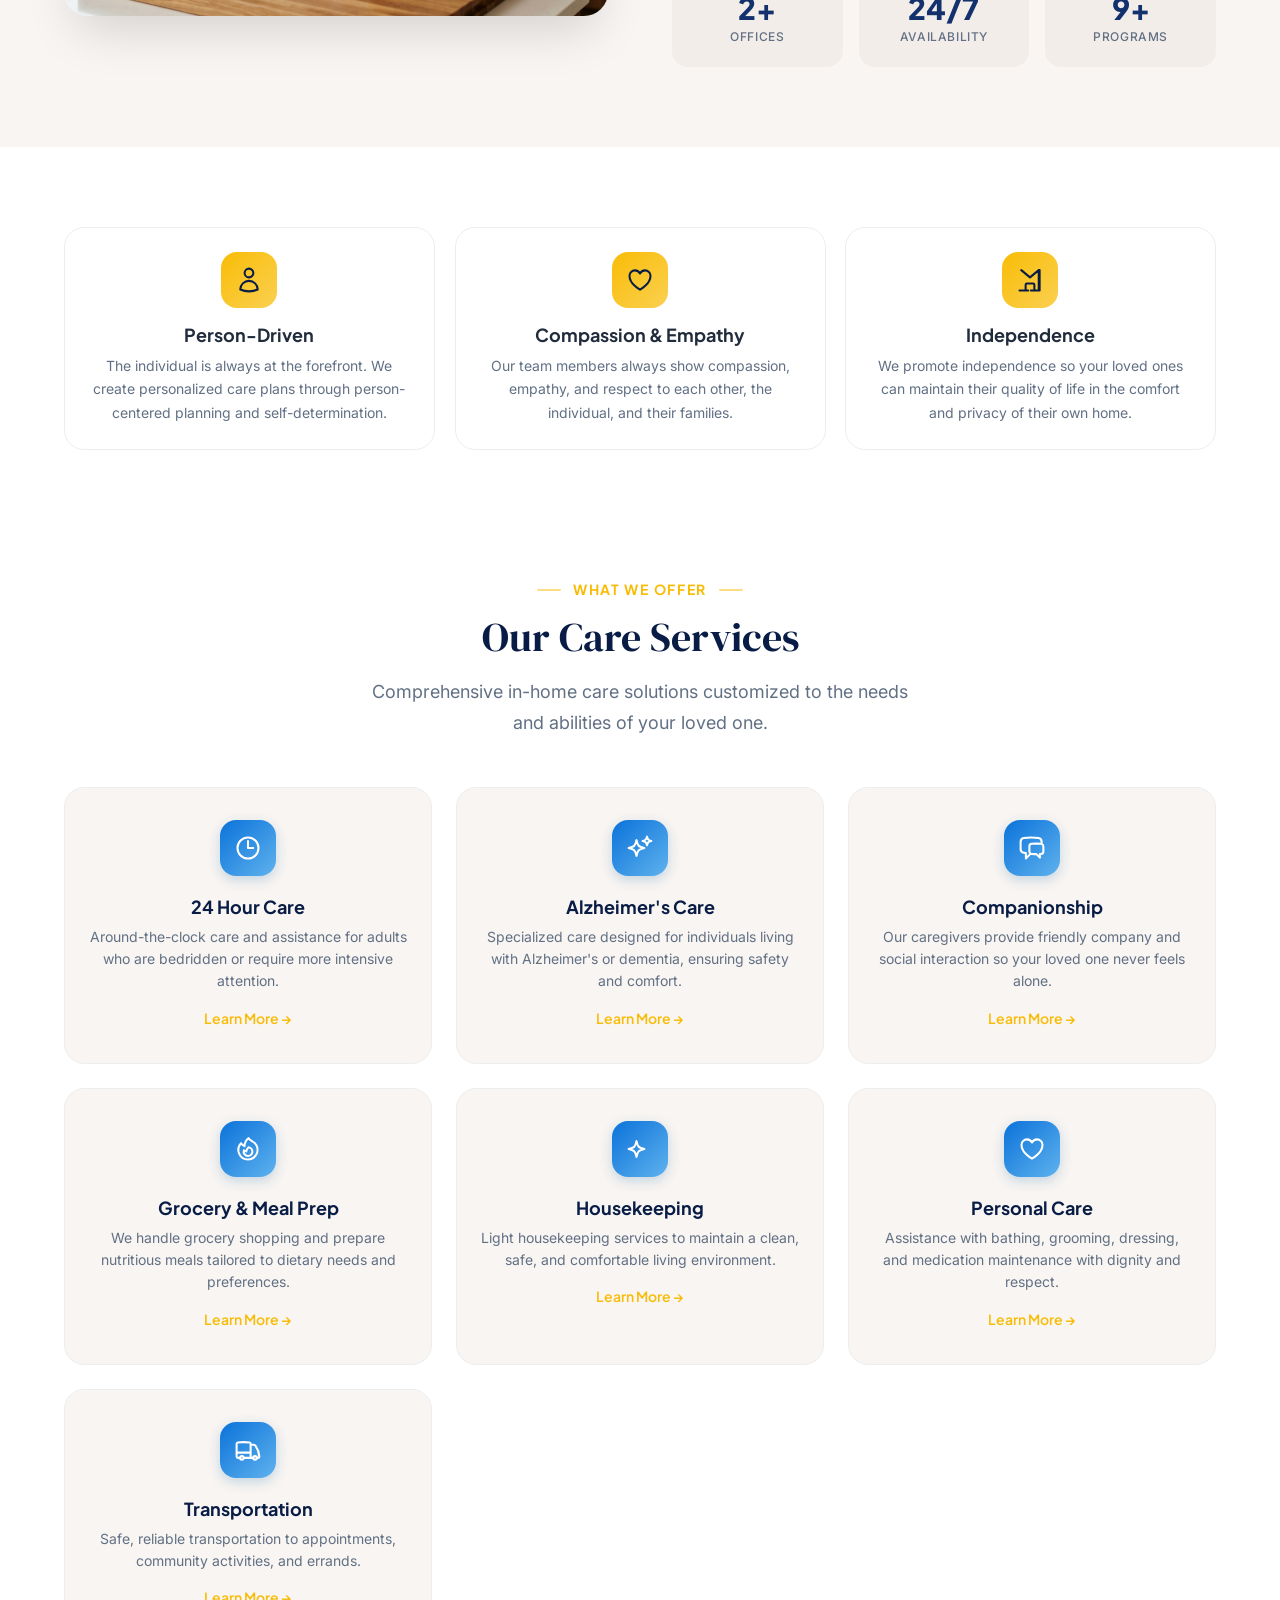
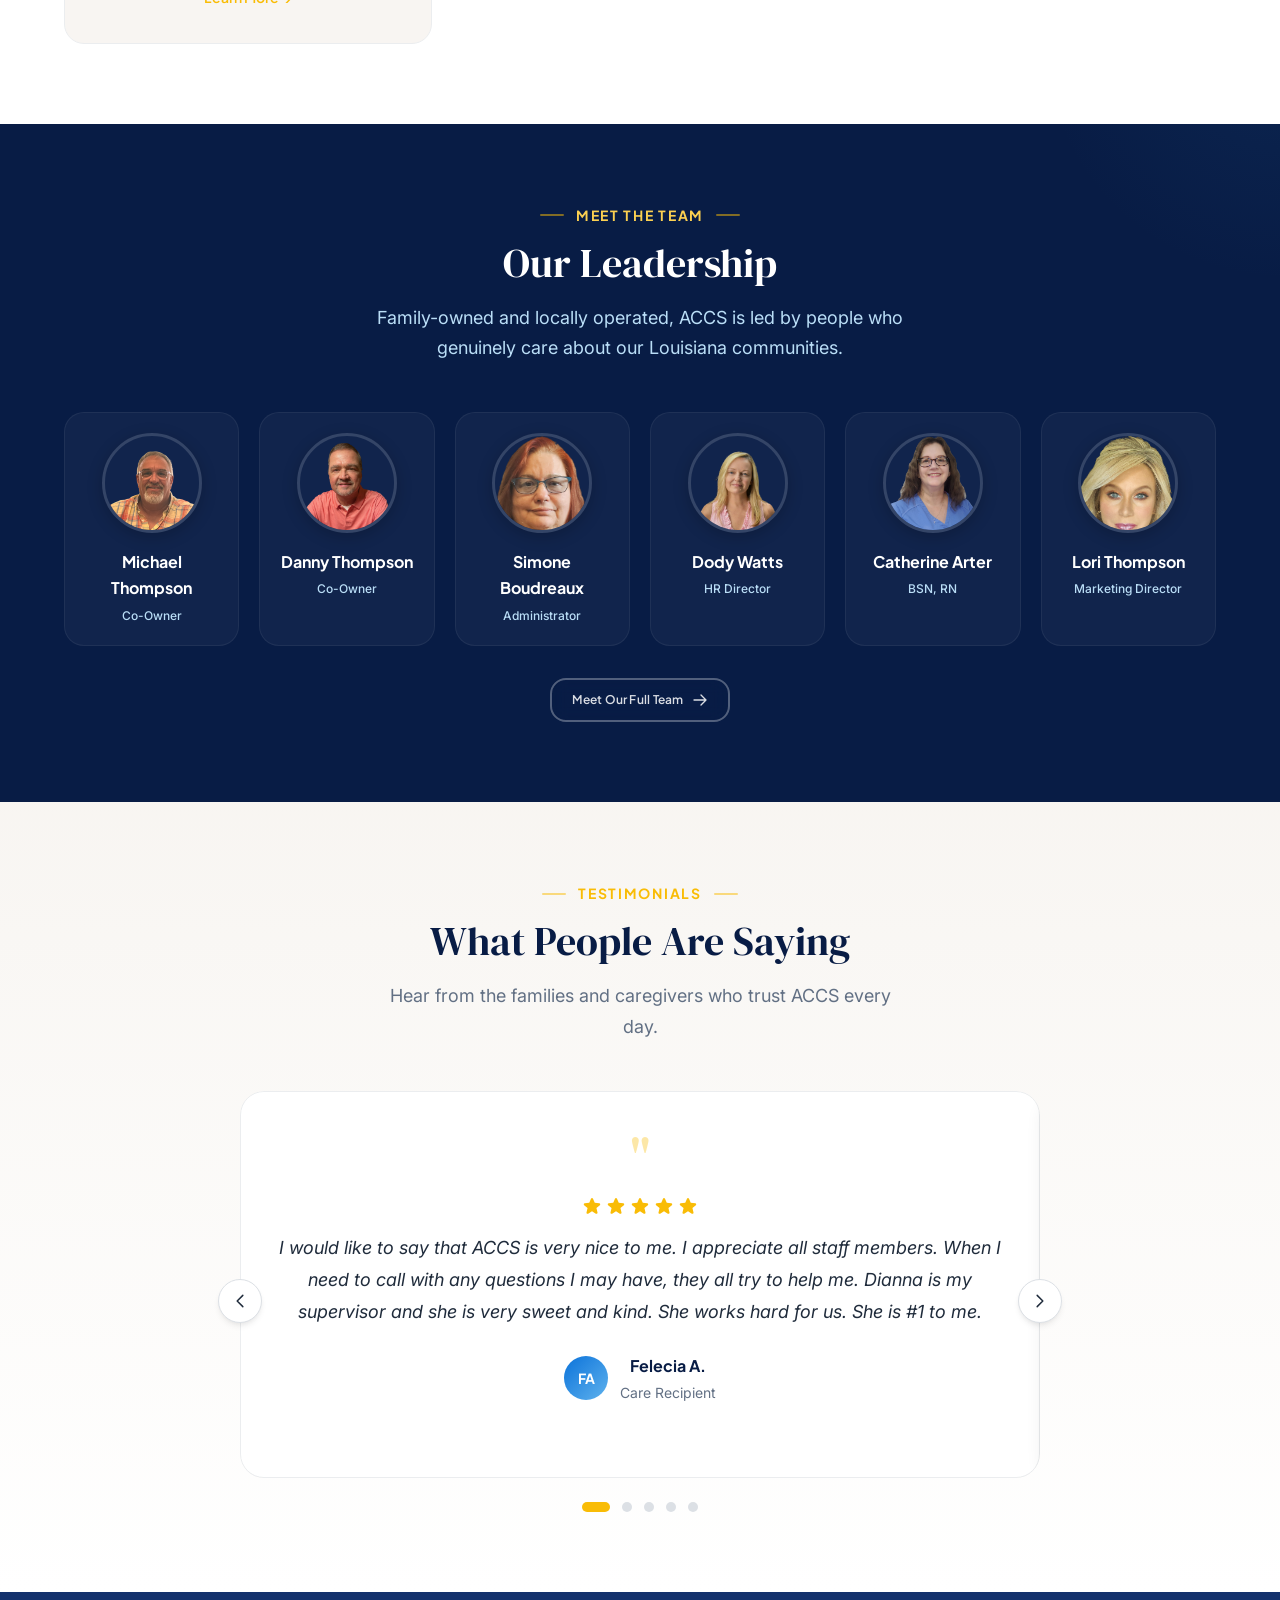
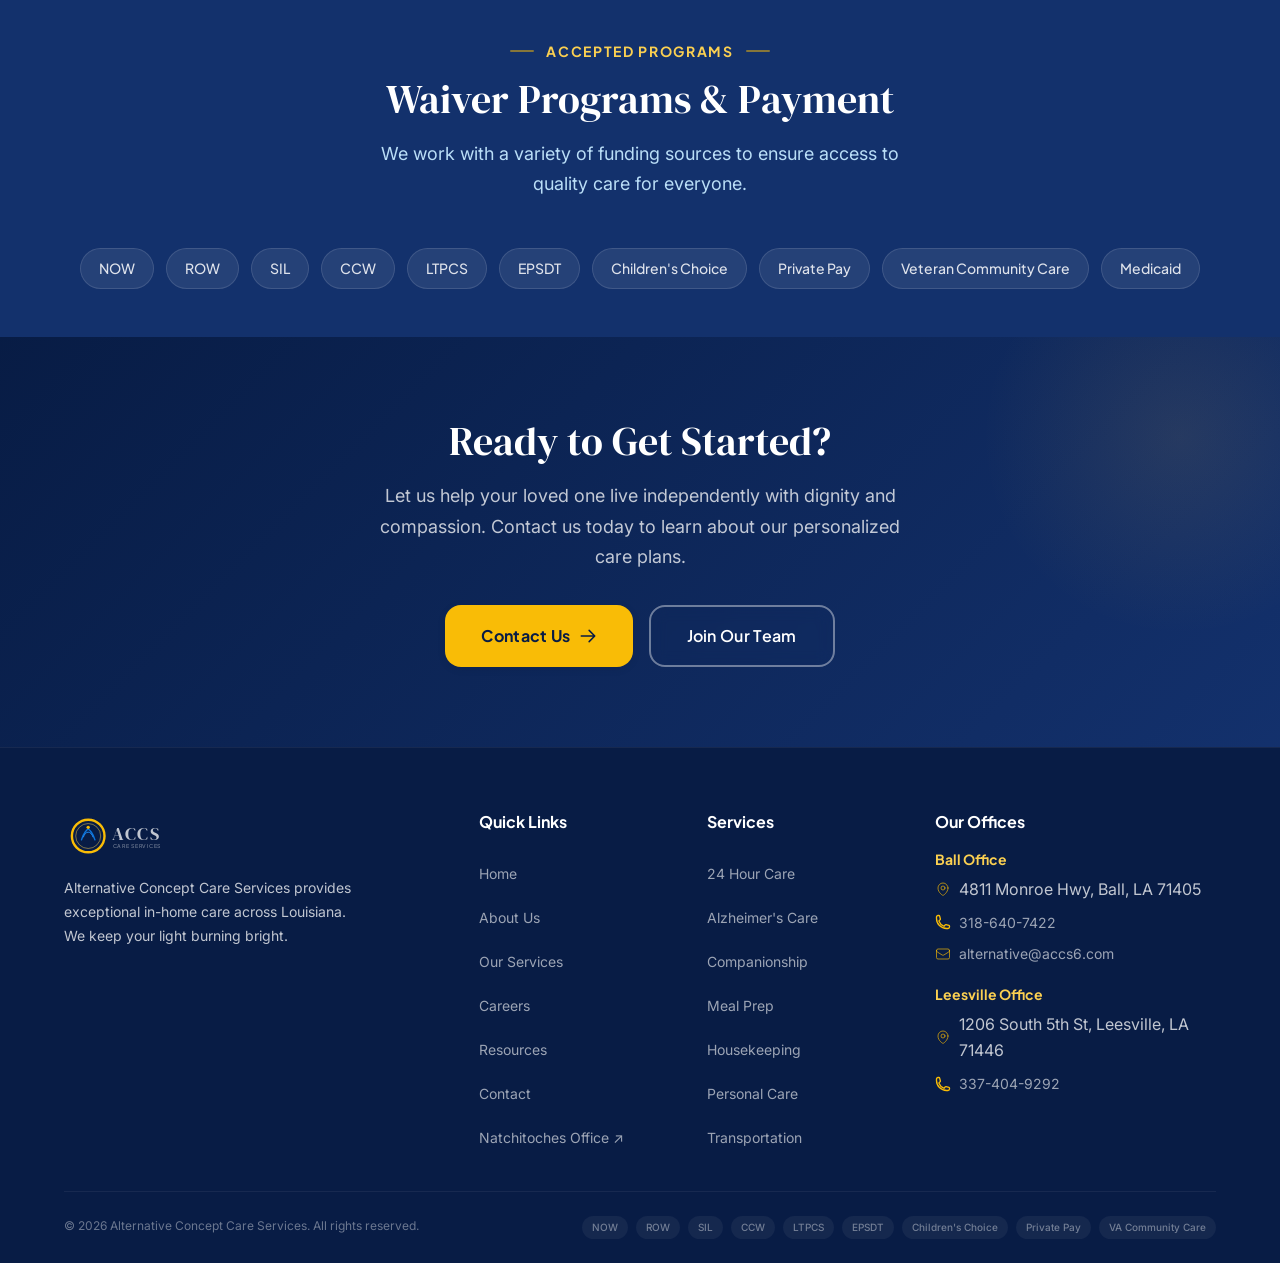
==== commit e0a235f1: "Mobile polish: scroll-aware header/FAB, 44px touch targets, real staff photos, PWA manifest, LocalBu" ====
--- a/index.html
+++ b/index.html
@@ -11,11 +11,66 @@
   
   <title>ACCS | We Keep Your Light Burning Bright — In-Home Care Services, Louisiana</title>
   
+  <link rel="manifest" href="manifest.json">
+  <link rel="apple-touch-icon" href="img/icon-192.png">
+  
   <link rel="preconnect" href="https://fonts.googleapis.com">
   <link rel="preconnect" href="https://fonts.gstatic.com" crossorigin>
 
   <link rel="stylesheet" href="css/index.css">
   <link rel="stylesheet" href="css/components.css">
+
+  <!-- LocalBusiness Structured Data -->
+  <script type="application/ld+json">
+  {
+    "@context": "https://schema.org",
+    "@type": "HomeHealthCareService",
+    "name": "Alternative Concept Care Services",
+    "alternateName": "ACCS",
+    "url": "https://www.accs6.com",
+    "telephone": "+1-318-640-7422",
+    "email": "alternative@accs6.com",
+    "description": "Family-owned in-home care services for elderly, disabled, and recovering adults across Louisiana. Available 24/7.",
+    "areaServed": {
+      "@type": "State",
+      "name": "Louisiana"
+    },
+    "priceRange": "$$",
+    "openingHoursSpecification": {
+      "@type": "OpeningHoursSpecification",
+      "dayOfWeek": ["Monday","Tuesday","Wednesday","Thursday","Friday","Saturday","Sunday"],
+      "opens": "00:00",
+      "closes": "23:59"
+    },
+    "location": [
+      {
+        "@type": "Place",
+        "name": "Ball Office",
+        "address": {
+          "@type": "PostalAddress",
+          "streetAddress": "4811 Monroe Hwy",
+          "addressLocality": "Ball",
+          "addressRegion": "LA",
+          "postalCode": "71405"
+        },
+        "telephone": "+1-318-640-7422"
+      },
+      {
+        "@type": "Place",
+        "name": "Leesville Office",
+        "address": {
+          "@type": "PostalAddress",
+          "streetAddress": "1206 South 5th St",
+          "addressLocality": "Leesville",
+          "addressRegion": "LA",
+          "postalCode": "71446"
+        },
+        "telephone": "+1-337-404-9292"
+      }
+    ],
+    "sameAs": []
+  }
+  </script>
 
   <style>
     /* Ripple effect */
@@ -106,7 +161,7 @@
     <div class="container">
       <div class="about-grid">
         <div class="about-image reveal">
-          <img src="assets/images/services-care.png" alt="Caregiver providing attentive in-home assistance">
+          <img src="assets/images/services-care.png" alt="Caregiver providing attentive in-home assistance" loading="lazy">
           <div class="about-image-badge">
             <div class="badge-number">24/7</div>
             <div class="badge-text">Always Available</div>
@@ -277,32 +332,32 @@
 
       <div class="team-scroll">
         <div class="team-card">
-          <div class="team-avatar">MT</div>
+          <img class="team-photo" src="img/team/michael-thompson.png" alt="Michael Thompson" loading="lazy">
           <div class="team-name">Michael Thompson</div>
           <div class="team-role">Co-Owner</div>
         </div>
         <div class="team-card">
-          <div class="team-avatar">DT</div>
+          <img class="team-photo" src="img/team/danny-thompson.png" alt="Danny Thompson" loading="lazy">
           <div class="team-name">Danny Thompson</div>
           <div class="team-role">Co-Owner</div>
         </div>
         <div class="team-card">
-          <div class="team-avatar">SB</div>
+          <img class="team-photo" src="img/team/simone-boudreaux.png" alt="Simone Boudreaux" loading="lazy">
           <div class="team-name">Simone Boudreaux</div>
           <div class="team-role">Administrator</div>
         </div>
         <div class="team-card">
-          <div class="team-avatar">DW</div>
+          <img class="team-photo" src="img/team/dody-watts.png" alt="Dody Watts" loading="lazy">
           <div class="team-name">Dody Watts</div>
           <div class="team-role">HR Director</div>
         </div>
         <div class="team-card">
-          <div class="team-avatar">CA</div>
+          <img class="team-photo" src="img/team/catherine-arter.png" alt="Catherine Arter" loading="lazy">
           <div class="team-name">Catherine Arter</div>
           <div class="team-role">BSN, RN</div>
         </div>
         <div class="team-card">
-          <div class="team-avatar">LT</div>
+          <img class="team-photo" src="img/team/lori-thompson.png" alt="Lori Thompson" loading="lazy">
           <div class="team-name">Lori Thompson</div>
           <div class="team-role">Marketing Director</div>
         </div>
--- a/css/index.css
+++ b/css/index.css
@@ -689,3 +689,32 @@
     padding: var(--space-20) 0;
   }
 }
+
+/* ── Accessibility: Reduced Motion ─────────────────────────────────────── */
+@media (prefers-reduced-motion: reduce) {
+  *,
+  *::before,
+  *::after {
+    animation-duration: 0.01ms !important;
+    animation-iteration-count: 1 !important;
+    transition-duration: 0.01ms !important;
+    scroll-behavior: auto !important;
+  }
+
+  .reveal {
+    opacity: 1;
+    transform: none;
+  }
+
+  .hero .hero-badge,
+  .hero .hero-title,
+  .hero .hero-subtitle,
+  .hero .hero-actions {
+    opacity: 1;
+    transform: none;
+  }
+
+  .hero-beacon {
+    display: none;
+  }
+}
--- a/css/components.css
+++ b/css/components.css
@@ -23,6 +23,17 @@
 
 .site-header.scrolled .header-inner {
   height: 60px;
+}
+
+.site-header.header-hidden {
+  transform: translateY(-100%);
+  pointer-events: none;
+}
+
+.fab-call.fab-hidden {
+  opacity: 0;
+  transform: scale(0.6) translateY(20px);
+  pointer-events: none;
 }
 
 .header-inner {
@@ -260,6 +271,10 @@
 }
 
 /* ── Hero Section ──────────────────────────────────────────────────────── */
+html {
+  overflow-x: hidden;
+}
+
 .hero {
   position: relative;
   min-height: 100vh;
@@ -395,7 +410,7 @@
 
   .hero-beacon {
     top: 5%;
-    right: -10%;
+    right: 5%;
     width: 200px;
     height: 200px;
   }
@@ -407,6 +422,14 @@
   .hero-actions .btn {
     width: 100%;
     justify-content: center;
+  }
+
+  .site-header {
+    --header-height: 52px;
+  }
+
+  .site-header.scrolled .header-inner {
+    height: 52px;
   }
 }
 
@@ -736,6 +759,17 @@
   object-fit: cover;
 }
 
+.team-photo {
+  width: 100px;
+  height: 100px;
+  border-radius: var(--radius-full);
+  margin: 0 auto var(--space-4);
+  object-fit: cover;
+  object-position: center top;
+  box-shadow: 0 4px 16px rgba(0, 0, 0, 0.2);
+  border: 3px solid rgba(255, 255, 255, 0.15);
+}
+
 .team-name {
   font-family: var(--font-heading);
   font-size: var(--text-base);
@@ -753,7 +787,7 @@
 @media (min-width: 768px) {
   .team-scroll {
     display: grid;
-    grid-template-columns: repeat(4, 1fr);
+    grid-template-columns: repeat(3, 1fr);
     gap: var(--space-5);
     overflow: visible;
     padding: 0;
@@ -767,7 +801,7 @@
 
 @media (min-width: 1024px) {
   .team-scroll {
-    grid-template-columns: repeat(5, 1fr);
+    grid-template-columns: repeat(6, 1fr);
   }
 }
 
@@ -879,6 +913,19 @@
   cursor: pointer;
   border: none;
   padding: 0;
+  /* 44px touch target with smaller visual dot */
+  position: relative;
+}
+
+.carousel-dot::before {
+  content: '';
+  position: absolute;
+  top: 50%;
+  left: 50%;
+  transform: translate(-50%, -50%);
+  width: 44px;
+  height: 44px;
+  border-radius: 50%;
 }
 
 .carousel-dot.active {
@@ -1041,6 +1088,9 @@
   display: block;
   font-size: var(--text-sm);
   padding: var(--space-2) 0;
+  min-height: 44px;
+  display: flex;
+  align-items: center;
   color: rgba(255, 255, 255, 0.6);
   transition: color var(--duration-fast);
 }
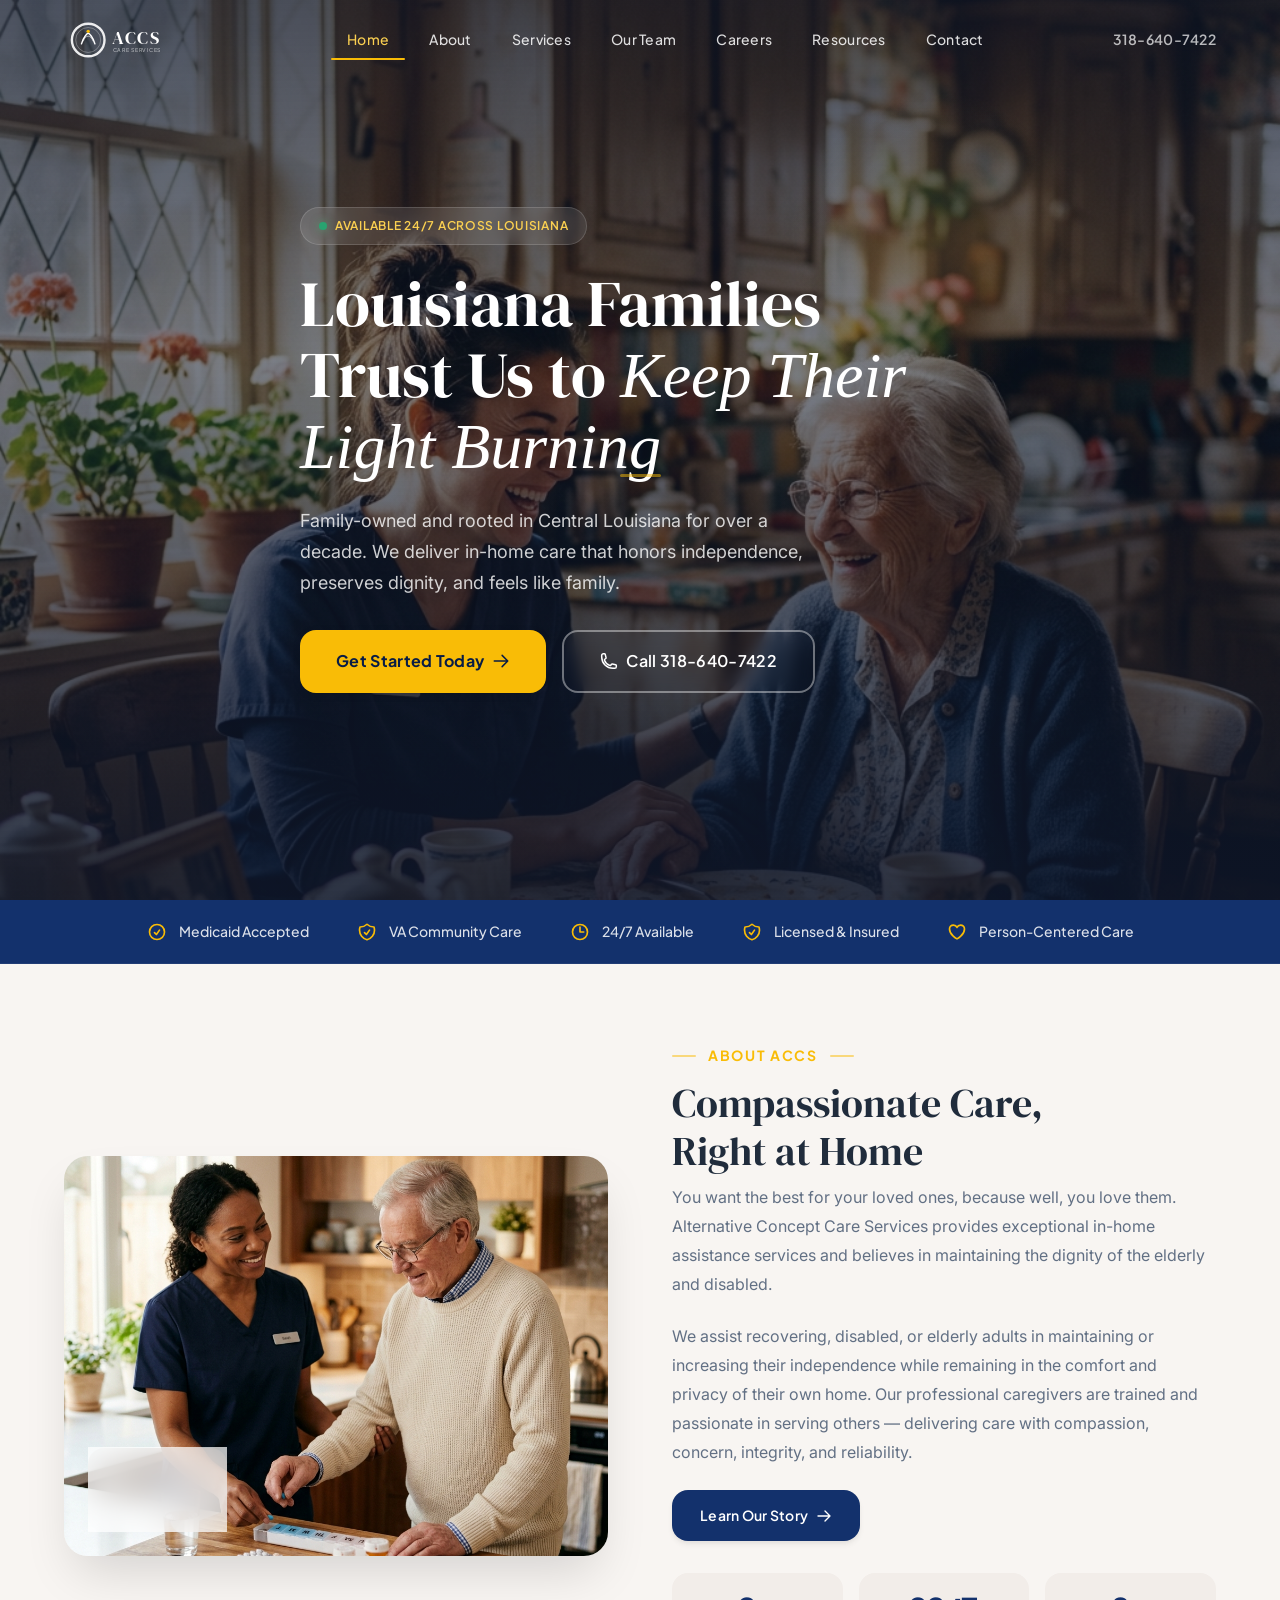
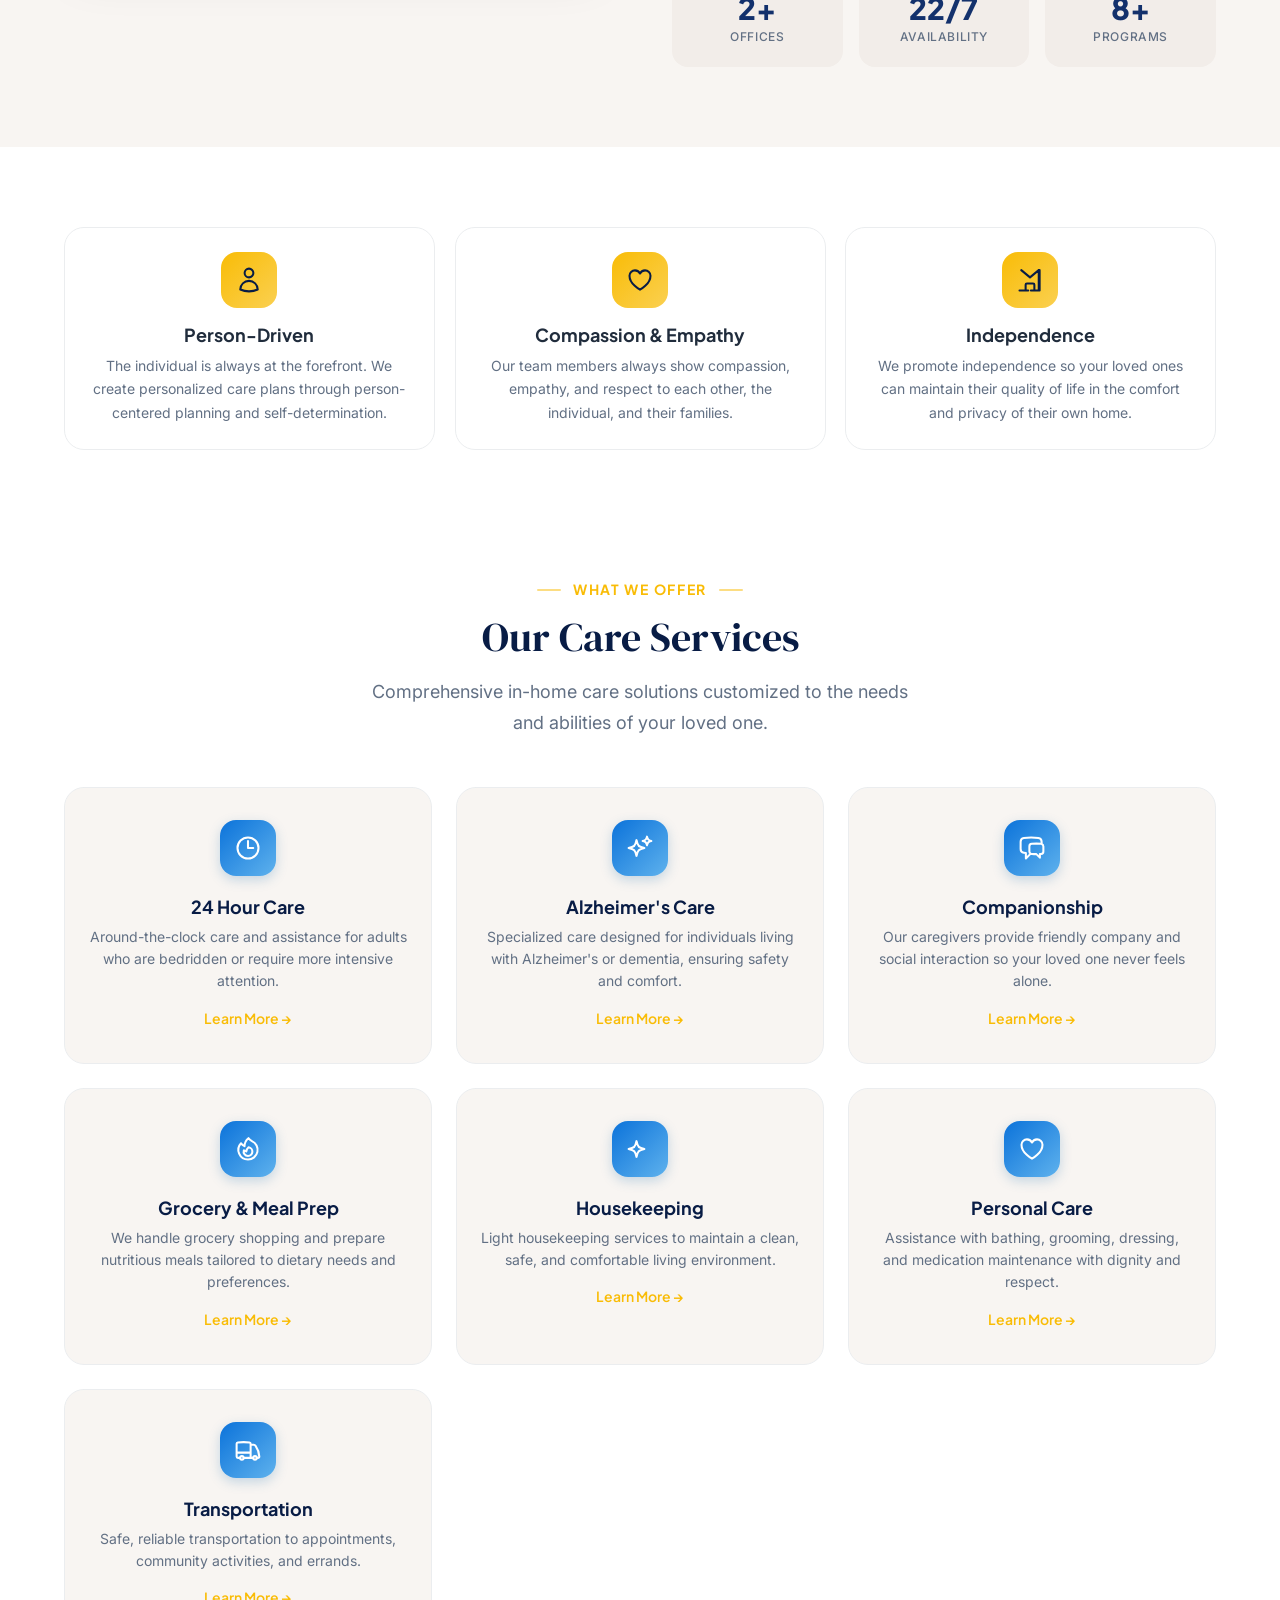
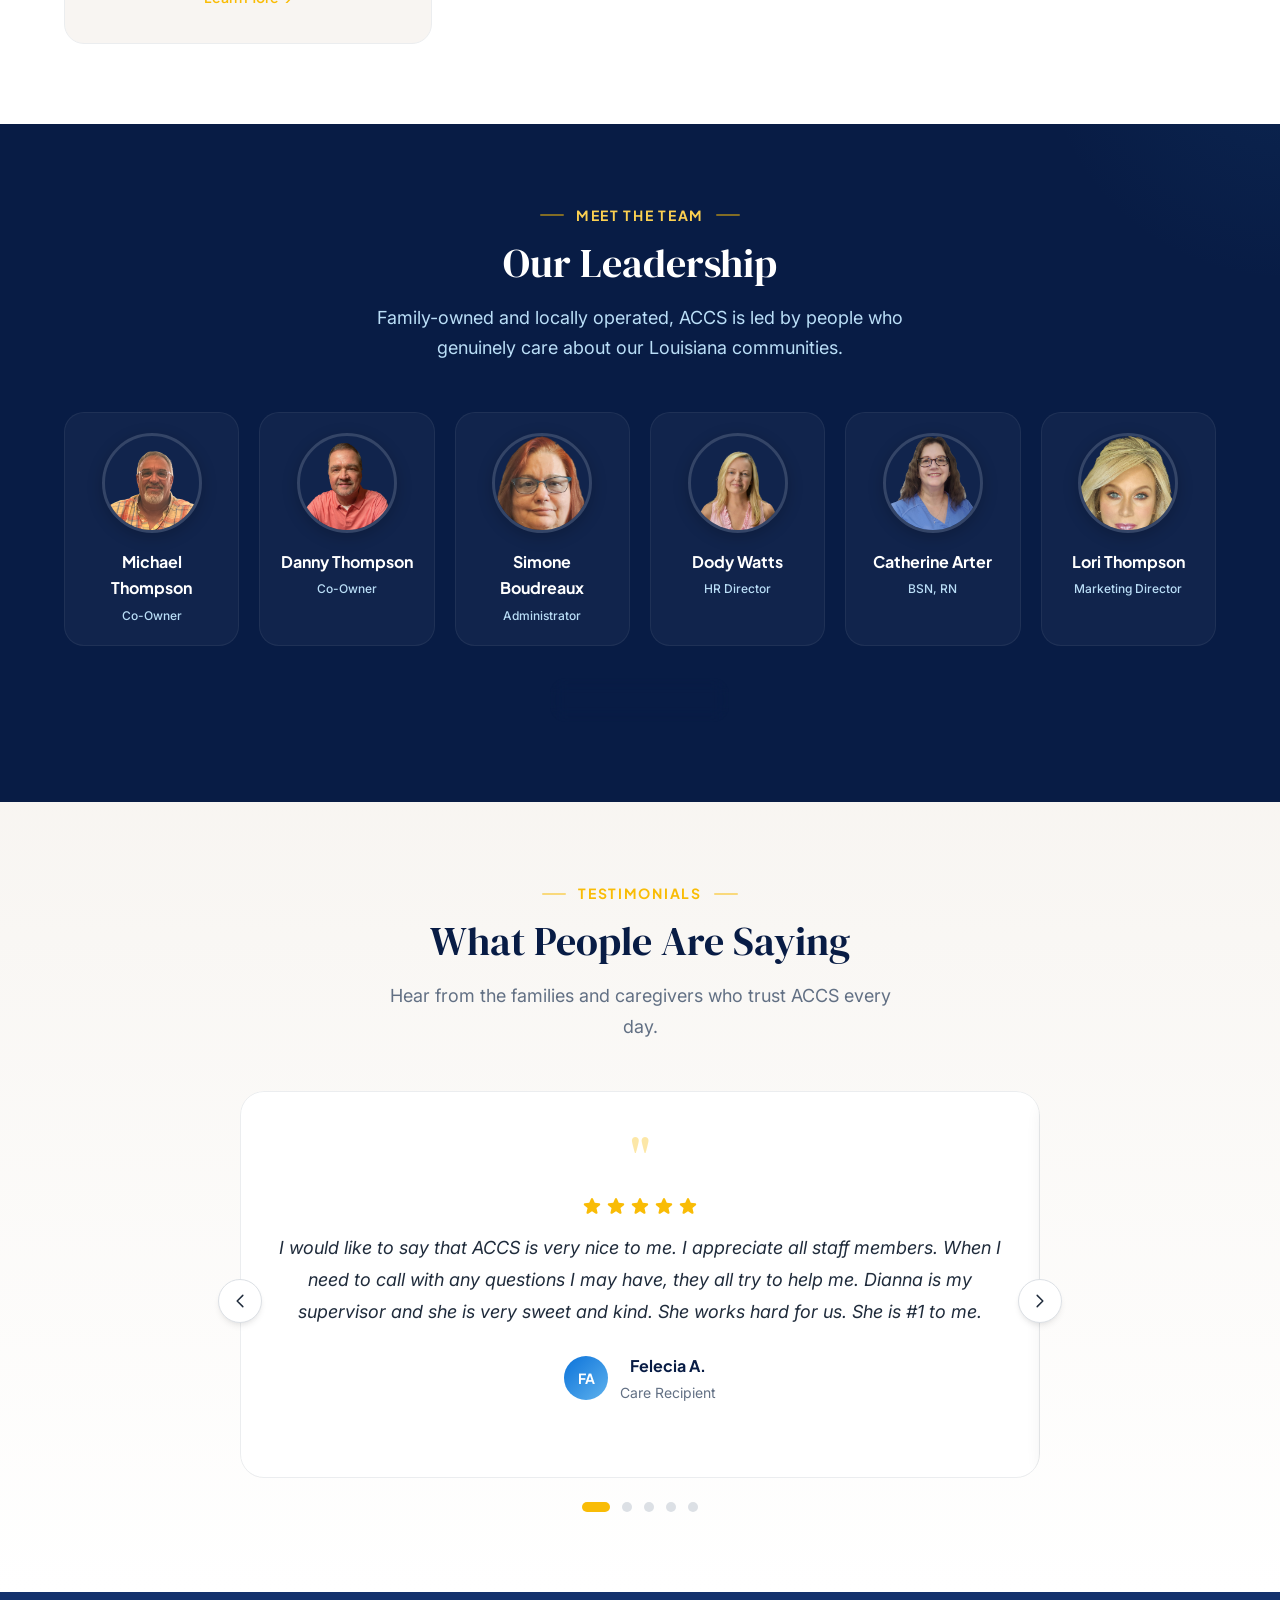
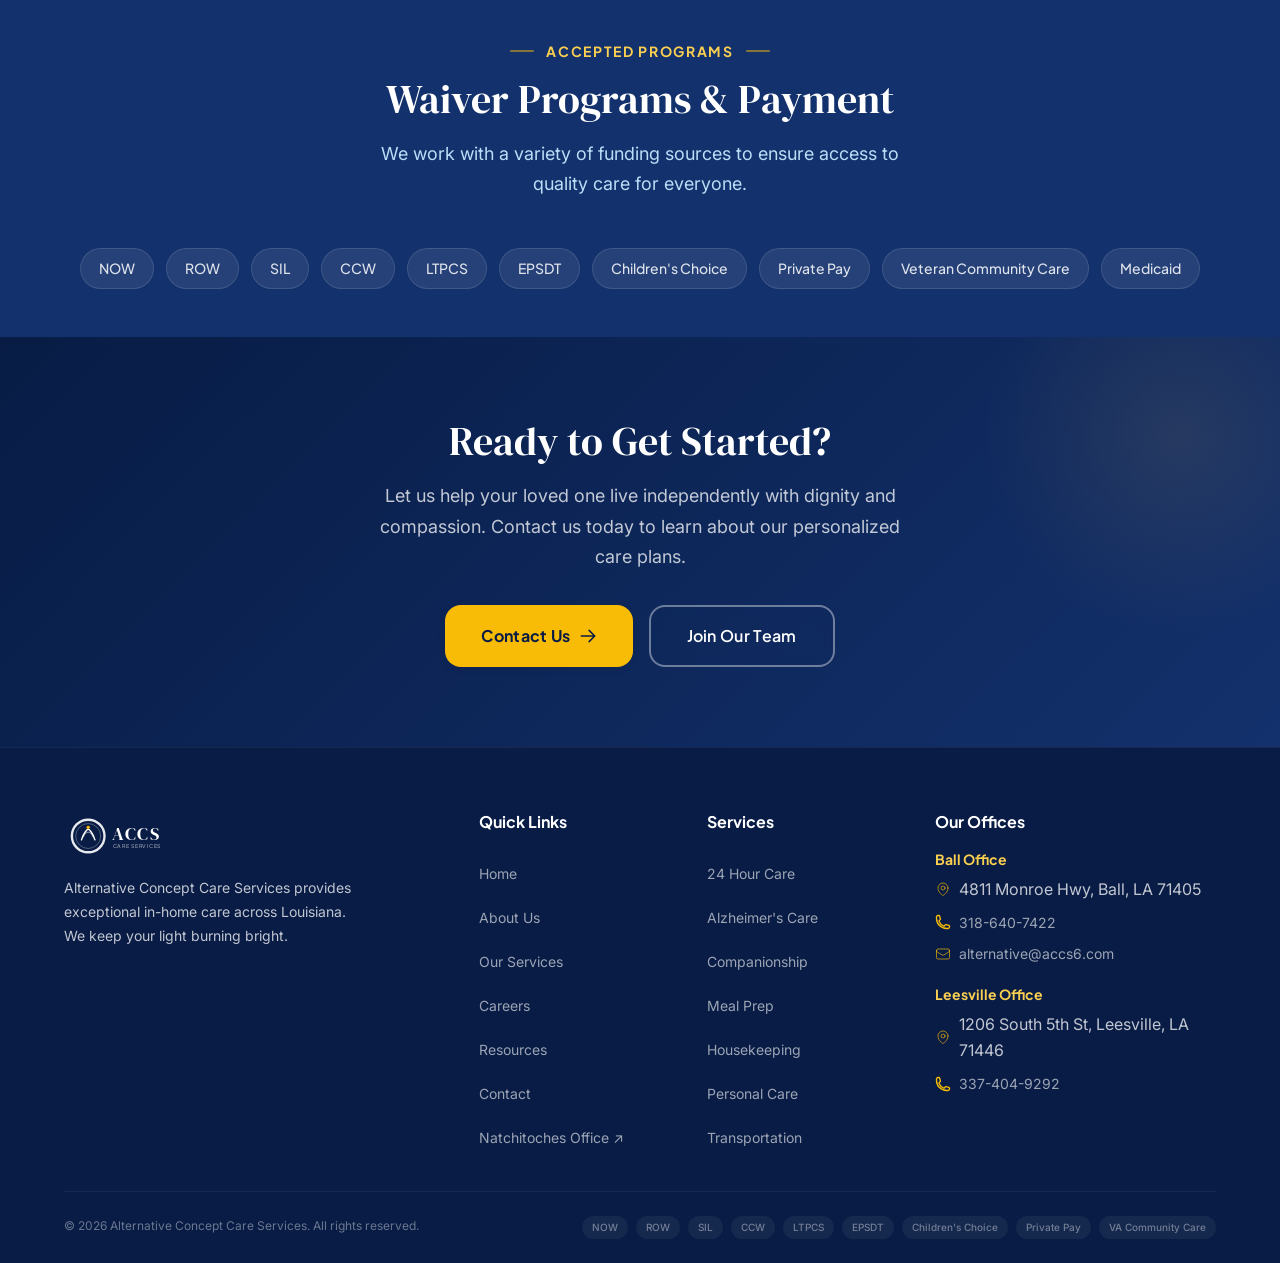
==== commit 95b3ba16: "Video backgrounds for hero and about, fix cramped mobile hero text, tighter copy" ====
--- a/index.html
+++ b/index.html
@@ -96,7 +96,9 @@
   <!-- ═══════ HERO SECTION ═══════ -->
   <section class="hero" id="hero">
     <div class="hero-bg">
-      <img src="assets/images/hero-care.png" alt="Compassionate caregiver sharing a warm moment with elderly client in a Louisiana home" loading="eager">
+      <video autoplay muted loop playsinline poster="assets/images/hero-care.png">
+        <source src="assets/images/hero-video.mp4" type="video/mp4">
+      </video>
     </div>
     <div class="hero-overlay"></div>
     <div class="hero-beacon"></div>
@@ -112,7 +114,7 @@
       </h1>
       
       <p class="hero-subtitle">
-        For over a decade, ACCS has been the name Central Louisiana families count on. Family-owned and deeply rooted in our communities, we deliver in-home care that honors independence, preserves dignity, and feels like family — because to us, it is.
+        Family-owned and rooted in Central Louisiana for over a decade. We deliver in-home care that honors independence, preserves dignity, and feels like family.
       </p>
 
       <div class="hero-actions">
@@ -161,7 +163,9 @@
     <div class="container">
       <div class="about-grid">
         <div class="about-image reveal">
-          <img src="assets/images/services-care.png" alt="Caregiver providing attentive in-home assistance" loading="lazy">
+          <video autoplay muted loop playsinline poster="assets/images/services-care.png" class="about-video">
+            <source src="assets/images/about-video.mp4" type="video/mp4">
+          </video>
           <div class="about-image-badge">
             <div class="badge-number">24/7</div>
             <div class="badge-text">Always Available</div>
--- a/css/index.css
+++ b/css/index.css
@@ -663,12 +663,8 @@
    xl: 1280px — large desktops
 */
 
-/* Bottom bar spacing for mobile */
+/* Mobile spacing */
 @media (max-width: 767px) {
-  body {
-    padding-bottom: calc(var(--tab-bar-height) + env(safe-area-inset-bottom, 0px));
-  }
-  
   .section {
     padding: var(--space-12) 0;
   }
--- a/css/components.css
+++ b/css/components.css
@@ -53,6 +53,12 @@
   align-items: center;
   gap: var(--space-3);
   z-index: 10;
+  color: var(--white);
+  transition: color var(--duration-base) var(--ease-out);
+}
+
+.site-header.scrolled .logo {
+  color: var(--navy-deep);
 }
 
 .logo-icon {
@@ -239,7 +245,7 @@
 /* ── Mobile Floating Call Button ───────────────────────────────────────── */
 .fab-call {
   position: fixed;
-  bottom: calc(var(--tab-bar-height) + env(safe-area-inset-bottom, 0px) + 16px);
+  bottom: calc(env(safe-area-inset-bottom, 0px) + 16px);
   right: 16px;
   width: 56px;
   height: 56px;
@@ -291,7 +297,8 @@
   z-index: 0;
 }
 
-.hero-bg img {
+.hero-bg img,
+.hero-bg video {
   width: 100%;
   height: 100%;
   object-fit: cover;
@@ -405,7 +412,16 @@
   }
   
   .hero-content {
-    padding: var(--space-8) 0 var(--space-12);
+    padding: var(--space-8) var(--space-5) var(--space-12);
+  }
+
+  .hero-title {
+    font-size: clamp(1.75rem, 7vw, 2.5rem);
+    line-height: 1.15;
+  }
+
+  .hero-subtitle {
+    font-size: var(--text-base);
   }
 
   .hero-beacon {
@@ -498,7 +514,8 @@
   box-shadow: var(--shadow-2xl);
 }
 
-.about-image img {
+.about-image img,
+.about-image video {
   width: 100%;
   height: 400px;
   object-fit: cover;
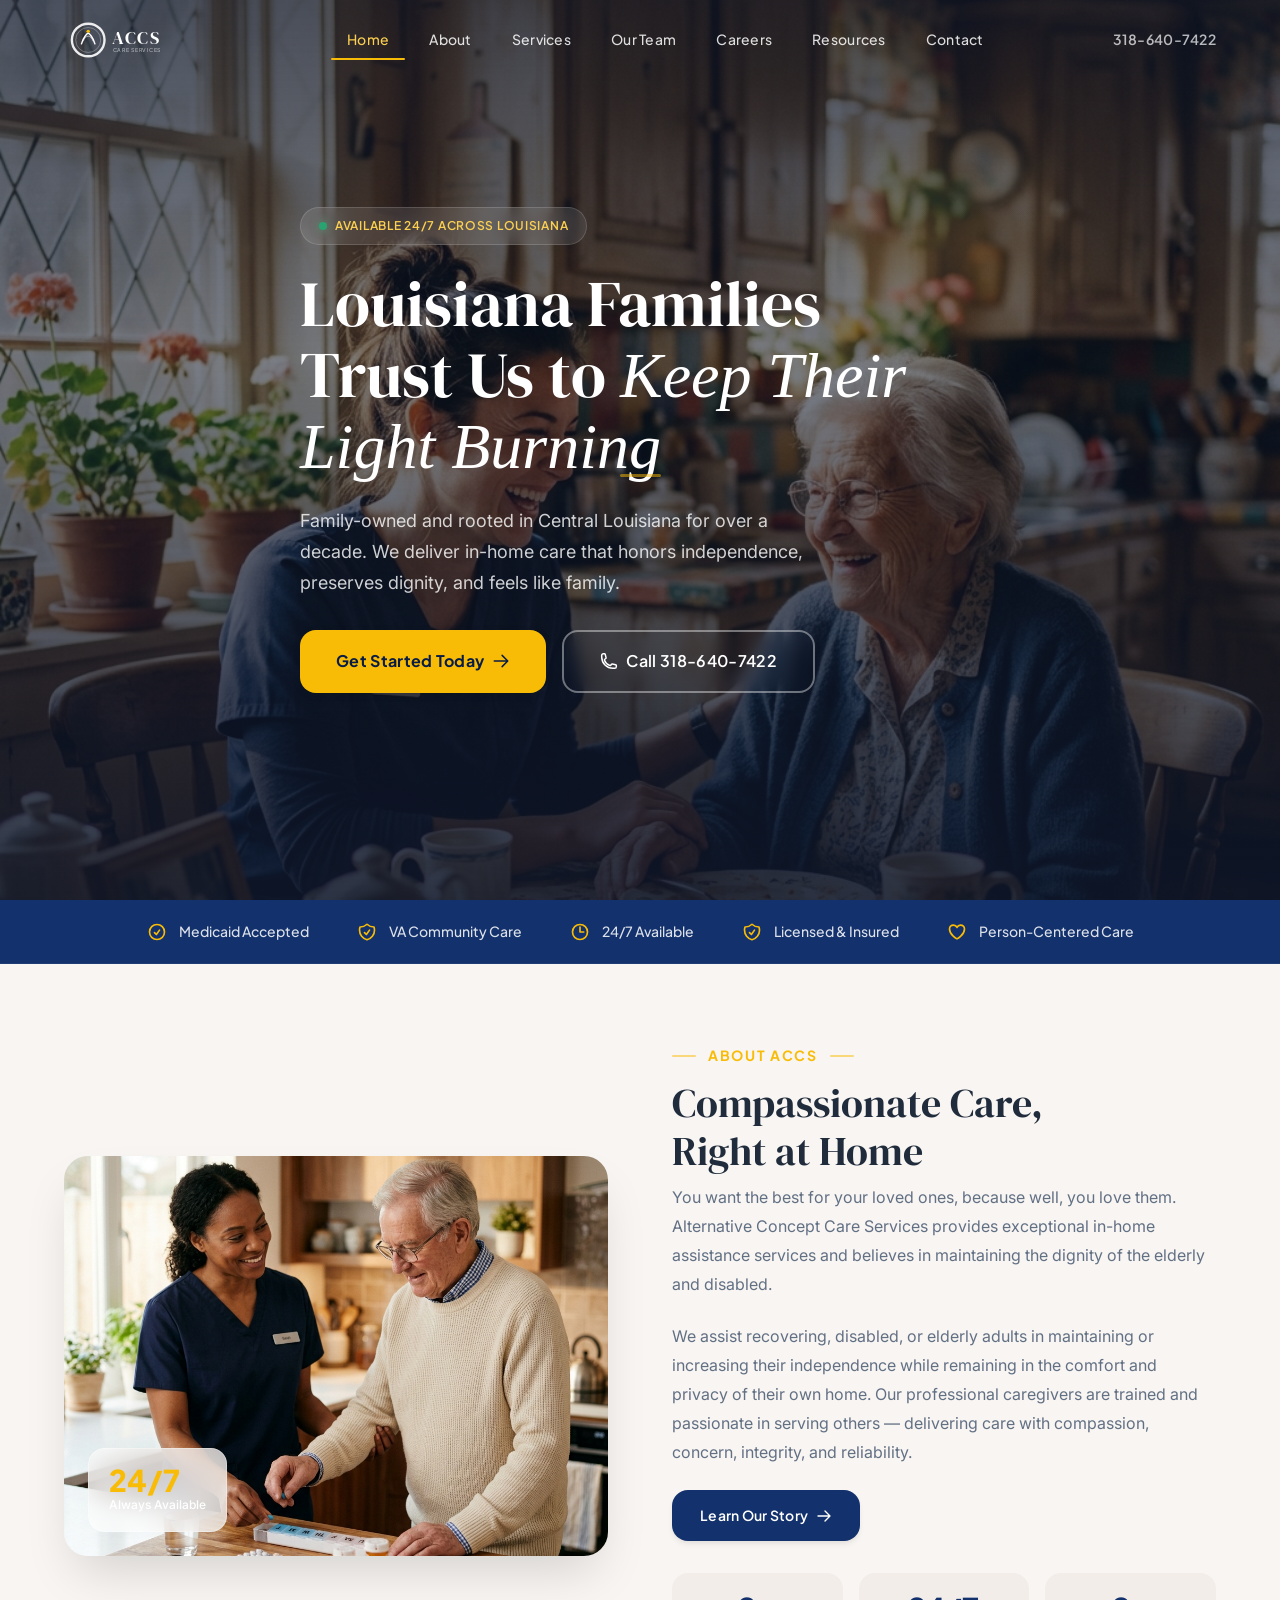
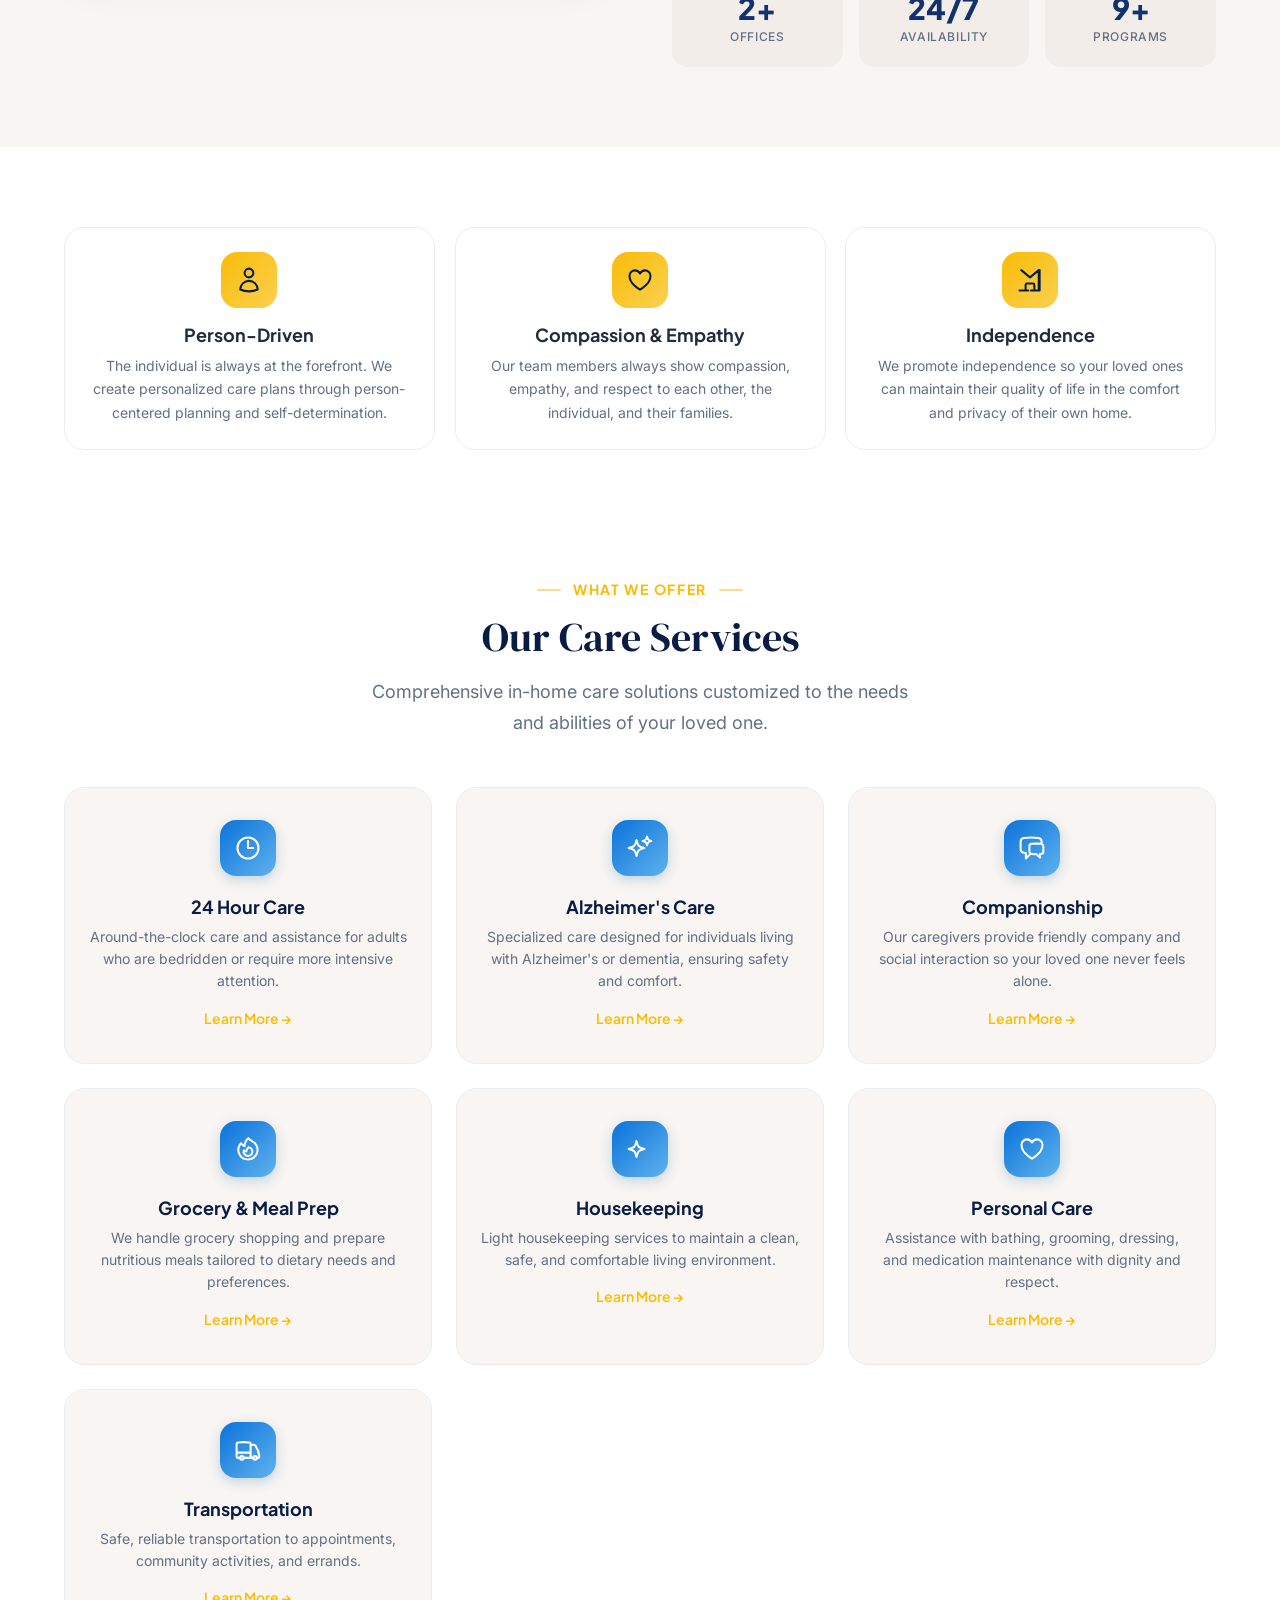
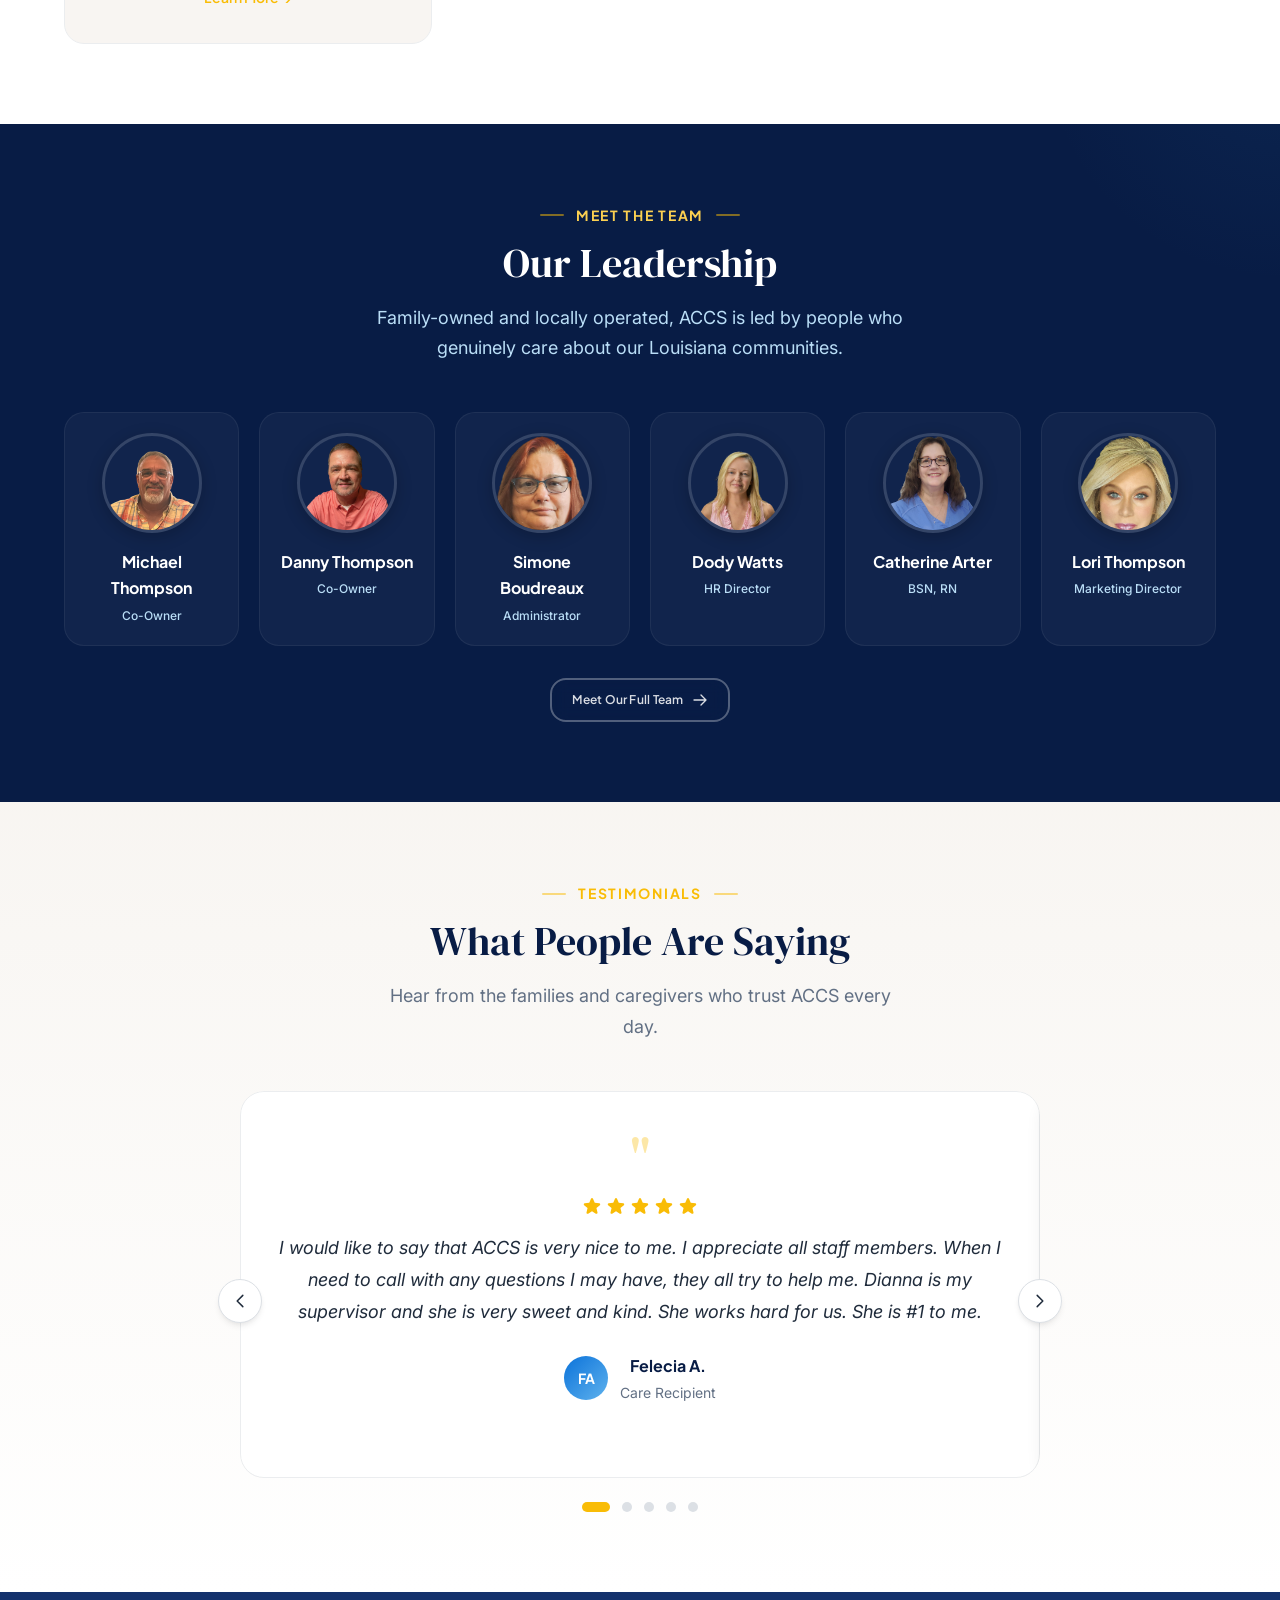
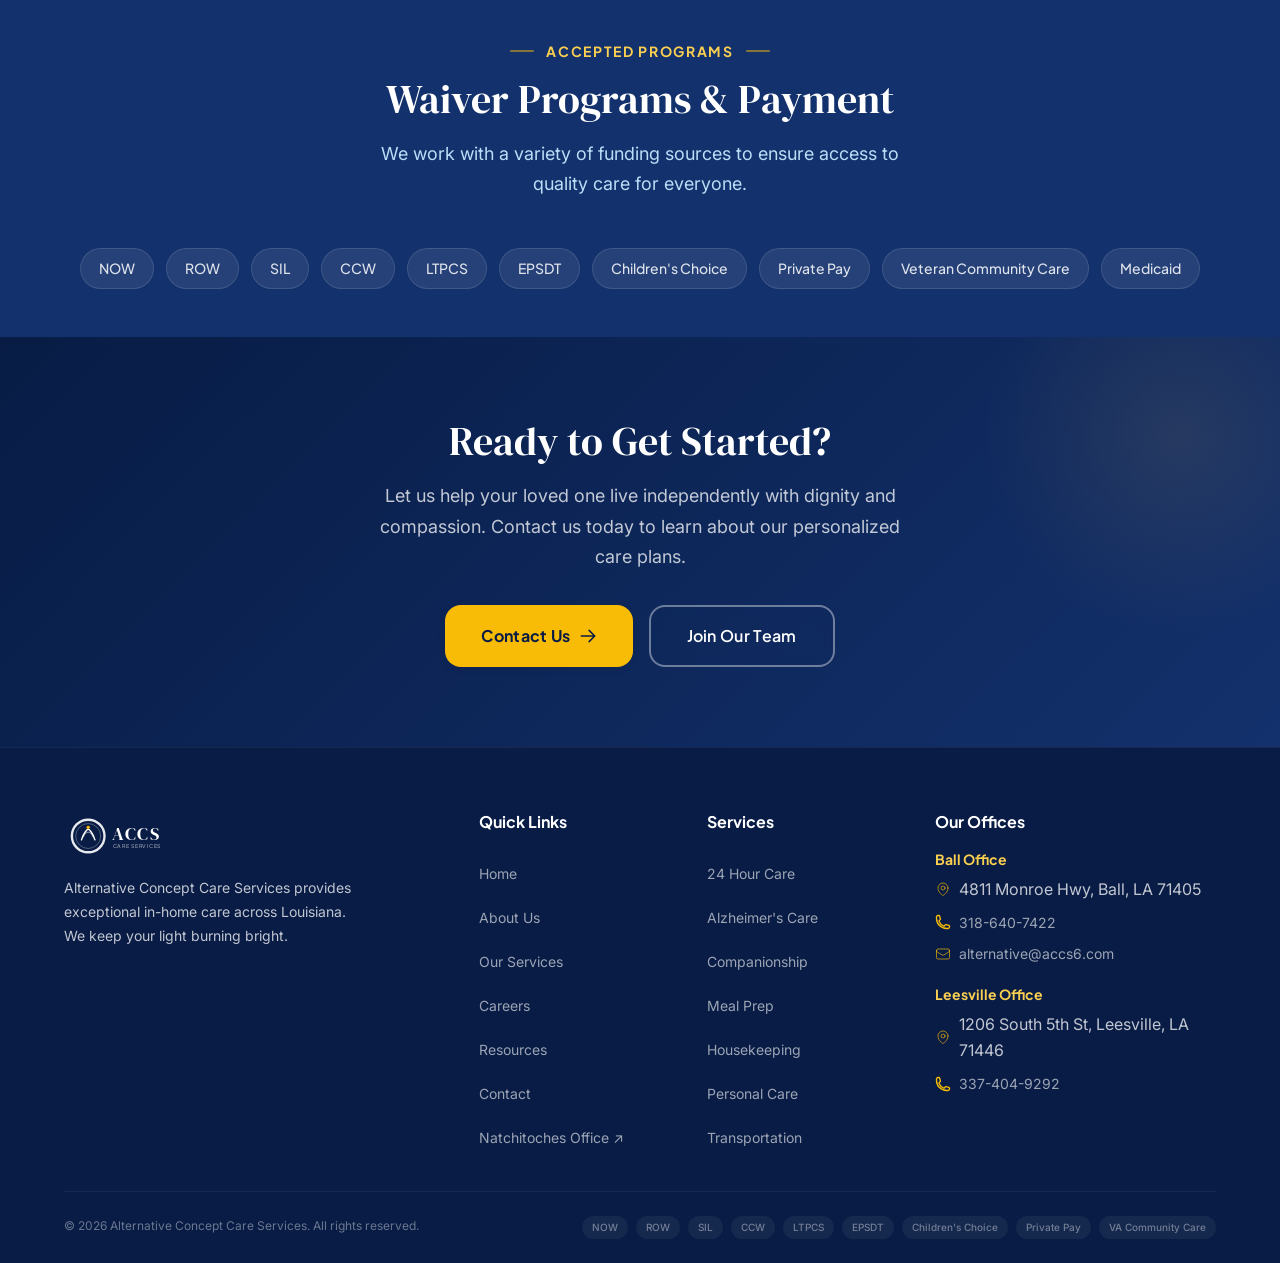
==== commit 28c5ff54: "Remove PWA manifest and app install banner" ====
--- a/index.html
+++ b/index.html
@@ -3,17 +3,11 @@
 <head>
   <meta charset="UTF-8">
   <meta name="viewport" content="width=device-width, initial-scale=1.0, viewport-fit=cover">
-  <meta name="apple-mobile-web-app-capable" content="yes">
-  <meta name="apple-mobile-web-app-status-bar-style" content="black-translucent">
   <meta name="theme-color" content="#0f172a">
   <meta name="description" content="Alternative Concept Care Services provides exceptional in-home care for elderly, disabled, and recovering adults across Louisiana. Available 24/7 — Medicaid, VA, and private pay accepted.">
   <meta name="keywords" content="home care, in-home care, Louisiana, elderly care, disabled care, Medicaid, VA Community Care, personal care, companionship">
   
   <title>ACCS | We Keep Your Light Burning Bright — In-Home Care Services, Louisiana</title>
-  
-  <link rel="manifest" href="manifest.json">
-  <link rel="apple-touch-icon" href="img/icon-192.png">
-  
   <link rel="preconnect" href="https://fonts.googleapis.com">
   <link rel="preconnect" href="https://fonts.gstatic.com" crossorigin>
 
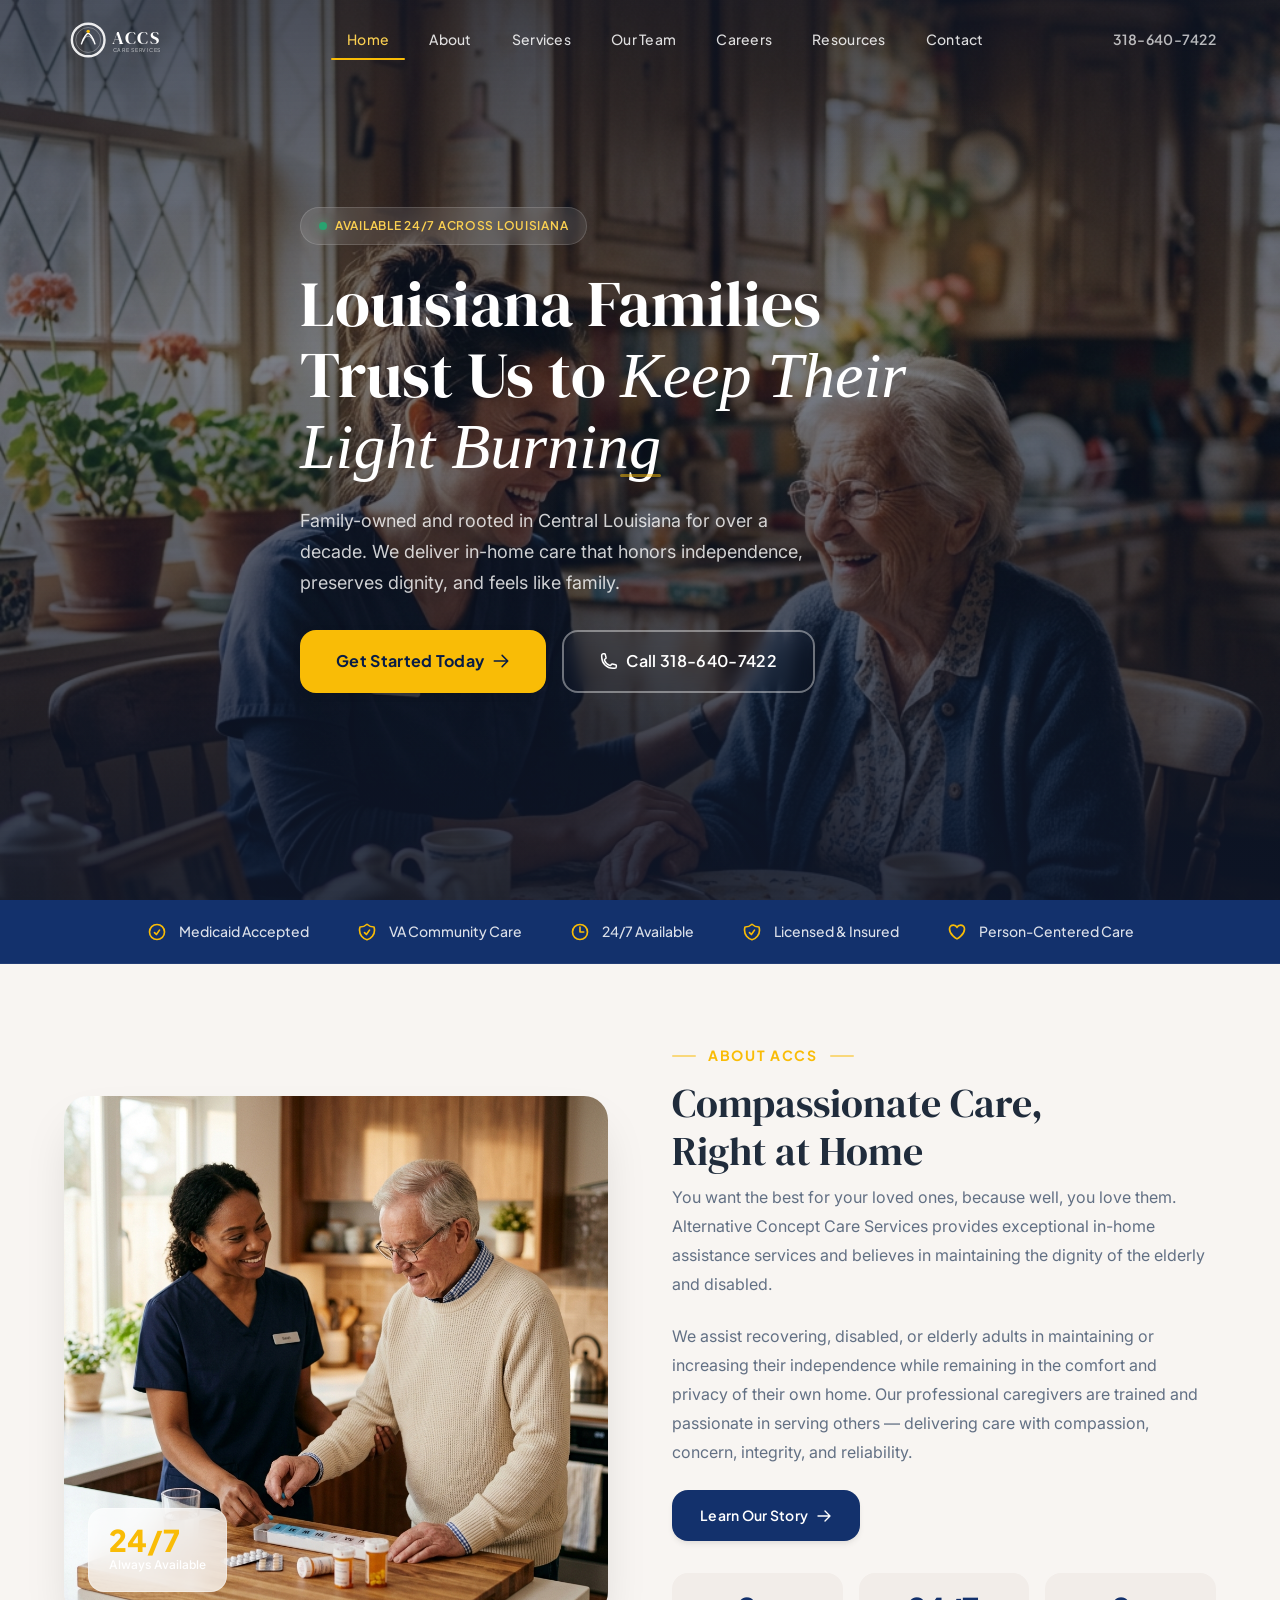
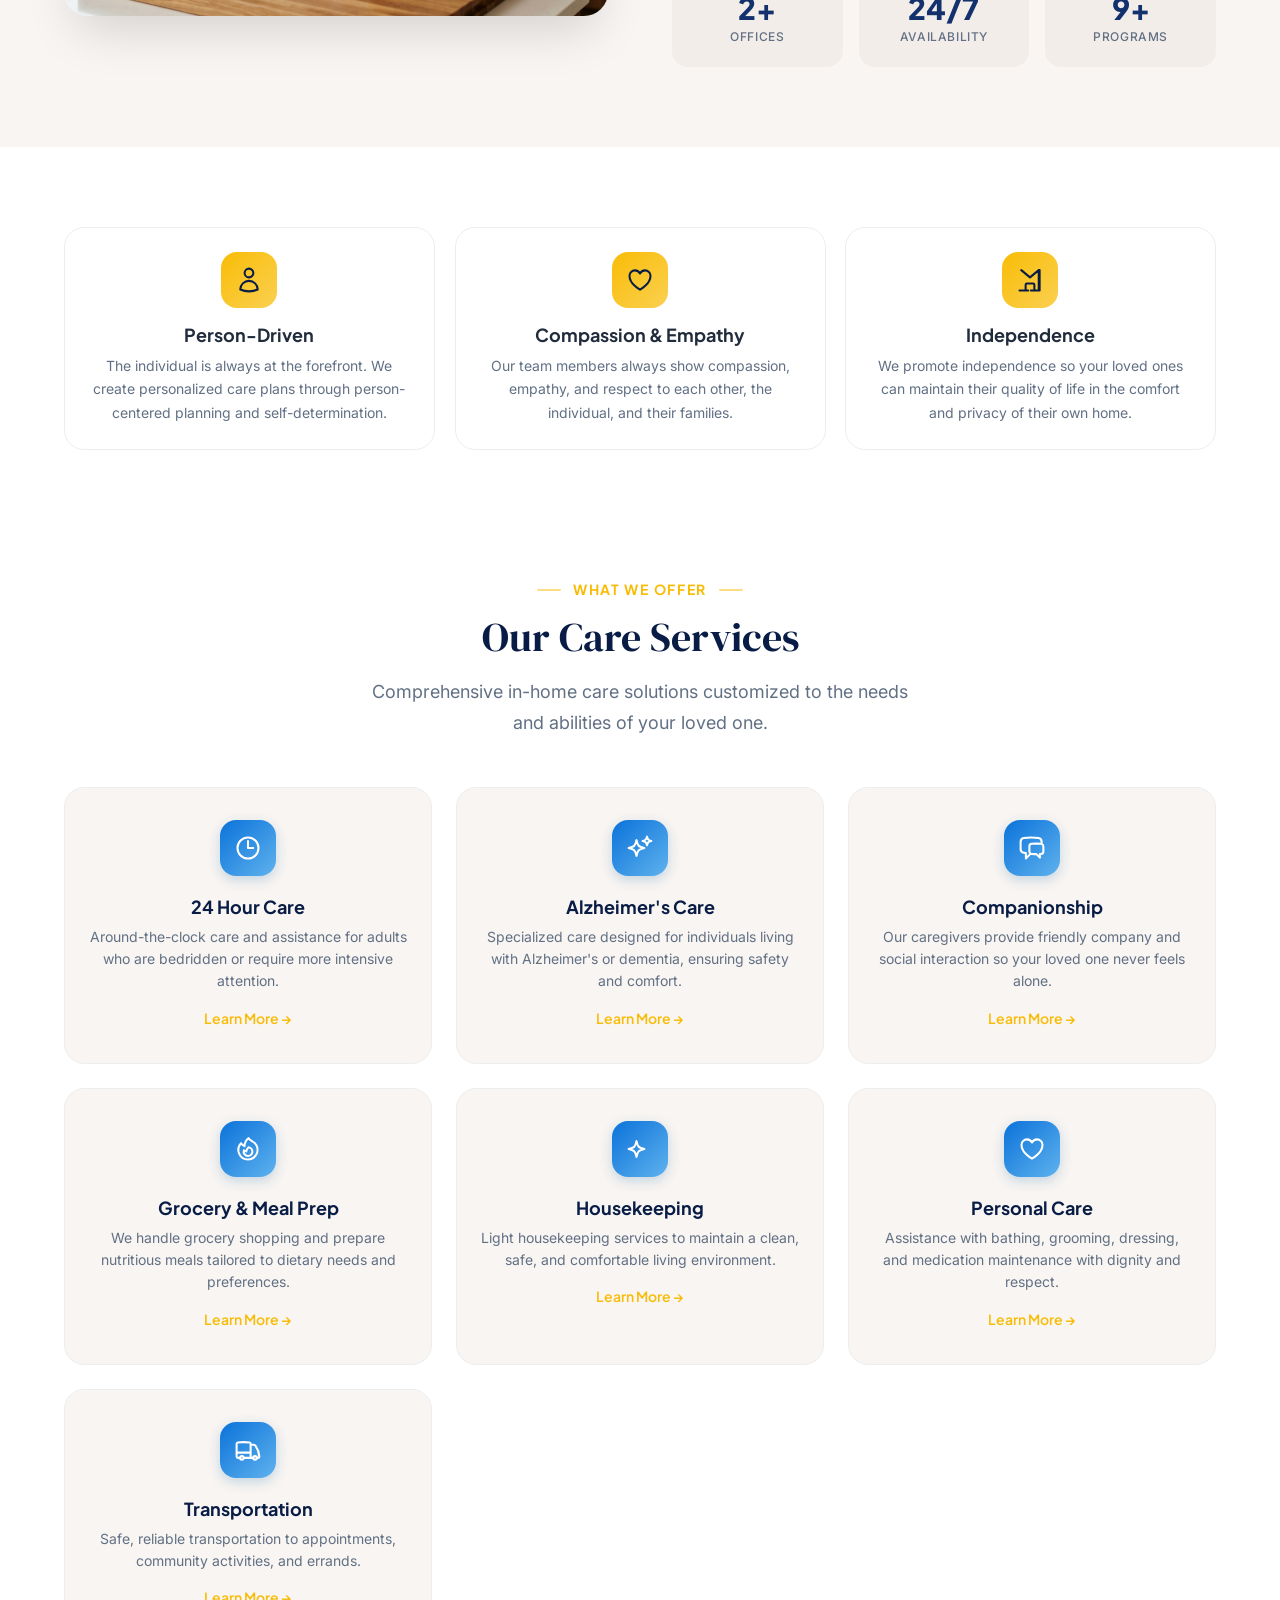
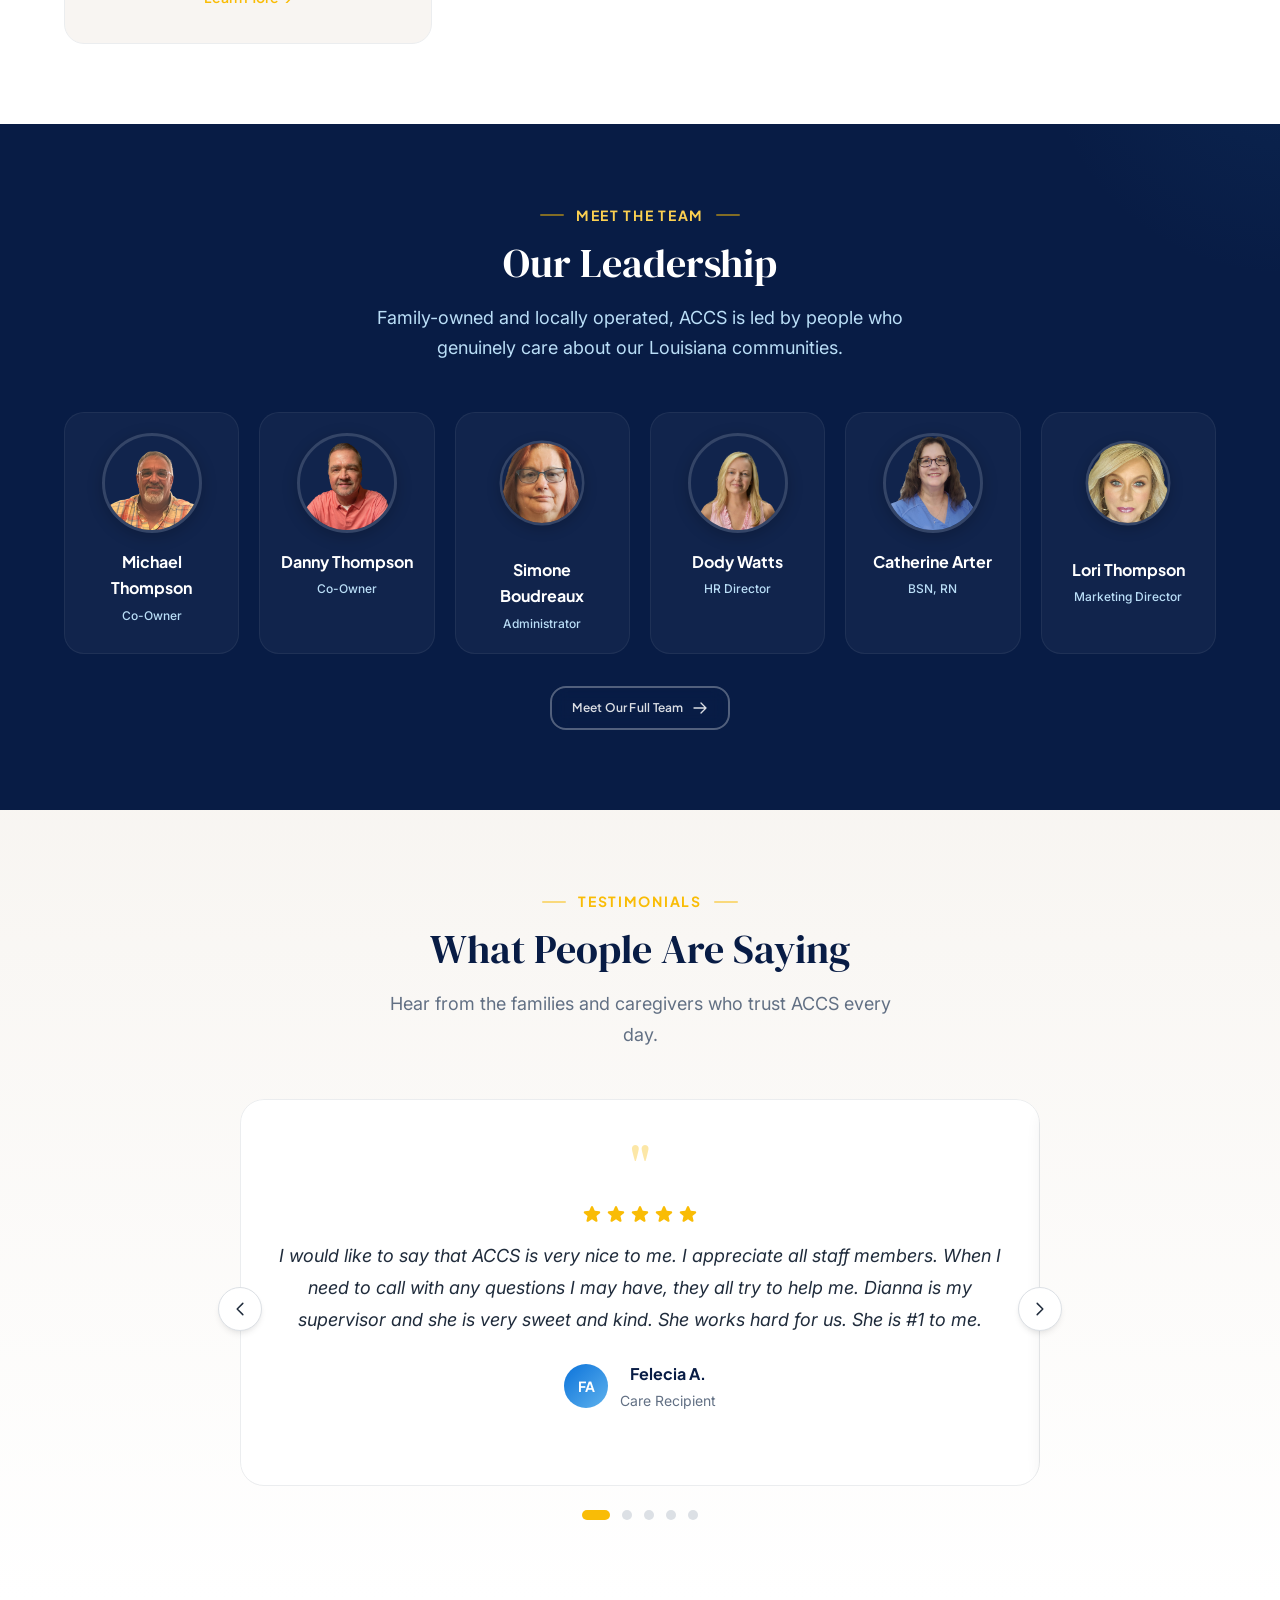
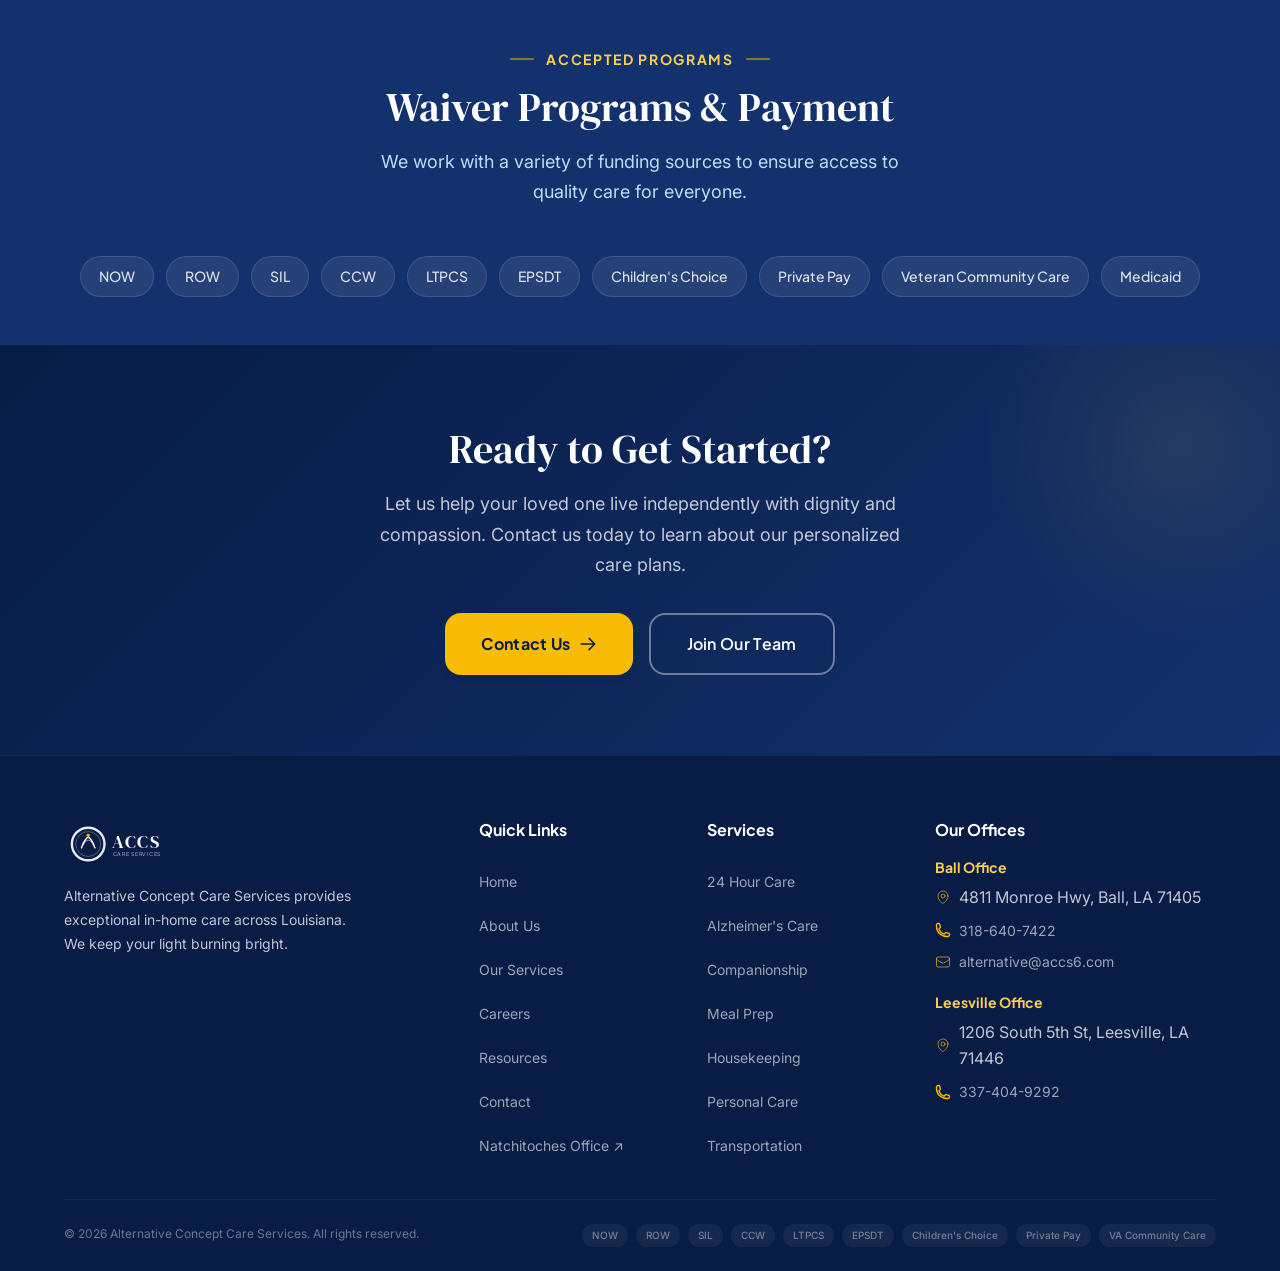
==== commit b3ef5bab: "Restore about section image, zoom out Simone and Lori team photos" ====
--- a/index.html
+++ b/index.html
@@ -157,9 +157,7 @@
     <div class="container">
       <div class="about-grid">
         <div class="about-image reveal">
-          <video autoplay muted loop playsinline poster="assets/images/services-care.png" class="about-video">
-            <source src="assets/images/about-video.mp4" type="video/mp4">
-          </video>
+          <img src="assets/images/services-care.png" alt="Caregiver providing attentive in-home assistance" loading="lazy">
           <div class="about-image-badge">
             <div class="badge-number">24/7</div>
             <div class="badge-text">Always Available</div>
@@ -340,7 +338,7 @@
           <div class="team-role">Co-Owner</div>
         </div>
         <div class="team-card">
-          <img class="team-photo" src="img/team/simone-boudreaux.png" alt="Simone Boudreaux" loading="lazy">
+          <img class="team-photo team-photo-wide" src="img/team/simone-boudreaux.png" alt="Simone Boudreaux" loading="lazy">
           <div class="team-name">Simone Boudreaux</div>
           <div class="team-role">Administrator</div>
         </div>
@@ -355,7 +353,7 @@
           <div class="team-role">BSN, RN</div>
         </div>
         <div class="team-card">
-          <img class="team-photo" src="img/team/lori-thompson.png" alt="Lori Thompson" loading="lazy">
+          <img class="team-photo team-photo-wide" src="img/team/lori-thompson.png" alt="Lori Thompson" loading="lazy">
           <div class="team-name">Lori Thompson</div>
           <div class="team-role">Marketing Director</div>
         </div>
--- a/css/components.css
+++ b/css/components.css
@@ -787,6 +787,13 @@
   border: 3px solid rgba(255, 255, 255, 0.15);
 }
 
+.team-photo-wide {
+  object-fit: cover;
+  object-position: center 15%;
+  transform: scale(0.85);
+  margin-bottom: calc(var(--space-4) + 8px);
+}
+
 .team-name {
   font-family: var(--font-heading);
   font-size: var(--text-base);
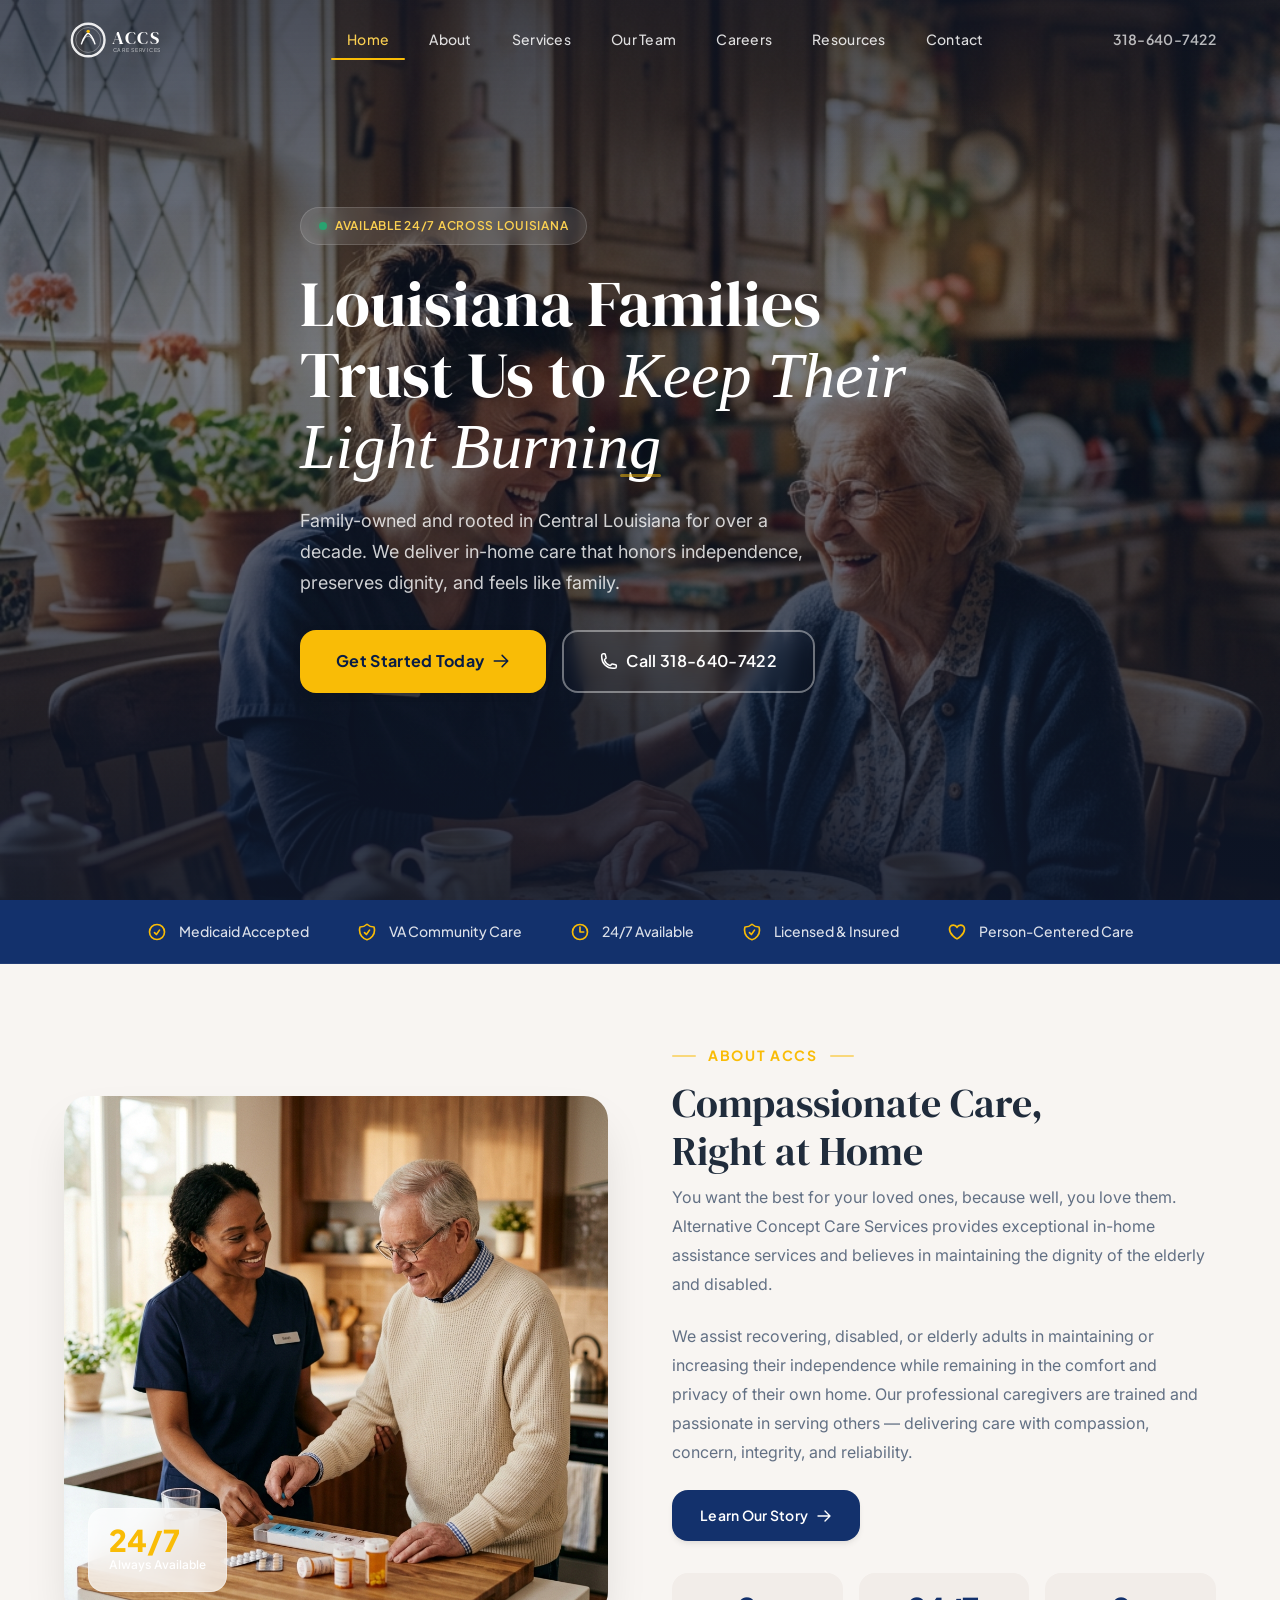
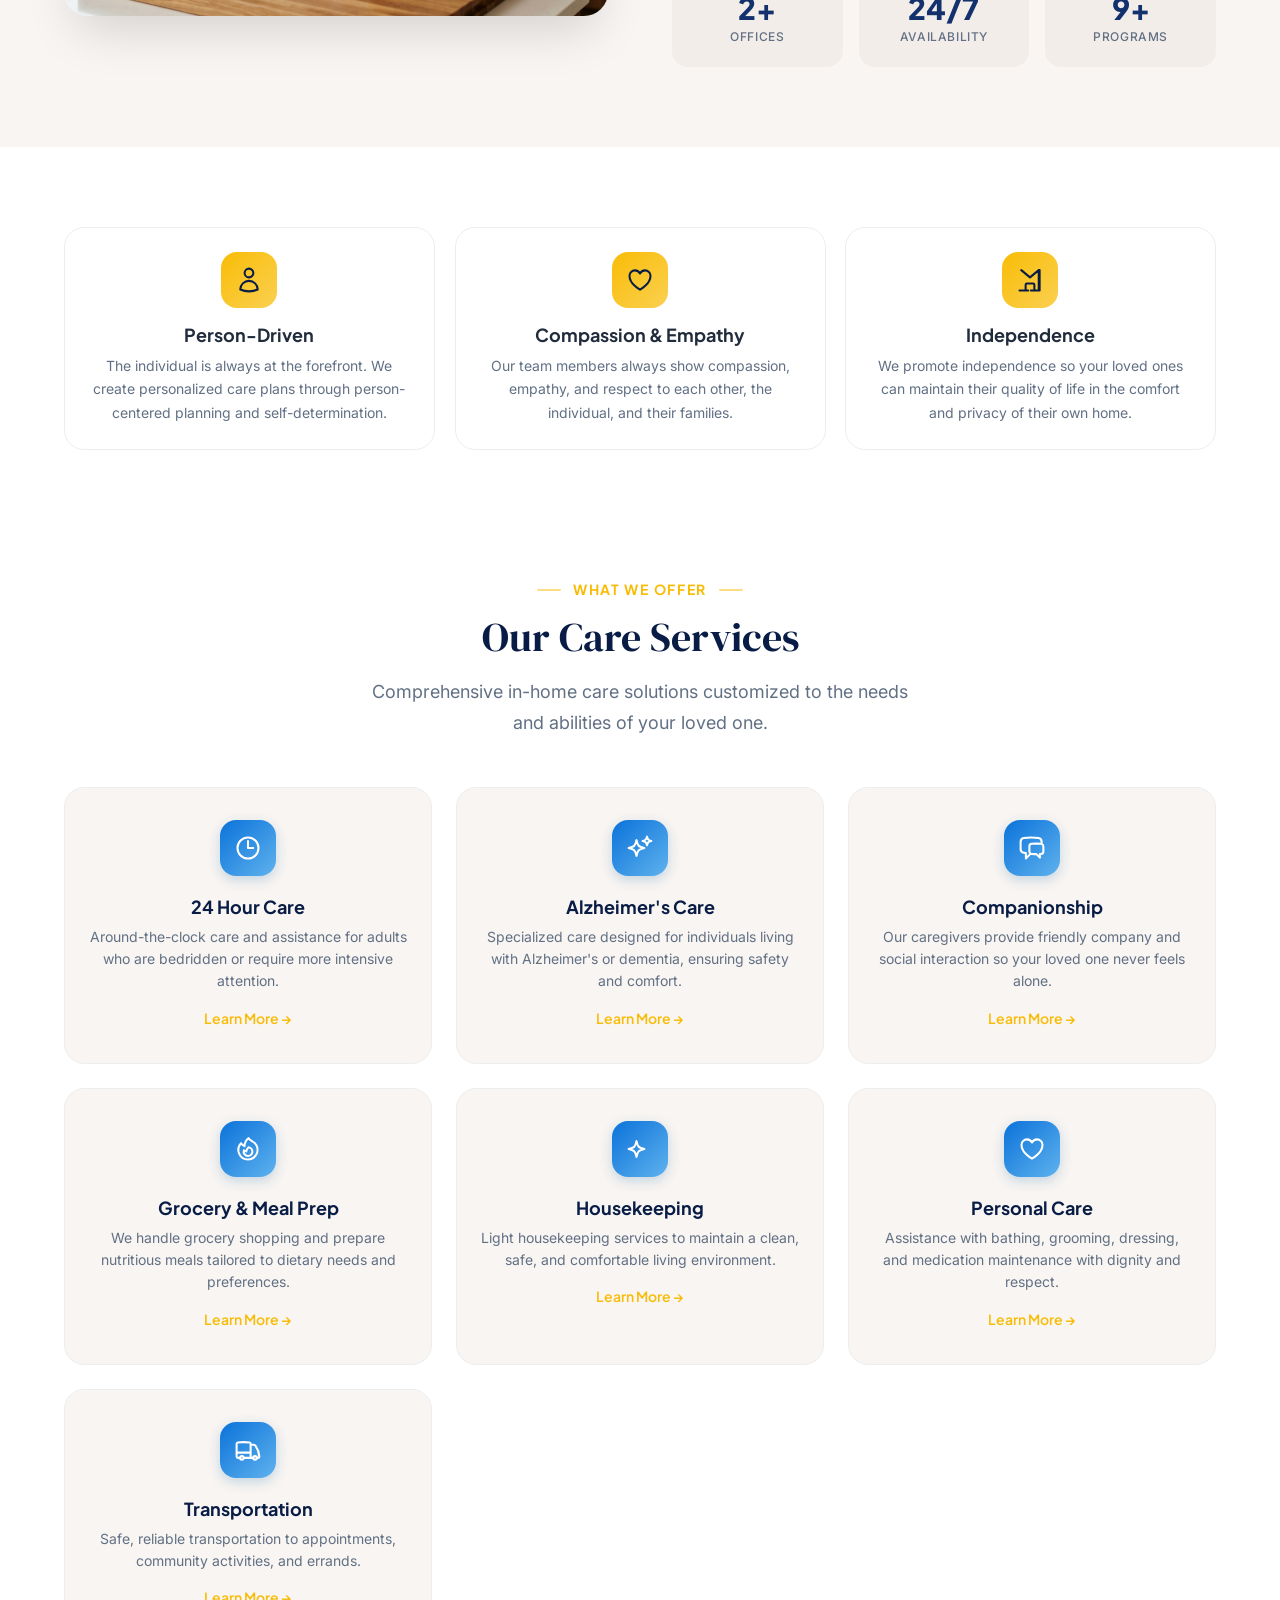
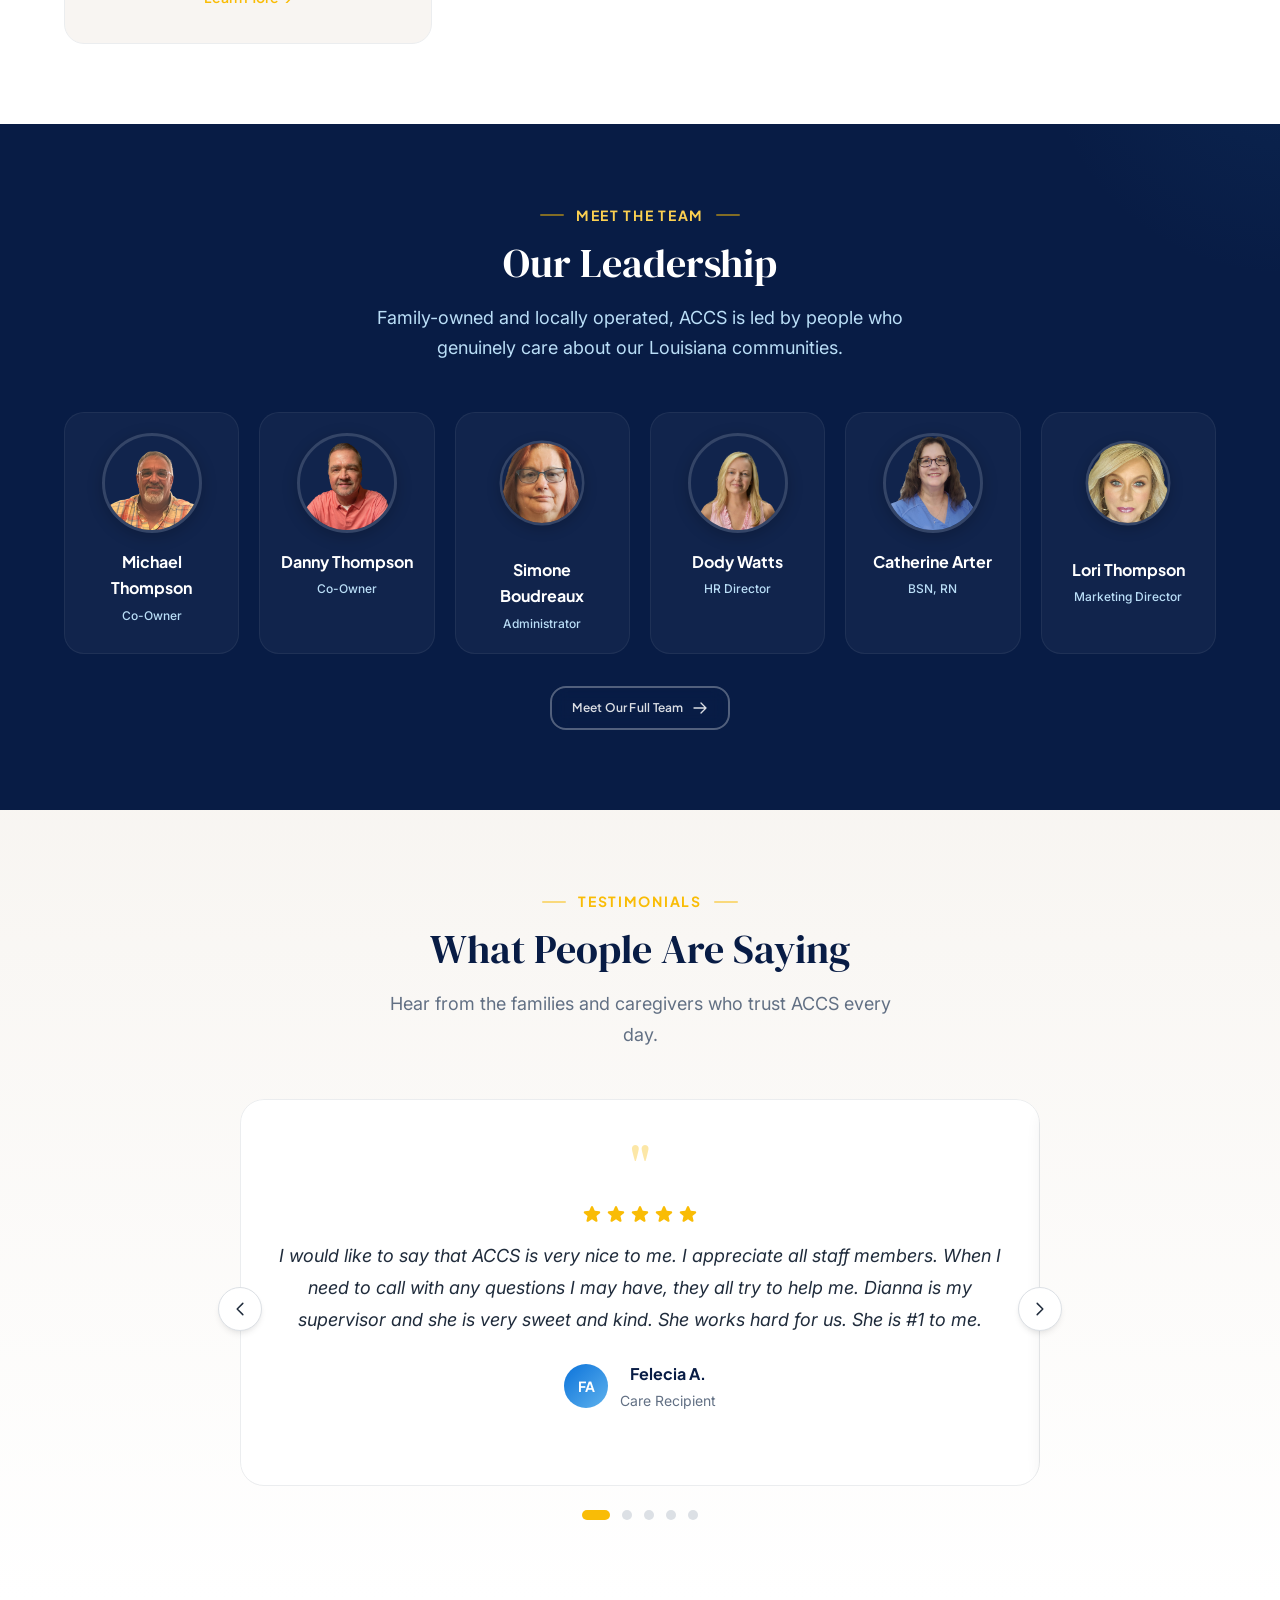
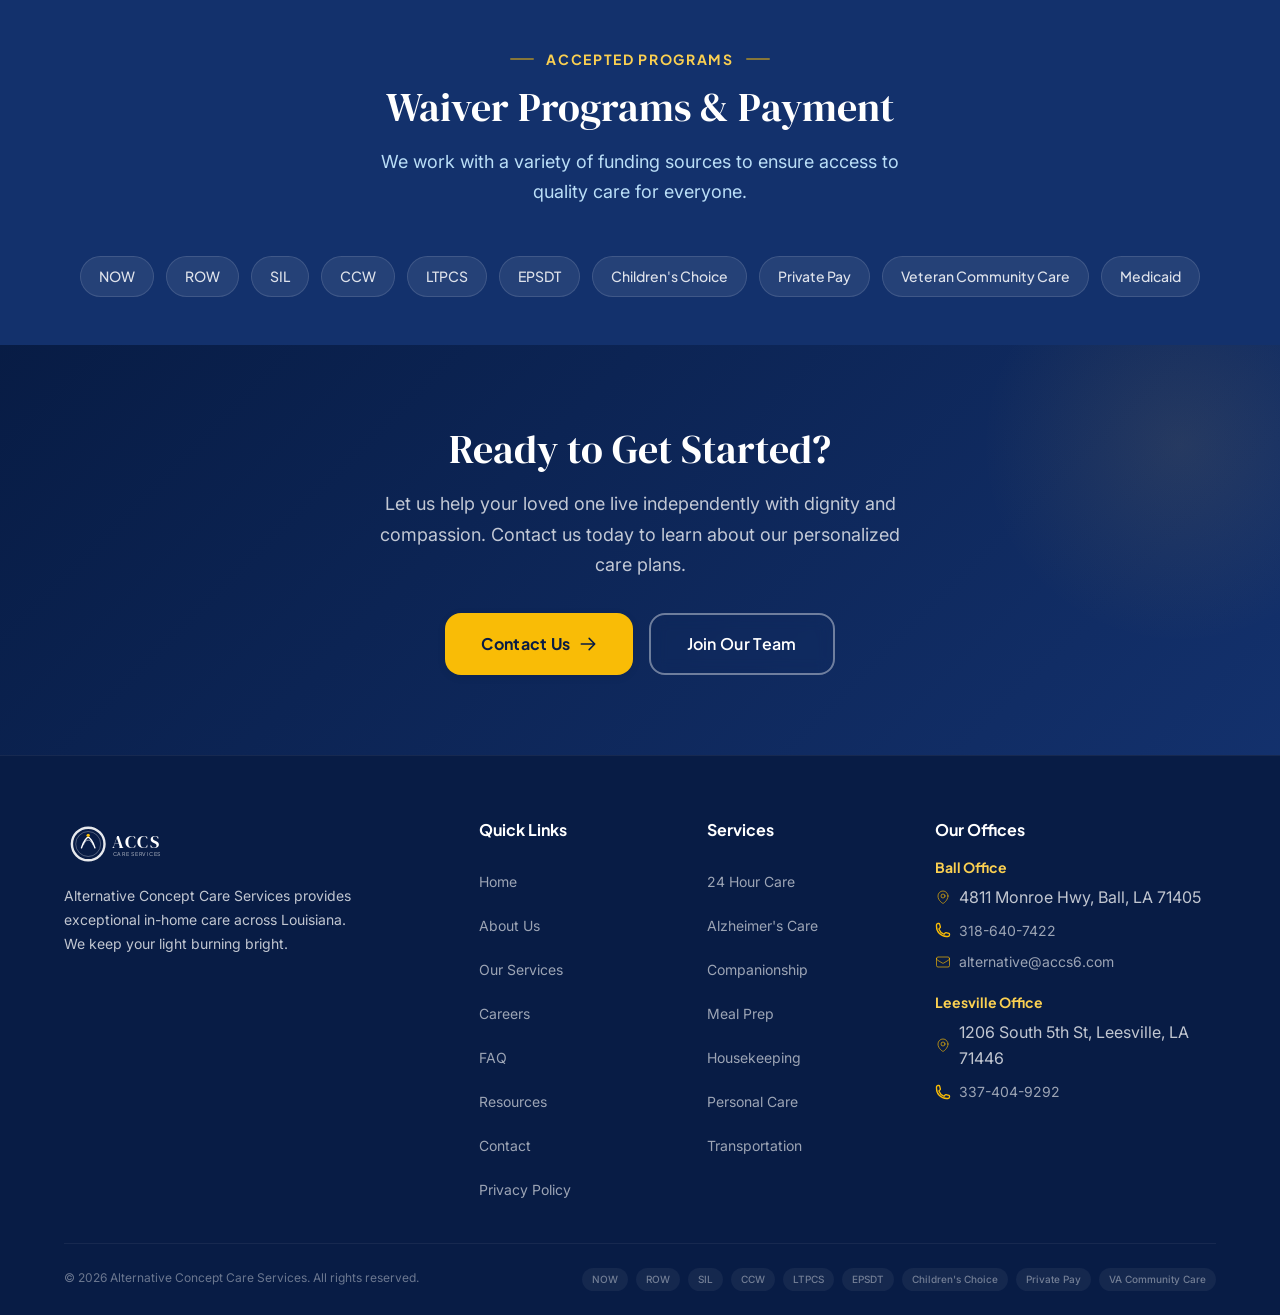
==== commit c8a8aaba: "Add FAQ page, Privacy Policy, favicon, Open Graph meta, sitemap.xml, robots.txt, footer links" ====
--- a/index.html
+++ b/index.html
@@ -8,6 +8,23 @@
   <meta name="keywords" content="home care, in-home care, Louisiana, elderly care, disabled care, Medicaid, VA Community Care, personal care, companionship">
   
   <title>ACCS | We Keep Your Light Burning Bright — In-Home Care Services, Louisiana</title>
+  
+  <link rel="icon" type="image/svg+xml" href="favicon.svg">
+  
+  <!-- Open Graph -->
+  <meta property="og:title" content="ACCS — In-Home Care Services, Louisiana">
+  <meta property="og:description" content="Family-owned in-home care for elderly, disabled, and recovering adults across Louisiana. Available 24/7 — Medicaid, VA, and private pay accepted.">
+  <meta property="og:type" content="website">
+  <meta property="og:url" content="https://www.accs6.com/">
+  <meta property="og:image" content="https://www.accs6.com/assets/images/hero-care.png">
+  <meta property="og:site_name" content="ACCS Care Services">
+  
+  <!-- Twitter Card -->
+  <meta name="twitter:card" content="summary_large_image">
+  <meta name="twitter:title" content="ACCS — In-Home Care Services, Louisiana">
+  <meta name="twitter:description" content="Family-owned in-home care across Louisiana. Available 24/7.">
+  <meta name="twitter:image" content="https://www.accs6.com/assets/images/hero-care.png">
+
   <link rel="preconnect" href="https://fonts.googleapis.com">
   <link rel="preconnect" href="https://fonts.gstatic.com" crossorigin>
 
--- a/css/components.css
+++ b/css/components.css
@@ -1529,3 +1529,131 @@
   color: var(--text-secondary);
   line-height: 1.8;
 }
+
+/* ── FAQ Page ──────────────────────────────────────────────────────────── */
+.faq-group {
+  margin-bottom: var(--space-10);
+}
+
+.faq-group-title {
+  font-size: var(--text-xl);
+  color: var(--navy-deep);
+  margin-bottom: var(--space-5);
+  padding-bottom: var(--space-3);
+  border-bottom: 2px solid var(--warmth-light);
+}
+
+.faq-item {
+  background: var(--white);
+  border: 1px solid var(--border-light);
+  border-radius: var(--radius-lg);
+  margin-bottom: var(--space-3);
+  overflow: hidden;
+  transition: all var(--duration-base) var(--ease-out);
+}
+
+.faq-item:hover {
+  border-color: var(--warmth);
+  box-shadow: var(--shadow-md);
+}
+
+.faq-item[open] {
+  border-color: var(--warmth);
+  box-shadow: var(--shadow-lg);
+}
+
+.faq-question {
+  padding: var(--space-5) var(--space-6);
+  cursor: pointer;
+  font-family: var(--font-heading);
+  font-size: var(--text-base);
+  font-weight: 600;
+  color: var(--navy-deep);
+  list-style: none;
+  display: flex;
+  justify-content: space-between;
+  align-items: center;
+  gap: var(--space-4);
+  min-height: 44px;
+}
+
+.faq-question::-webkit-details-marker {
+  display: none;
+}
+
+.faq-question::after {
+  content: '+';
+  font-size: var(--text-xl);
+  color: var(--warmth);
+  font-weight: 700;
+  flex-shrink: 0;
+  transition: transform var(--duration-base) var(--ease-out);
+}
+
+.faq-item[open] .faq-question::after {
+  content: '−';
+  transform: rotate(180deg);
+}
+
+.faq-answer {
+  padding: 0 var(--space-6) var(--space-6);
+  color: var(--text-secondary);
+  line-height: 1.8;
+  font-size: var(--text-sm);
+}
+
+.faq-answer a {
+  color: var(--warmth);
+  font-weight: 600;
+  text-decoration: underline;
+}
+
+/* ── Legal Pages ───────────────────────────────────────────────────────── */
+.legal-content {
+  line-height: 1.8;
+}
+
+.legal-section {
+  margin-bottom: var(--space-10);
+}
+
+.legal-section h2 {
+  font-size: var(--text-xl);
+  color: var(--navy-deep);
+  margin-bottom: var(--space-4);
+  padding-bottom: var(--space-3);
+  border-bottom: 1px solid var(--border-light);
+}
+
+.legal-section h3 {
+  font-size: var(--text-lg);
+  color: var(--navy);
+  margin: var(--space-5) 0 var(--space-2);
+}
+
+.legal-section p {
+  color: var(--text-secondary);
+  margin-bottom: var(--space-4);
+  font-size: var(--text-base);
+}
+
+.legal-section ul {
+  padding-left: var(--space-6);
+  margin-bottom: var(--space-4);
+}
+
+.legal-section li {
+  color: var(--text-secondary);
+  margin-bottom: var(--space-2);
+  font-size: var(--text-base);
+  line-height: 1.7;
+}
+
+.legal-section a {
+  color: var(--warmth);
+  font-weight: 600;
+}
+
+.legal-section a:hover {
+  text-decoration: underline;
+}
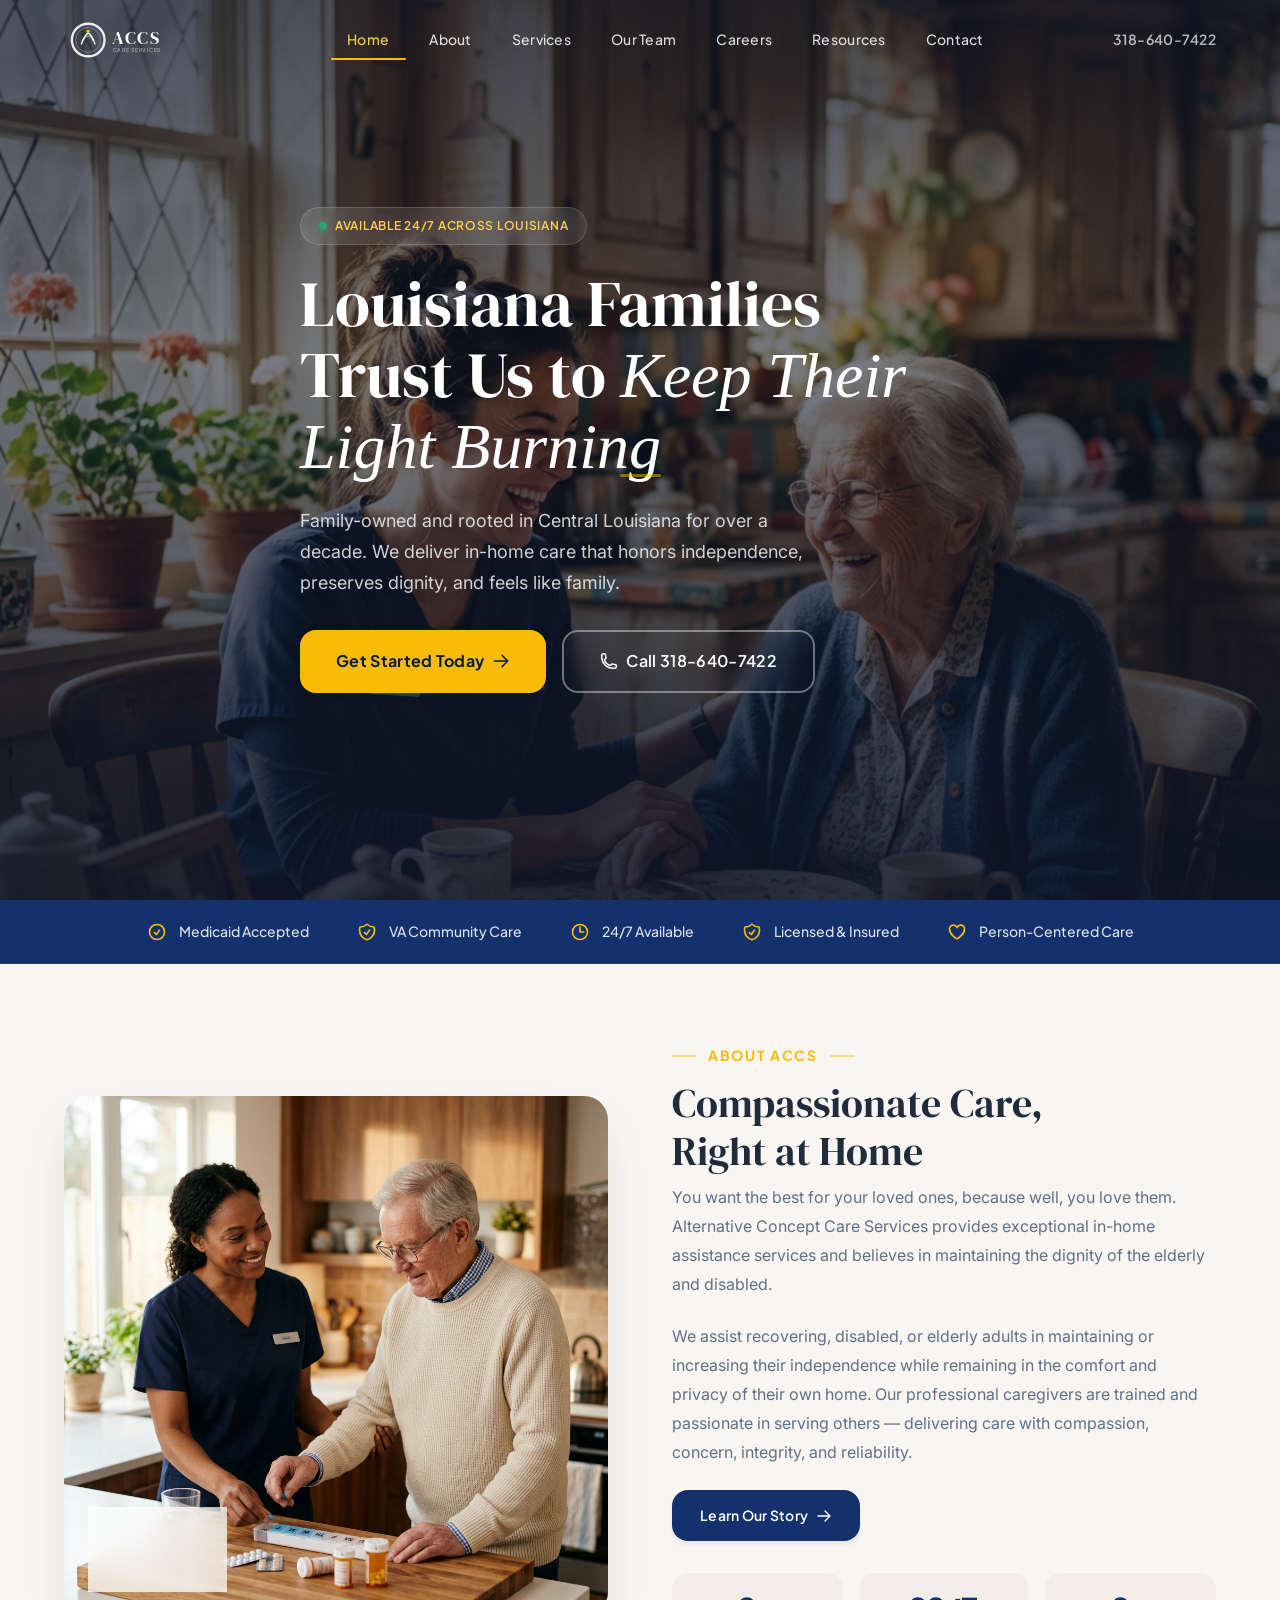
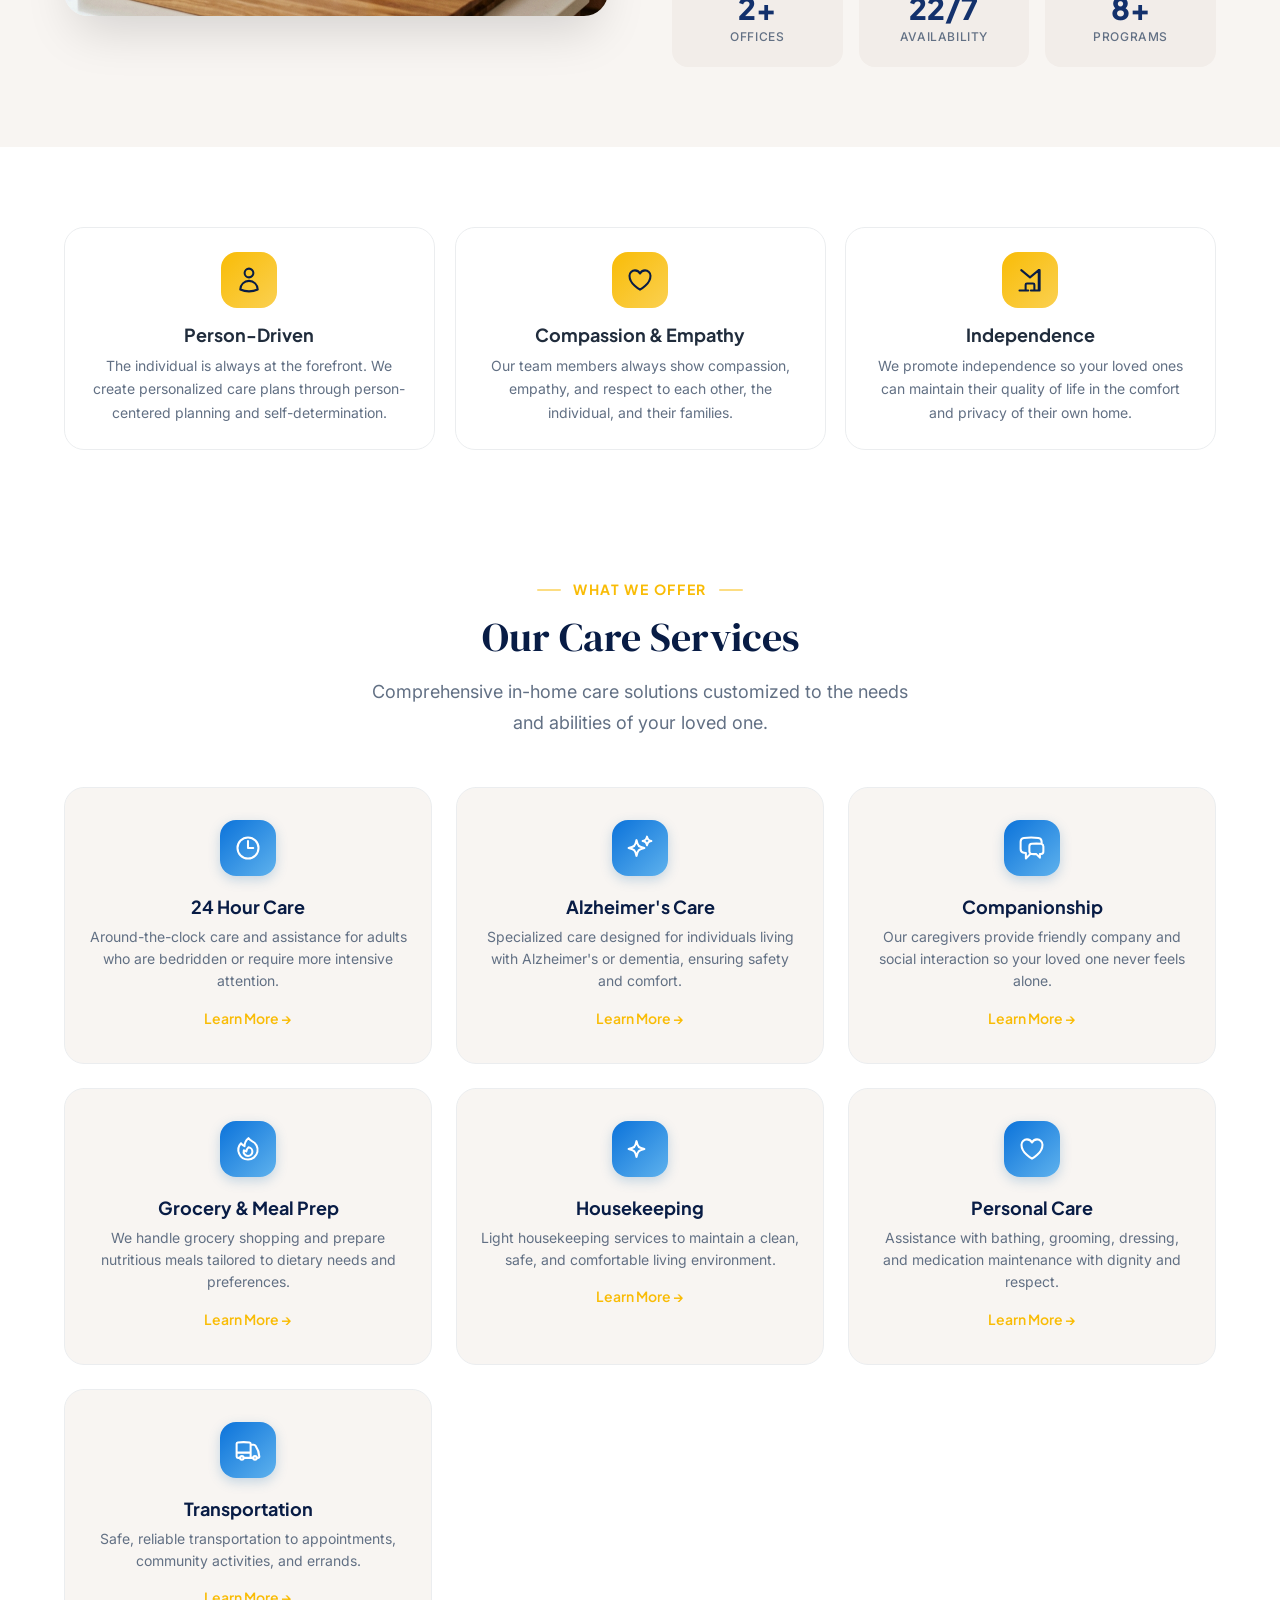
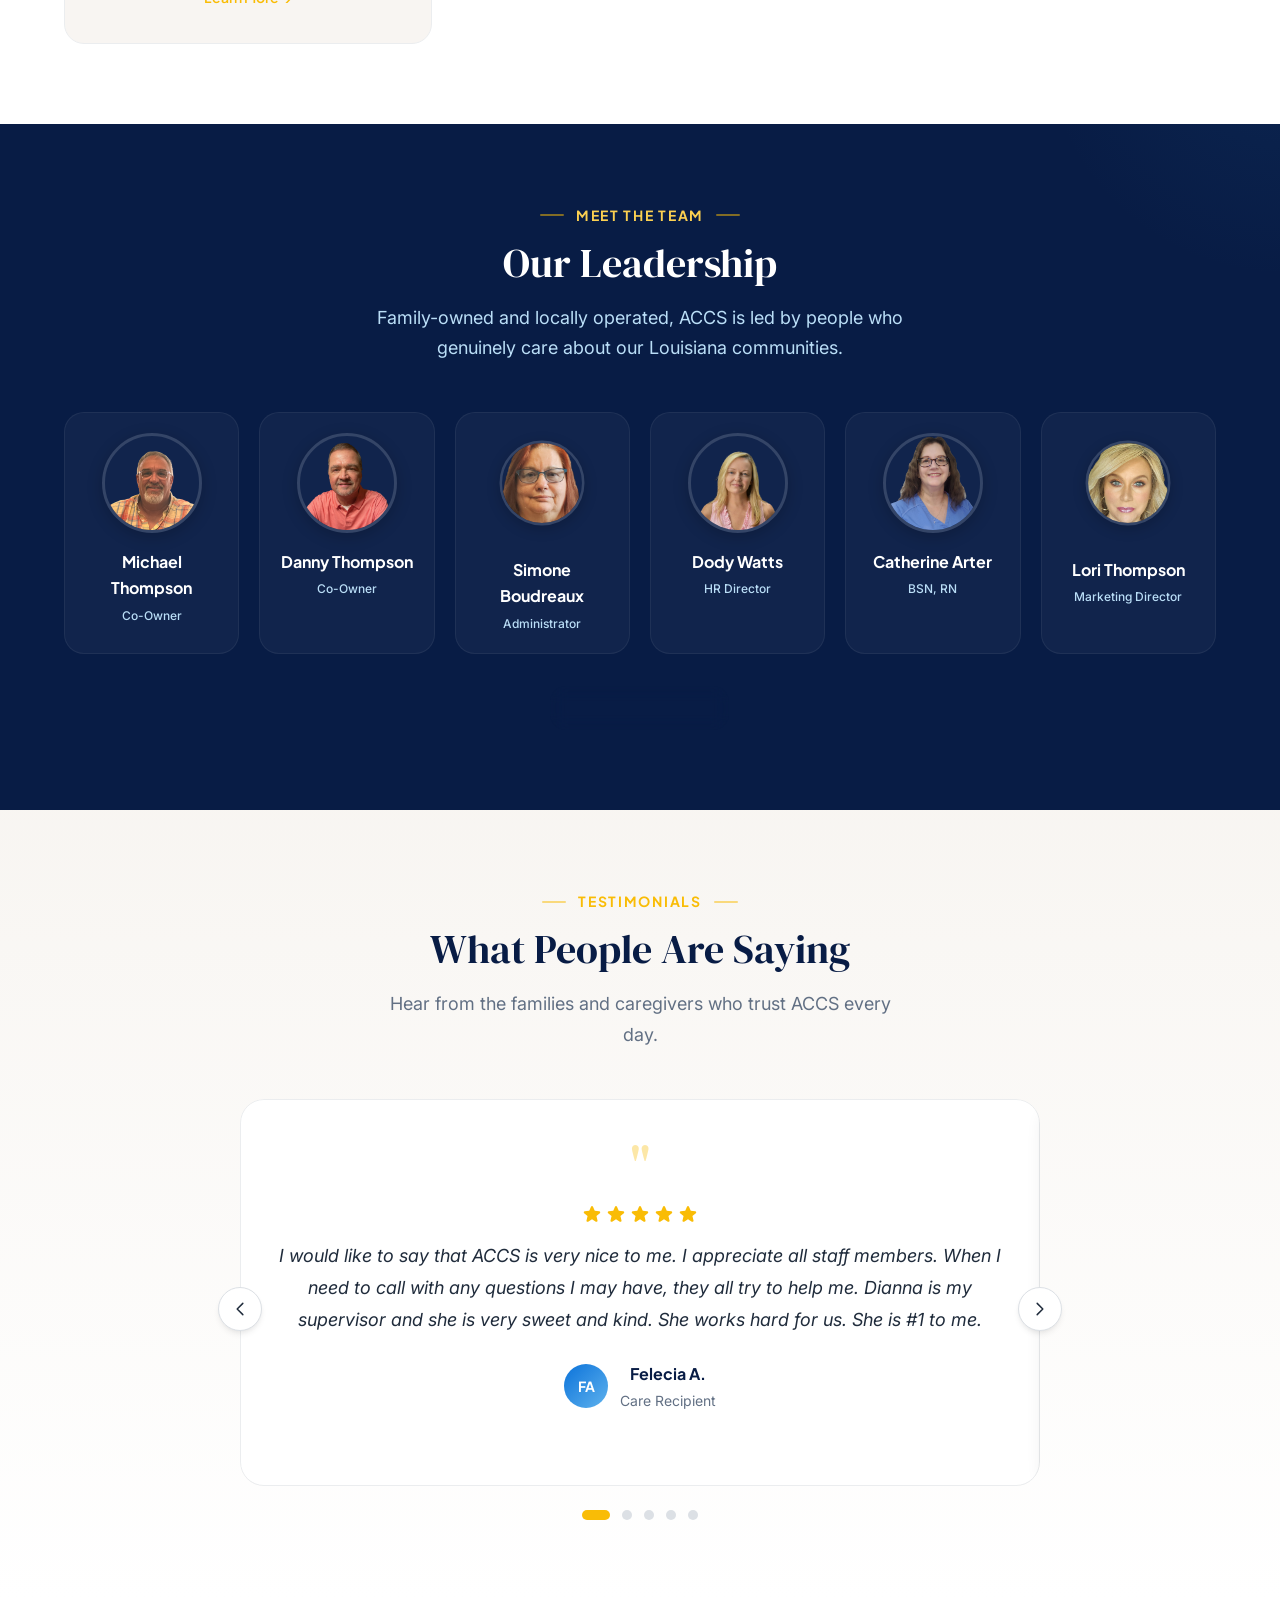
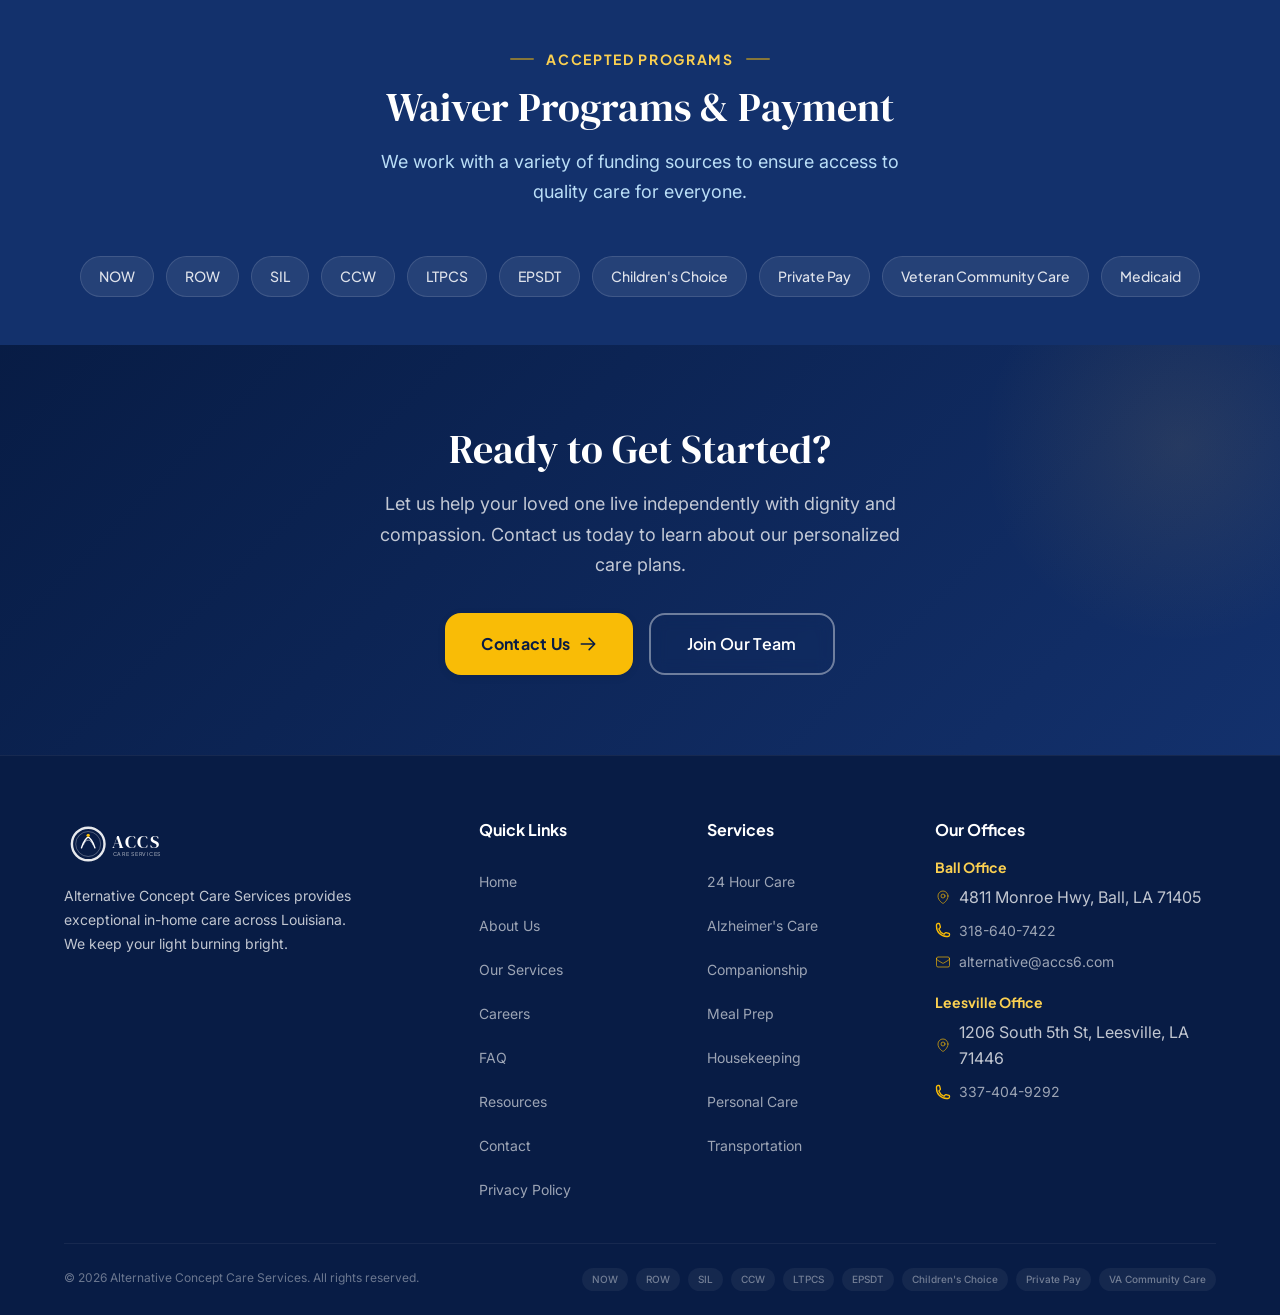
==== commit 355f0348: "Force hero video autoplay on iOS with JS fallback" ====
--- a/index.html
+++ b/index.html
@@ -107,9 +107,15 @@
   <!-- ═══════ HERO SECTION ═══════ -->
   <section class="hero" id="hero">
     <div class="hero-bg">
-      <video autoplay muted loop playsinline poster="assets/images/hero-care.png">
+      <video id="hero-vid" autoplay muted loop playsinline preload="auto" poster="assets/images/hero-care.png">
         <source src="assets/images/hero-video.mp4" type="video/mp4">
       </video>
+      <script>
+        var v = document.getElementById('hero-vid');
+        v.play().catch(function(){
+          document.addEventListener('touchstart', function(){v.play();}, {once:true});
+        });
+      </script>
     </div>
     <div class="hero-overlay"></div>
     <div class="hero-beacon"></div>
--- a/css/components.css
+++ b/css/components.css
@@ -444,8 +444,26 @@
     --header-height: 52px;
   }
 
+  .site-header.scrolled {
+    background: rgba(255, 255, 255, 0.97);
+    backdrop-filter: none;
+    -webkit-backdrop-filter: none;
+  }
+
   .site-header.scrolled .header-inner {
     height: 52px;
+  }
+
+  .fab-call {
+    animation: none;
+  }
+
+  .hero-beacon {
+    animation: none;
+  }
+
+  .pulse-dot {
+    animation: none;
   }
 }
 
